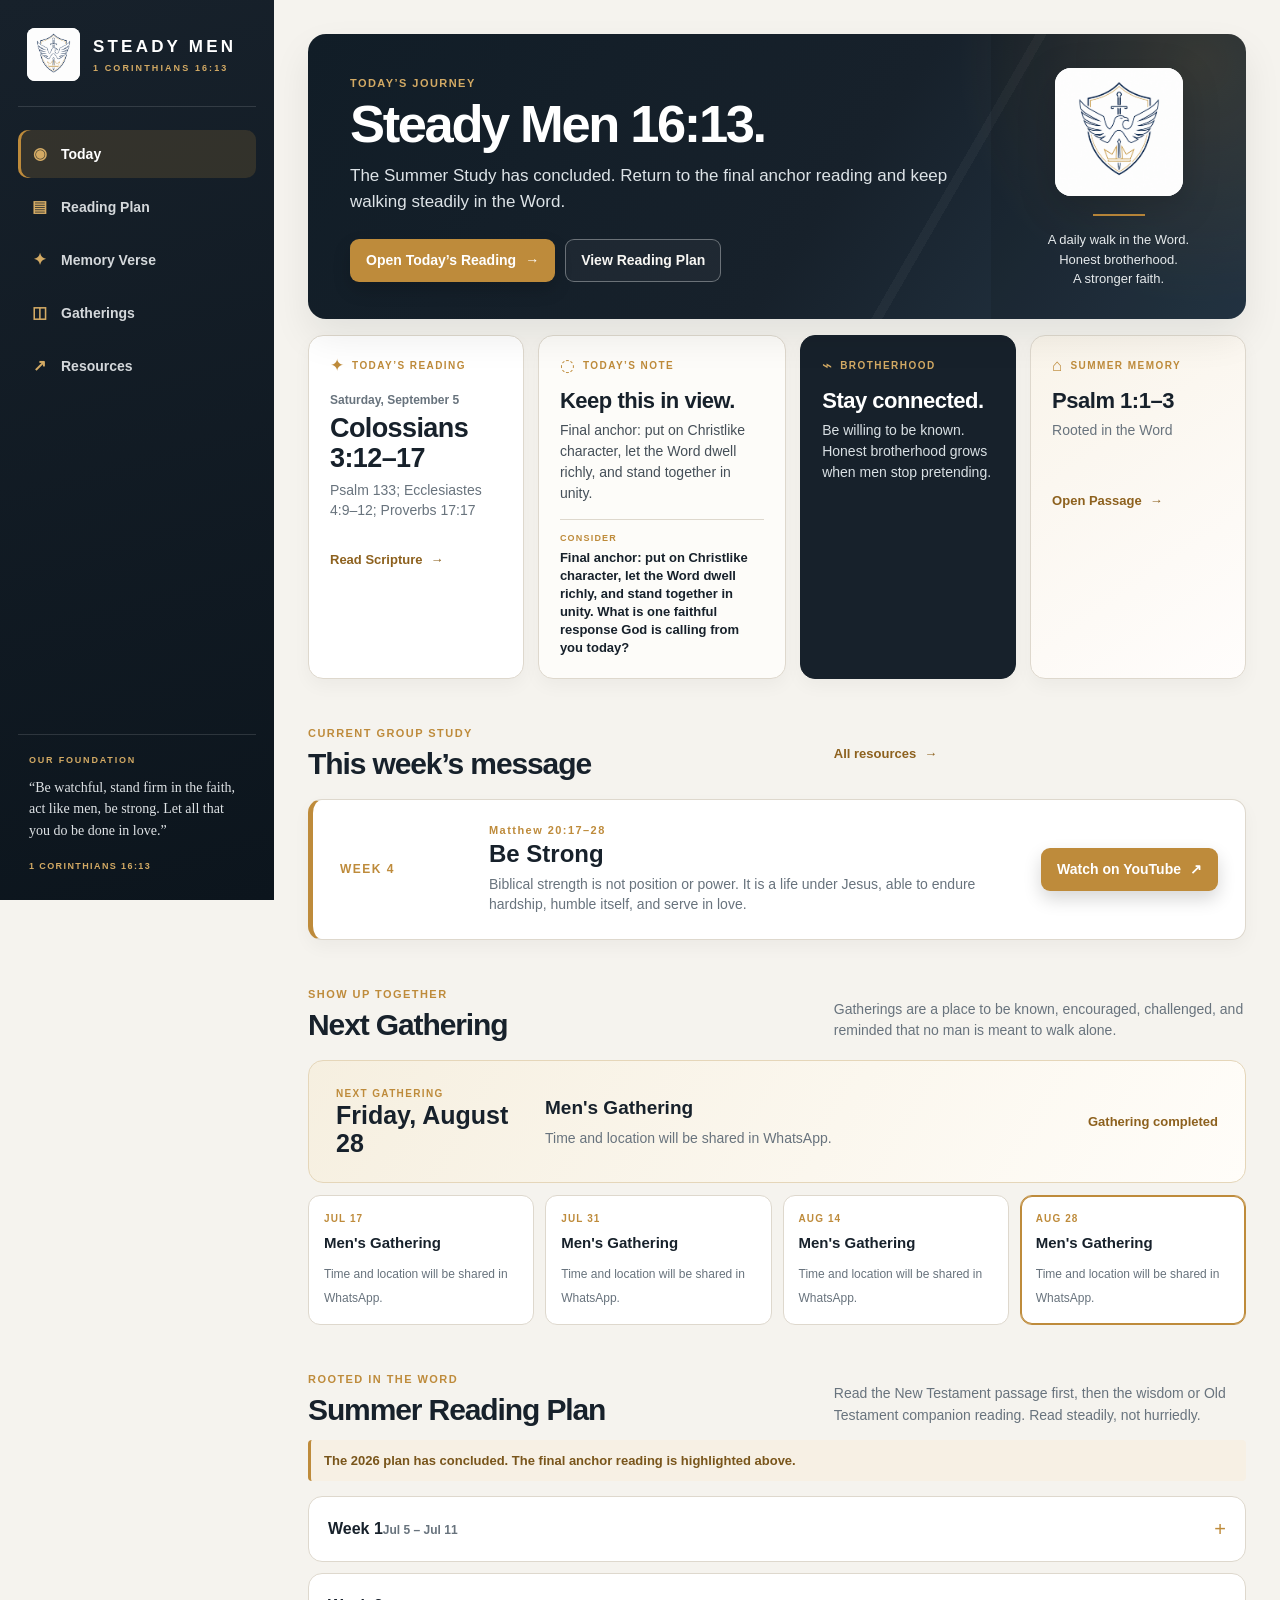
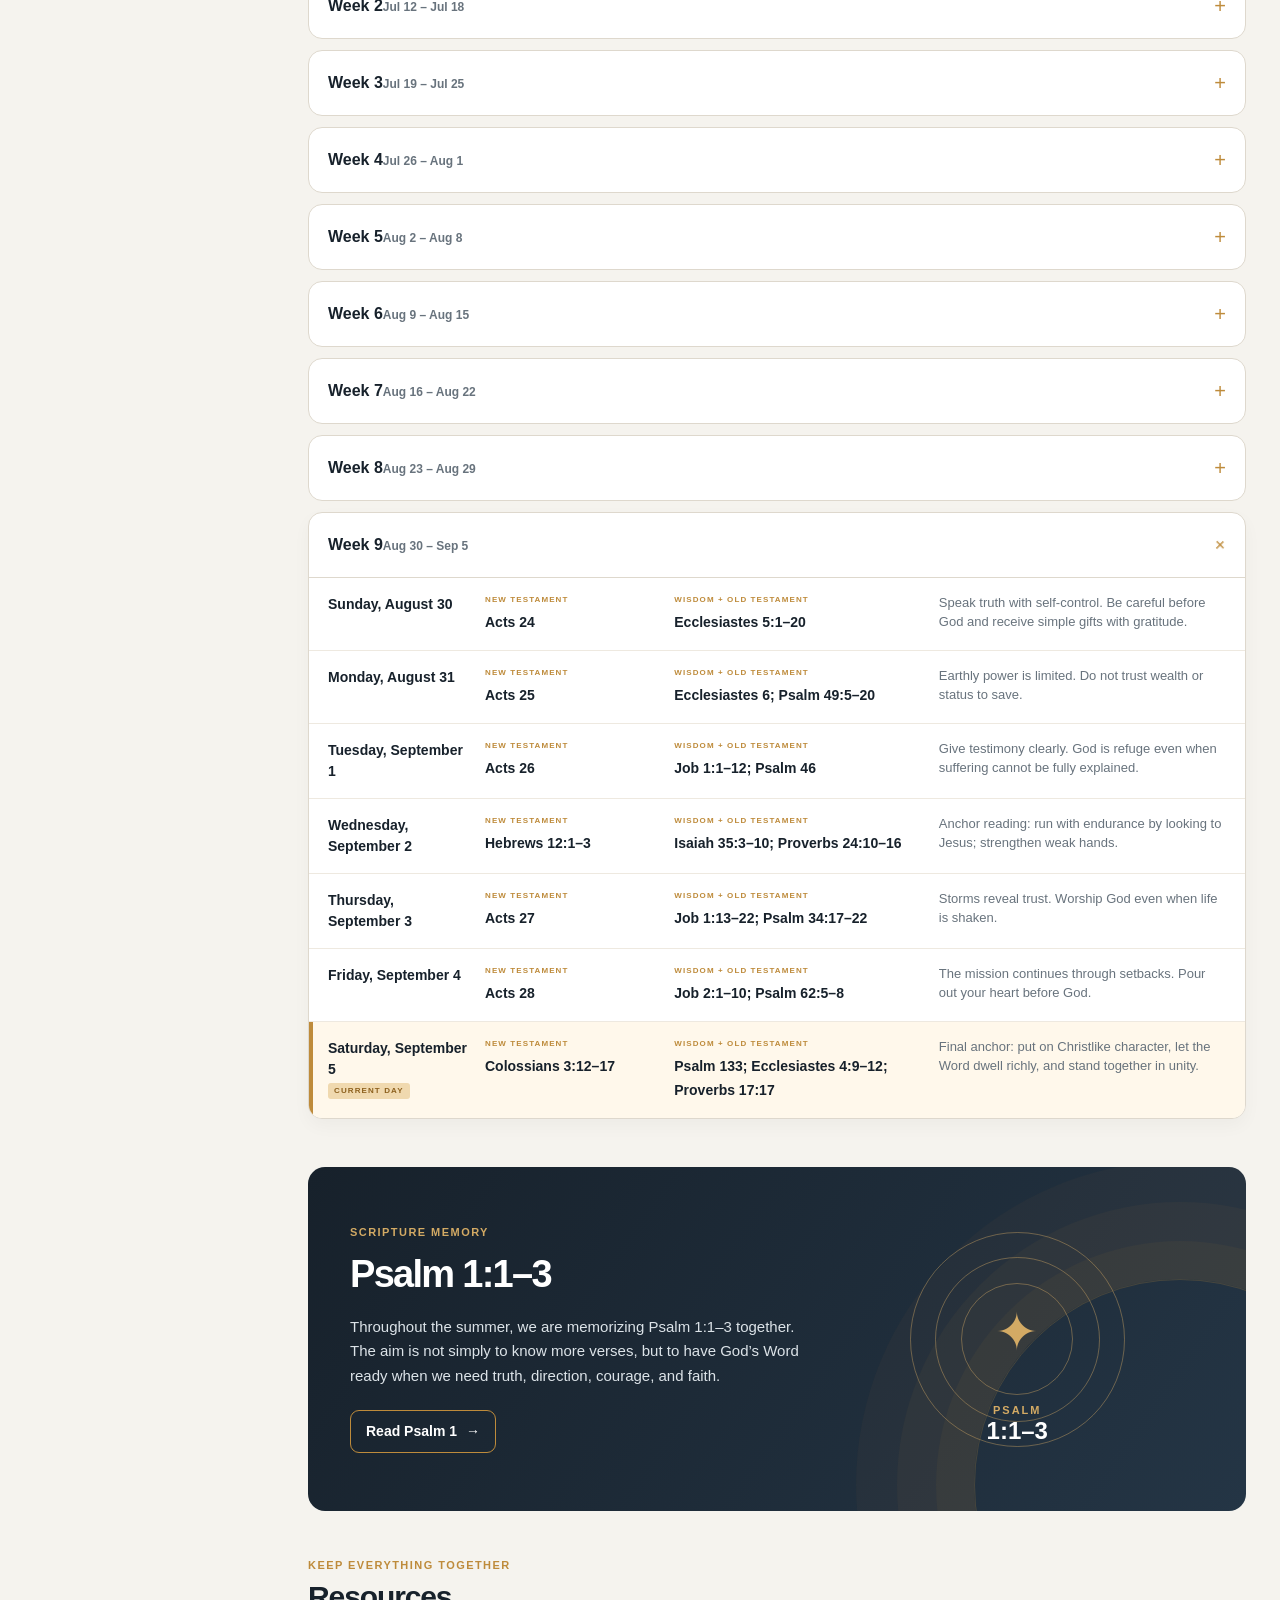
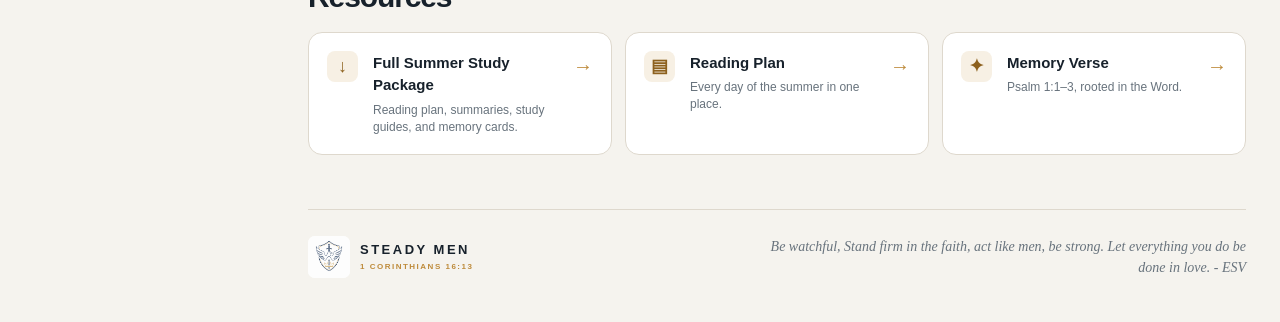
==== steady-men-v1/index.html @ eaff8df4 "Update index.html" ====
<!doctype html>
<html lang="en">
<head>
  <meta charset="utf-8">
  <meta name="viewport" content="width=device-width, initial-scale=1">
  <meta name="description" content="Steady Men 16:13 — a daily walk in the Word, honest brotherhood, and a stronger faith.">
  <meta name="theme-color" content="#17212B">
  <meta name="color-scheme" content="light">
  <title>Steady Men 16:13 | Today’s Journey</title>
  <link rel="icon" href="assets/steady-men-crest.png" type="image/png">
  <link rel="apple-touch-icon" href="assets/steady-men-crest.png">
  <link rel="manifest" href="manifest.webmanifest">
  <link rel="stylesheet" href="css/styles.css">
</head>
<body>
  <a class="skip-link" href="#today">Skip to today’s journey</a>
  <div class="app-shell">
    <aside class="sidebar" aria-label="Primary navigation">
      <a class="brand" href="#today" aria-label="Steady Men home">
        <img src="assets/steady-men-crest.png" alt="Steady Men crest" class="brand-mark">
        <span class="brand-type"><strong>STEADY MEN</strong><small>1 CORINTHIANS 16:13</small></span>
      </a>
      <nav class="nav-list" id="desktop-nav">
        <a href="#today" class="nav-link active" data-nav="today"><span class="nav-icon">◉</span>Today</a>
        <a href="#reading-plan" class="nav-link" data-nav="reading-plan"><span class="nav-icon">▤</span>Reading Plan</a>
        <a href="#memory" class="nav-link" data-nav="memory"><span class="nav-icon">✦</span>Memory Verse</a>
        <a href="#gatherings" class="nav-link" data-nav="gatherings"><span class="nav-icon">◫</span>Gatherings</a>
        <a href="#resources" class="nav-link" data-nav="resources"><span class="nav-icon">↗</span>Resources</a>
      </nav>
      <div class="sidebar-verse">
        <div class="sidebar-label">OUR FOUNDATION</div>
        <p>“Be watchful, stand firm in the faith, act like men, be strong. Let all that you do be done in love.”</p>
        <span>1 CORINTHIANS 16:13</span>
      </div>
    </aside>

    <header class="mobile-header">
      <a class="mobile-brand" href="#today"><img src="assets/steady-men-crest.png" alt=""><span><strong>STEADY MEN</strong><small>16:13</small></span></a>
      <button id="menu-button" class="menu-button" type="button" aria-expanded="false" aria-controls="mobile-nav"><span></span><span></span><span></span><span class="visually-hidden">Open navigation</span></button>
      <nav id="mobile-nav" class="mobile-nav" aria-label="Mobile navigation">
        <a href="#today" data-nav="today">Today</a>
        <a href="#reading-plan" data-nav="reading-plan">Reading Plan</a>
        <a href="#memory" data-nav="memory">Memory Verse</a>
        <a href="#gatherings" data-nav="gatherings">Gatherings</a>
        <a href="#resources" data-nav="resources">Resources</a>
      </nav>
    </header>

    <main class="main-content">
      <section id="today" class="hero-section section-anchor" aria-labelledby="today-heading">
        <div class="hero-content">
          <div class="eyebrow" id="hero-kicker">TODAY’S JOURNEY</div>
          <h1 id="today-heading">Steady Men 16:13.</h1>
          <p id="hero-status" class="hero-status">Loading today’s reading…</p>
          <div class="hero-actions">
            <a id="hero-reading-link" class="button button-primary" href="#">Open Today’s Reading <span aria-hidden="true">→</span></a>
            <a class="button button-quiet" href="#reading-plan">View Reading Plan</a>
          </div>
        </div>
        <div class="hero-side">
          <img src="assets/steady-men-crest.png" alt="" class="hero-mark">
          <div class="hero-side-rule"></div>
          <p>A daily walk in the Word.<br>Honest brotherhood.<br>A stronger faith.</p>
        </div>
      </section>

      <section class="today-grid" aria-label="Today’s journey details">
        <article class="card reading-card">
          <div class="card-topline"><span class="card-icon">✦</span><span class="eyebrow">TODAY’S READING</span></div>
          <div id="today-date" class="card-date"></div>
          <h2 id="today-new-testament" class="reading-primary"></h2>
          <p id="today-companion" class="reading-companion"></p>
          <a id="today-reading-link" class="text-link" href="#" target="_blank" rel="noopener">Read Scripture <span aria-hidden="true">→</span></a>
        </article>

        <article class="card reflection-card">
          <div class="card-topline"><span class="card-icon">◌</span><span class="eyebrow">TODAY’S NOTE</span></div>
          <h2>Keep this in view.</h2>
          <p id="today-note" class="reflection-text"></p>
          <div class="reflection-prompt"><span>Consider</span><p id="reflection-question"></p></div>
        </article>

        <article class="card brotherhood-card">
          <div class="card-topline"><span class="card-icon">⌁</span><span class="eyebrow">BROTHERHOOD</span></div>
          <h2>Stay connected.</h2>
          <p id="brotherhood-reminder" class="brotherhood-text"></p>
          <a id="whatsapp-link" class="text-link hidden" href="#" target="_blank" rel="noopener">Open WhatsApp Group <span aria-hidden="true">→</span></a>
        </article>

        <article class="card memory-card">
          <div class="card-topline"><span class="card-icon">⌂</span><span class="eyebrow">SUMMER MEMORY</span></div>
          <h2>Psalm 1:1–3</h2>
          <p>Rooted in the Word</p>
          <a class="text-link" href="https://www.biblegateway.com/passage/?search=Psalm%201%3A1-3&version=NIV" target="_blank" rel="noopener">Open Passage <span aria-hidden="true">→</span></a>
        </article>
      </section>

      <section id="study" class="study-section hidden" aria-labelledby="study-heading">
        <div class="section-header compact">
          <div><p class="eyebrow">CURRENT GROUP STUDY</p><h2 id="study-heading">This week’s message</h2></div>
          <a href="#resources" class="text-link">All resources <span aria-hidden="true">→</span></a>
        </div>
        <article class="study-feature-card">
          <div class="study-week-number" id="study-week-number">WEEK 1</div>
          <div class="study-copy"><p id="study-scripture" class="eyebrow"></p><h3 id="study-title"></h3><p id="study-summary"></p></div>
          <a id="study-video-link" class="button button-primary" href="#" target="_blank" rel="noopener">Watch on YouTube <span aria-hidden="true">↗</span></a>
        </article>
      </section>

      <section id="gatherings" class="section-block section-anchor" aria-labelledby="gatherings-heading">
        <div class="section-header"><div><p class="eyebrow">SHOW UP TOGETHER</p><h2 id="gatherings-heading">Next Gathering</h2></div><p class="section-intro">Gatherings are a place to be known, encouraged, challenged, and reminded that no man is meant to walk alone.</p></div>
        <div id="next-gathering" class="next-gathering-card"></div>
        <div id="gathering-list" class="gathering-list"></div>
      </section>

      <section id="reading-plan" class="section-block section-anchor" aria-labelledby="reading-plan-heading">
        <div class="section-header"><div><p class="eyebrow">ROOTED IN THE WORD</p><h2 id="reading-plan-heading">Summer Reading Plan</h2></div><p class="section-intro">Read the New Testament passage first, then the wisdom or Old Testament companion reading. Read steadily, not hurriedly.</p></div>
        <div id="plan-notice" class="plan-notice"></div>
        <div id="reading-plan-list" class="reading-plan-list"></div>
      </section>

      <section id="memory" class="section-block section-anchor memory-section" aria-labelledby="memory-heading">
        <div class="memory-layout">
          <div><p class="eyebrow">SCRIPTURE MEMORY</p><h2 id="memory-heading">Psalm 1:1–3</h2><p class="memory-lead">Throughout the summer, we are memorizing Psalm 1:1–3 together. The aim is not simply to know more verses, but to have God’s Word ready when we need truth, direction, courage, and faith.</p><a class="button button-outline" href="https://www.biblegateway.com/passage/?search=Psalm%201%3A1-3&version=NIV" target="_blank" rel="noopener">Read Psalm 1 <span aria-hidden="true">→</span></a></div>
          <div class="memory-visual"><div class="tree-ring ring-1"></div><div class="tree-ring ring-2"></div><div class="tree-ring ring-3"></div><div class="tree-symbol">✦</div><div class="memory-ref">PSALM<br><strong>1:1–3</strong></div></div>
        </div>
      </section>

      <section id="resources" class="section-block section-anchor" aria-labelledby="resources-heading">
        <div class="section-header"><div><p class="eyebrow">KEEP EVERYTHING TOGETHER</p><h2 id="resources-heading">Resources</h2></div></div>
        <div class="resource-grid">
          <a id="study-package-link" class="resource-card" href="#" target="_blank" rel="noopener"><span class="resource-icon">↓</span><span><strong>Full Summer Study Package</strong><small>Reading plan, summaries, study guides, and memory cards.</small></span><span class="resource-arrow">→</span></a>
          <a class="resource-card" href="#reading-plan"><span class="resource-icon">▤</span><span><strong>Reading Plan</strong><small>Every day of the summer in one place.</small></span><span class="resource-arrow">→</span></a>
          <a class="resource-card" href="#memory"><span class="resource-icon">✦</span><span><strong>Memory Verse</strong><small>Psalm 1:1–3, rooted in the Word.</small></span><span class="resource-arrow">→</span></a>
        </div>
      </section>

      <footer class="site-footer">
        <div class="footer-brand"><img src="assets/steady-men-crest.png" alt=""><span><strong>STEADY MEN</strong><small>1 CORINTHIANS 16:13</small></span></div>
        <p>Be watchful, Stand firm in the faith, act like men, be strong. Let everything you do be done in love. - ESV</p>
      </footer>
    </main>
  </div>
  <script src="js/study-data.js"></script>
  <script src="js/app.js"></script>
</body>
</html>
---- steady-men-v1/css/styles.css ----
:root {
  --navy: #17212B;
  --navy-deep: #0D171F;
  --navy-mid: #213142;
  --gold: #BE8B3B;
  --gold-light: #D3AA64;
  --paper: #F5F3EE;
  --white: #FFFFFF;
  --ink: #1C2630;
  --muted: #68737D;
  --line: #DED8CD;
  --soft-gold: #F7F0E4;
  --shadow: 0 18px 38px rgba(16, 24, 31, .08);
  --radius: 18px;
}

* { box-sizing: border-box; }
html { scroll-behavior: smooth; }
body { margin: 0; background: var(--paper); color: var(--ink); font-family: Aptos, "Segoe UI", Arial, sans-serif; font-size: 16px; line-height: 1.5; }
a { color: inherit; text-decoration: none; }
button, a { -webkit-tap-highlight-color: transparent; }
.skip-link { position: fixed; top: -60px; left: 16px; z-index: 1000; background: var(--gold); color: #fff; padding: 10px 14px; border-radius: 8px; font-weight: 800; }
.skip-link:focus { top: 16px; }
.hidden { display: none !important; }
.visually-hidden { position: absolute; width: 1px; height: 1px; padding: 0; margin: -1px; overflow: hidden; clip: rect(0, 0, 0, 0); white-space: nowrap; border: 0; }

.app-shell { min-height: 100vh; display: grid; grid-template-columns: 274px minmax(0, 1fr); }
.sidebar { position: sticky; top: 0; height: 100vh; display: flex; flex-direction: column; background: linear-gradient(165deg, #17212B 0%, #0C151D 100%); padding: 28px 18px 22px; color: #fff; }
.brand { display: flex; align-items: center; gap: 13px; padding: 0 9px 25px; border-bottom: 1px solid rgba(255,255,255,.13); }
.brand-mark { width: 53px; height: 53px; flex: 0 0 auto; object-fit: contain; border-radius: 8px; background: #fff; }
.brand-type { display: grid; gap: 3px; }
.brand-type strong { font-size: 17px; letter-spacing: 3.2px; font-weight: 800; }
.brand-type small { color: var(--gold-light); font-size: 9px; letter-spacing: 2.1px; font-weight: 800; }
.nav-list { display: grid; gap: 5px; padding-top: 23px; }
.nav-link { display: flex; align-items: center; gap: 13px; padding: 12px 13px; border-radius: 10px; color: #D4D8DB; font-weight: 700; font-size: 14px; transition: .18s ease; }
.nav-icon { color: var(--gold-light); width: 17px; text-align: center; font-size: 16px; }
.nav-link:hover, .nav-link.active { background: rgba(190,139,59,.18); color: #fff; }
.nav-link.active { box-shadow: inset 3px 0 0 var(--gold); }
.sidebar-verse { margin-top: auto; padding: 19px 11px 2px; border-top: 1px solid rgba(255,255,255,.13); color: #DEE2E5; }
.sidebar-label { color: var(--gold-light); font-size: 9px; letter-spacing: 1.8px; font-weight: 800; }
.sidebar-verse p { margin: 9px 0 10px; font-family: Georgia, serif; font-size: 14px; line-height: 1.56; }
.sidebar-verse span { color: var(--gold-light); font-size: 9px; font-weight: 800; letter-spacing: 1.4px; }

.mobile-header { display: none; }
.main-content { width: min(1210px, 100%); margin: 0 auto; padding: 34px 34px 42px; }
.section-anchor { scroll-margin-top: 20px; }
.hero-section { position: relative; min-height: 285px; border-radius: var(--radius); overflow: hidden; display: grid; grid-template-columns: minmax(0,1fr) 255px; background: radial-gradient(circle at 95% 10%, rgba(190,139,59,.18), transparent 26%), linear-gradient(125deg, #111D27 0%, #17212B 56%, #263848 100%); color: #fff; box-shadow: var(--shadow); }
.hero-section:after { content: ""; position: absolute; inset: 0; background-image: linear-gradient(120deg, transparent 0 66%, rgba(255,255,255,.035) 66% 67%, transparent 67% 100%); pointer-events: none; }
.hero-content { position: relative; z-index: 1; padding: 43px 42px 37px; align-self: center; }
.eyebrow { margin: 0 0 7px; color: var(--gold); font-size: 11px; font-weight: 800; letter-spacing: 1.45px; line-height: 1.2; }
.hero-section .eyebrow { color: var(--gold-light); }
.hero-section h1 { max-width: 620px; margin: 0 0 12px; font-size: clamp(2.1rem, 4.1vw, 3.6rem); line-height: 1.03; letter-spacing: -.045em; }
.hero-status { max-width: 600px; margin: 0 0 25px; color: #DDE3E7; font-size: 17px; }
.hero-actions { display: flex; gap: 10px; flex-wrap: wrap; }
.button { display: inline-flex; align-items: center; justify-content: center; gap: 9px; min-height: 43px; padding: 10px 15px; border: 1px solid transparent; border-radius: 9px; font-weight: 800; font-size: 14px; transition: transform .18s ease, box-shadow .18s ease, background .18s ease; }
.button:hover { transform: translateY(-1px); }
.button-primary { background: var(--gold); color: #fff; box-shadow: 0 8px 18px rgba(0,0,0,.16); }
.button-primary:hover { background: #A9782E; }
.button-quiet { color: #F8F7F4; border-color: rgba(255,255,255,.34); background: rgba(255,255,255,.04); }
.button-quiet:hover { background: rgba(255,255,255,.12); }
.button-outline { color: var(--navy); border-color: var(--gold); background: transparent; }
.button-outline:hover { background: var(--soft-gold); }
.hero-side { position: relative; z-index: 1; display: flex; flex-direction: column; justify-content: center; align-items: center; padding: 32px 32px 28px; background: rgba(0,0,0,.10); }
.hero-mark { width: 128px; height: 128px; object-fit: contain; border-radius: 16px; background: #fff; filter: drop-shadow(0 10px 18px rgba(0,0,0,.16)); }
.hero-side-rule { width: 52px; height: 2px; margin: 18px 0 14px; background: var(--gold); }
.hero-side p { margin: 0; color: #E6EAEC; text-align: center; font-size: 13px; line-height: 1.52; }

.today-grid { display: grid; grid-template-columns: 1fr 1.15fr 1fr 1fr; gap: 14px; margin-top: 16px; }
.card { min-height: 247px; padding: 21px; background: var(--white); border: 1px solid var(--line); border-radius: 15px; box-shadow: 0 7px 18px rgba(16,24,31,.04); }
.card-topline { display: flex; align-items: center; gap: 8px; }
.card-icon { color: var(--gold); font-size: 17px; line-height: 1; }
.card .eyebrow { margin: 0; font-size: 10px; }
.card h2 { margin: 15px 0 6px; color: var(--navy); font-size: 22px; line-height: 1.11; letter-spacing: -.022em; }
.card-date { margin-top: 17px; color: var(--muted); font-size: 12px; font-weight: 700; }
.reading-primary { margin-top: 5px !important; font-size: 27px !important; }
.reading-companion { min-height: 48px; margin: 0 0 19px; color: var(--muted); font-size: 14px; line-height: 1.45; }
.text-link { display: inline-flex; align-items: center; gap: 8px; color: #8D611E; font-size: 13px; font-weight: 800; }
.text-link:hover { color: var(--navy); }
.reflection-card { background: #FDFCF9; }
.reflection-text { min-height: 71px; margin: 0; color: #454F58; font-size: 14px; line-height: 1.5; }
.reflection-prompt { margin-top: 15px; padding-top: 12px; border-top: 1px solid var(--line); }
.reflection-prompt span { display: block; color: var(--gold); text-transform: uppercase; font-size: 9px; font-weight: 800; letter-spacing: 1.2px; }
.reflection-prompt p { margin: 4px 0 0; color: var(--navy); font-size: 13px; font-weight: 750; line-height: 1.38; }
.brotherhood-card { background: var(--navy); border-color: var(--navy); color: #fff; }
.brotherhood-card .eyebrow, .brotherhood-card .card-icon { color: var(--gold-light); }
.brotherhood-card h2 { color: #fff; }
.brotherhood-text { min-height: 72px; margin: 0 0 15px; color: #D9E0E4; font-size: 14px; line-height: 1.52; }
.brotherhood-card .text-link { color: var(--gold-light); }
.memory-card { background: linear-gradient(145deg, #F9F4EA, #FFFDFC); }
.memory-card p { min-height: 48px; margin: 0 0 20px; color: var(--muted); font-size: 14px; }

.section-block, .study-section { margin-top: 48px; }
.section-header { display: grid; grid-template-columns: 1.1fr .9fr; align-items: end; gap: 22px; margin-bottom: 19px; }
.section-header.compact { align-items: center; }
.section-header h2 { margin: 0; color: var(--navy); font-size: 30px; letter-spacing: -.037em; line-height: 1.1; }
.section-intro { max-width: 450px; margin: 0; color: var(--muted); font-size: 14px; line-height: 1.52; }
.study-feature-card { display: grid; grid-template-columns: 125px minmax(0,1fr) auto; align-items: center; gap: 24px; padding: 24px 27px; background: var(--white); border: 1px solid var(--line); border-left: 5px solid var(--gold); border-radius: 14px; box-shadow: 0 7px 18px rgba(16,24,31,.04); }
.study-week-number { color: var(--gold); font-size: 12px; font-weight: 850; letter-spacing: 1.5px; }
.study-copy .eyebrow { margin: 0 0 4px; }
.study-copy h3 { margin: 0 0 6px; color: var(--navy); font-size: 24px; line-height: 1.1; }
.study-copy p:not(.eyebrow) { margin: 0; color: var(--muted); font-size: 14px; line-height: 1.48; }

.next-gathering-card { display: grid; grid-template-columns: 185px minmax(0,1fr) auto; align-items: center; gap: 24px; padding: 25px 27px; background: linear-gradient(120deg, #F6EFDFF0, #FFFDF9); border: 1px solid #E5D6B9; border-radius: 15px; }
.gathering-date-block { display: grid; gap: 1px; color: var(--navy); }
.gathering-date-block span { color: var(--gold); font-size: 10px; font-weight: 850; letter-spacing: 1.35px; }
.gathering-date-block strong { font-size: 25px; line-height: 1.1; }
.gathering-copy h3 { margin: 0 0 5px; color: var(--navy); font-size: 19px; }
.gathering-copy p { margin: 0; color: var(--muted); font-size: 14px; }
.gathering-countdown { color: #8D611E; font-size: 13px; font-weight: 850; white-space: nowrap; }
.gathering-list { display: grid; grid-template-columns: repeat(4, 1fr); gap: 11px; margin-top: 12px; }
.gathering-mini { padding: 15px; background: var(--white); border: 1px solid var(--line); border-radius: 12px; }
.gathering-mini.is-next { border-color: var(--gold); box-shadow: inset 0 0 0 1px var(--gold); }
.gathering-mini .mini-date { display: block; color: var(--gold); font-size: 10px; font-weight: 850; letter-spacing: 1.1px; }
.gathering-mini strong { display: block; margin: 6px 0; color: var(--navy); font-size: 15px; }
.gathering-mini span:last-child { color: var(--muted); font-size: 12px; line-height: 1.35; }

.plan-notice { display: none; margin: -5px 0 15px; padding: 11px 13px; color: #79551B; background: var(--soft-gold); border-left: 3px solid var(--gold); border-radius: 4px; font-size: 13px; font-weight: 700; }
.reading-plan-list { display: grid; gap: 11px; }
.week-details { overflow: hidden; border: 1px solid var(--line); border-radius: 14px; background: var(--white); }
.week-details[open] { box-shadow: 0 7px 18px rgba(16,24,31,.035); }
.week-summary { display: flex; align-items: center; justify-content: space-between; gap: 12px; padding: 17px 19px; cursor: pointer; list-style: none; }
.week-summary::-webkit-details-marker { display: none; }
.week-summary:hover { background: #FCFBF8; }
.week-summary-title { color: var(--navy); font-size: 16px; font-weight: 850; }
.week-summary-subtitle { color: var(--muted); font-size: 12px; font-weight: 700; }
.week-summary-icon { color: var(--gold); font-size: 20px; transition: transform .2s ease; }
.week-details[open] .week-summary-icon { transform: rotate(45deg); }
.reading-rows { border-top: 1px solid var(--line); }
.reading-row { display: grid; grid-template-columns: 142px minmax(150px, .88fr) minmax(220px, 1.26fr) minmax(260px, 1.45fr); gap: 15px; align-items: start; padding: 16px 19px; border-bottom: 1px solid #EEE9E0; }
.reading-row:last-child { border-bottom: 0; }
.reading-row.is-today { background: #FFF8EB; box-shadow: inset 4px 0 0 var(--gold); }
.reading-row .date-cell { display: grid; gap: 3px; }
.date-main { color: var(--navy); font-size: 14px; font-weight: 850; }
.today-chip { width: fit-content; padding: 2px 6px; color: #8D611E; background: #F0D9AF; border-radius: 3px; font-size: 8px; font-weight: 850; letter-spacing: 1.1px; }
.reading-cell-label { display: block; margin-bottom: 4px; color: var(--gold); text-transform: uppercase; font-size: 8px; font-weight: 850; letter-spacing: 1.1px; }
.reading-ref { color: var(--navy); font-size: 14px; font-weight: 800; line-height: 1.4; }
.reading-note { color: var(--muted); font-size: 13px; line-height: 1.46; }

.memory-section { padding: 42px; border-radius: 17px; background: linear-gradient(125deg, #17212B, #243545); color: #fff; overflow: hidden; position: relative; }
.memory-section:after { content:""; position:absolute; width: 410px; height: 410px; right: -140px; bottom: -180px; border: 1px solid rgba(190,139,59,.23); border-radius: 50%; box-shadow: 0 0 0 38px rgba(190,139,59,.06), 0 0 0 77px rgba(190,139,59,.05), 0 0 0 118px rgba(190,139,59,.04); }
.memory-layout { position: relative; z-index: 1; display: grid; grid-template-columns: 1.1fr .9fr; align-items: center; gap: 24px; }
.memory-section .eyebrow { color: var(--gold-light); }
.memory-section h2 { margin: 0 0 12px; color: #fff; font-size: 38px; letter-spacing: -.045em; }
.memory-lead { max-width: 640px; margin: 0 0 22px; color: #DCE3E8; font-size: 15px; line-height: 1.62; }
.memory-section .button-outline { color: #fff; border-color: var(--gold); }
.memory-section .button-outline:hover { background: rgba(190,139,59,.14); }
.memory-visual { min-height: 260px; position: relative; display: grid; place-items: center; }
.tree-ring { position: absolute; border: 1px solid rgba(211,170,100,.42); border-radius: 50%; }
.ring-1 { width: 215px; height: 215px; }
.ring-2 { width: 165px; height: 165px; }
.ring-3 { width: 112px; height: 112px; }
.tree-symbol { position: relative; z-index: 1; color: var(--gold-light); font-size: 52px; transform: translateY(-7px); }
.memory-ref { position: absolute; bottom: 25px; color: var(--gold-light); text-align: center; font-size: 11px; font-weight: 800; letter-spacing: 2px; line-height: 1.15; }
.memory-ref strong { color: #fff; font-size: 24px; letter-spacing: 0; }

.resource-grid { display: grid; grid-template-columns: repeat(3, 1fr); gap: 13px; }
.resource-card { display: grid; grid-template-columns: 34px minmax(0, 1fr) 20px; align-items: start; gap: 12px; min-height: 120px; padding: 18px; background: var(--white); border: 1px solid var(--line); border-radius: 14px; transition: transform .18s ease, border-color .18s ease, box-shadow .18s ease; }
.resource-card:hover { transform: translateY(-2px); border-color: #D0B27D; box-shadow: 0 10px 22px rgba(16,24,31,.06); }
.resource-icon { display: grid; place-items: center; width: 31px; height: 31px; color: #8D611E; background: var(--soft-gold); border-radius: 8px; font-size: 18px; font-weight: 850; }
.resource-card strong { display: block; margin: 1px 0 5px; color: var(--navy); font-size: 15px; }
.resource-card small { display: block; color: var(--muted); font-size: 12px; line-height: 1.42; }
.resource-arrow { color: var(--gold); font-size: 20px; font-weight: 800; }
.site-footer { display: grid; grid-template-columns: 1fr 1.25fr; align-items: center; gap: 28px; margin-top: 54px; padding: 26px 0 2px; border-top: 1px solid var(--line); }
.footer-brand { display: flex; align-items: center; gap: 10px; }
.footer-brand img { width: 42px; height: 42px; object-fit: contain; border-radius: 7px; background: #fff; }
.footer-brand span { display: grid; gap: 2px; }
.footer-brand strong { color: var(--navy); font-size: 13px; letter-spacing: 2.5px; }
.footer-brand small { color: var(--gold); font-size: 8px; font-weight: 850; letter-spacing: 1.5px; }
.site-footer p { margin: 0; color: var(--muted); text-align: right; font-family: Georgia, serif; font-size: 14px; font-style: italic; line-height: 1.5; }

@media (max-width: 1120px) {
  .today-grid { grid-template-columns: 1fr 1.15fr; }
  .reading-row { grid-template-columns: 125px .9fr 1.1fr; }
  .reading-note { grid-column: 2 / -1; }
  .resource-grid { grid-template-columns: 1fr; }
}
@media (max-width: 860px) {
  .app-shell { display: block; }
  .sidebar { display: none; }
  .mobile-header { position: sticky; top: 0; z-index: 50; display: flex; align-items: center; justify-content: space-between; min-height: 65px; padding: 9px 16px; background: var(--navy-deep); color: #fff; box-shadow: 0 3px 11px rgba(0,0,0,.24); }
  .mobile-brand { display: flex; align-items: center; gap: 8px; }
  .mobile-brand img { width: 38px; height: 38px; object-fit: contain; border-radius: 6px; background: #fff; }
  .mobile-brand span { display: grid; gap: 1px; }
  .mobile-brand strong { font-size: 14px; letter-spacing: 2.5px; }
  .mobile-brand small { color: var(--gold-light); font-size: 8px; letter-spacing: 1.8px; font-weight: 800; }
  .menu-button { display: grid; gap: 4px; width: 38px; height: 38px; place-content: center; padding: 0; border: 1px solid rgba(255,255,255,.22); border-radius: 8px; background: transparent; color: #fff; }
  .menu-button span:not(.visually-hidden) { display: block; width: 16px; height: 2px; background: #fff; }
  .mobile-nav { display: none; position: absolute; top: 65px; left: 0; right: 0; padding: 8px 16px 15px; background: var(--navy-deep); border-top: 1px solid rgba(255,255,255,.12); }
  .mobile-nav.open { display: grid; }
  .mobile-nav a { padding: 11px 2px; color: #E2E6E8; border-bottom: 1px solid rgba(255,255,255,.11); font-size: 14px; font-weight: 800; }
  .main-content { padding: 17px 16px 35px; }
  .hero-section { grid-template-columns: 1fr; min-height: 300px; }
  .hero-content { padding: 32px 27px 27px; }
  .hero-side { display: none; }
  .today-grid { grid-template-columns: 1fr 1fr; }
  .study-feature-card { grid-template-columns: 96px minmax(0,1fr); }
  .study-feature-card .button { grid-column: 2; width: fit-content; }
  .gathering-list { grid-template-columns: 1fr 1fr; }
  .memory-section { padding: 31px 27px; }
  .memory-layout { grid-template-columns: 1fr; }
  .memory-visual { min-height: 200px; }
  .site-footer { grid-template-columns: 1fr; gap: 14px; }
  .site-footer p { text-align: left; }
}
@media (max-width: 600px) {
  .hero-section h1 { font-size: 2.3rem; }
  .today-grid { grid-template-columns: 1fr; }
  .card { min-height: 0; }
  .reading-companion, .reflection-text, .brotherhood-text, .memory-card p { min-height: 0; }
  .section-block, .study-section { margin-top: 37px; }
  .section-header { grid-template-columns: 1fr; gap: 11px; }
  .section-header h2 { font-size: 27px; }
  .section-header.compact { align-items: start; }
  .study-feature-card { grid-template-columns: 1fr; gap: 12px; padding: 21px; }
  .study-feature-card .button { grid-column: auto; width: 100%; }
  .next-gathering-card { grid-template-columns: 1fr; gap: 12px; padding: 21px; }
  .gathering-countdown { white-space: normal; }
  .gathering-list { grid-template-columns: 1fr; }
  .reading-row { grid-template-columns: 1fr; gap: 9px; padding: 16px; }
  .reading-note { grid-column: auto; }
  .week-summary { align-items: start; }
  .week-summary-title { display: block; }
  .week-summary-subtitle { display: block; margin-top: 3px; }
  .memory-section h2 { font-size: 34px; }
  .memory-visual { min-height: 180px; }
  .ring-1 { width: 170px; height: 170px; }
  .ring-2 { width: 130px; height: 130px; }
  .ring-3 { width: 88px; height: 88px; }
}
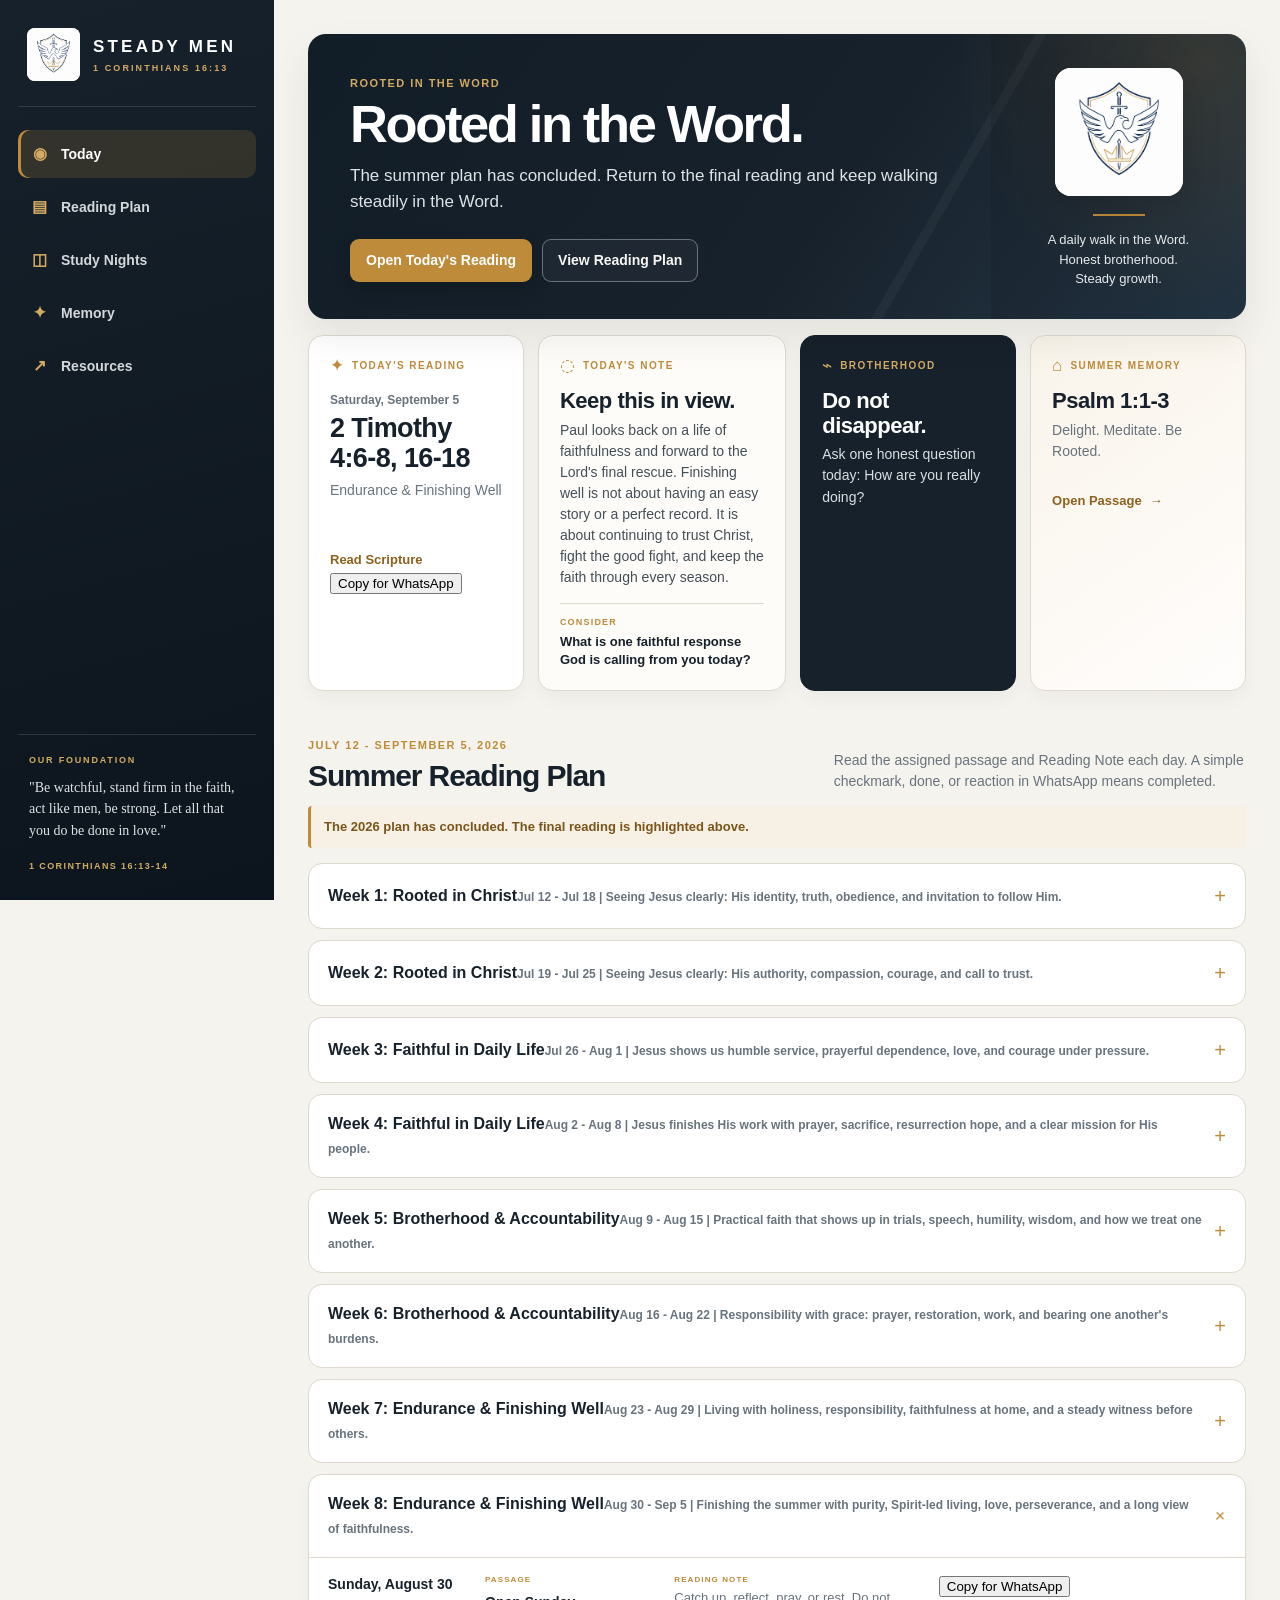
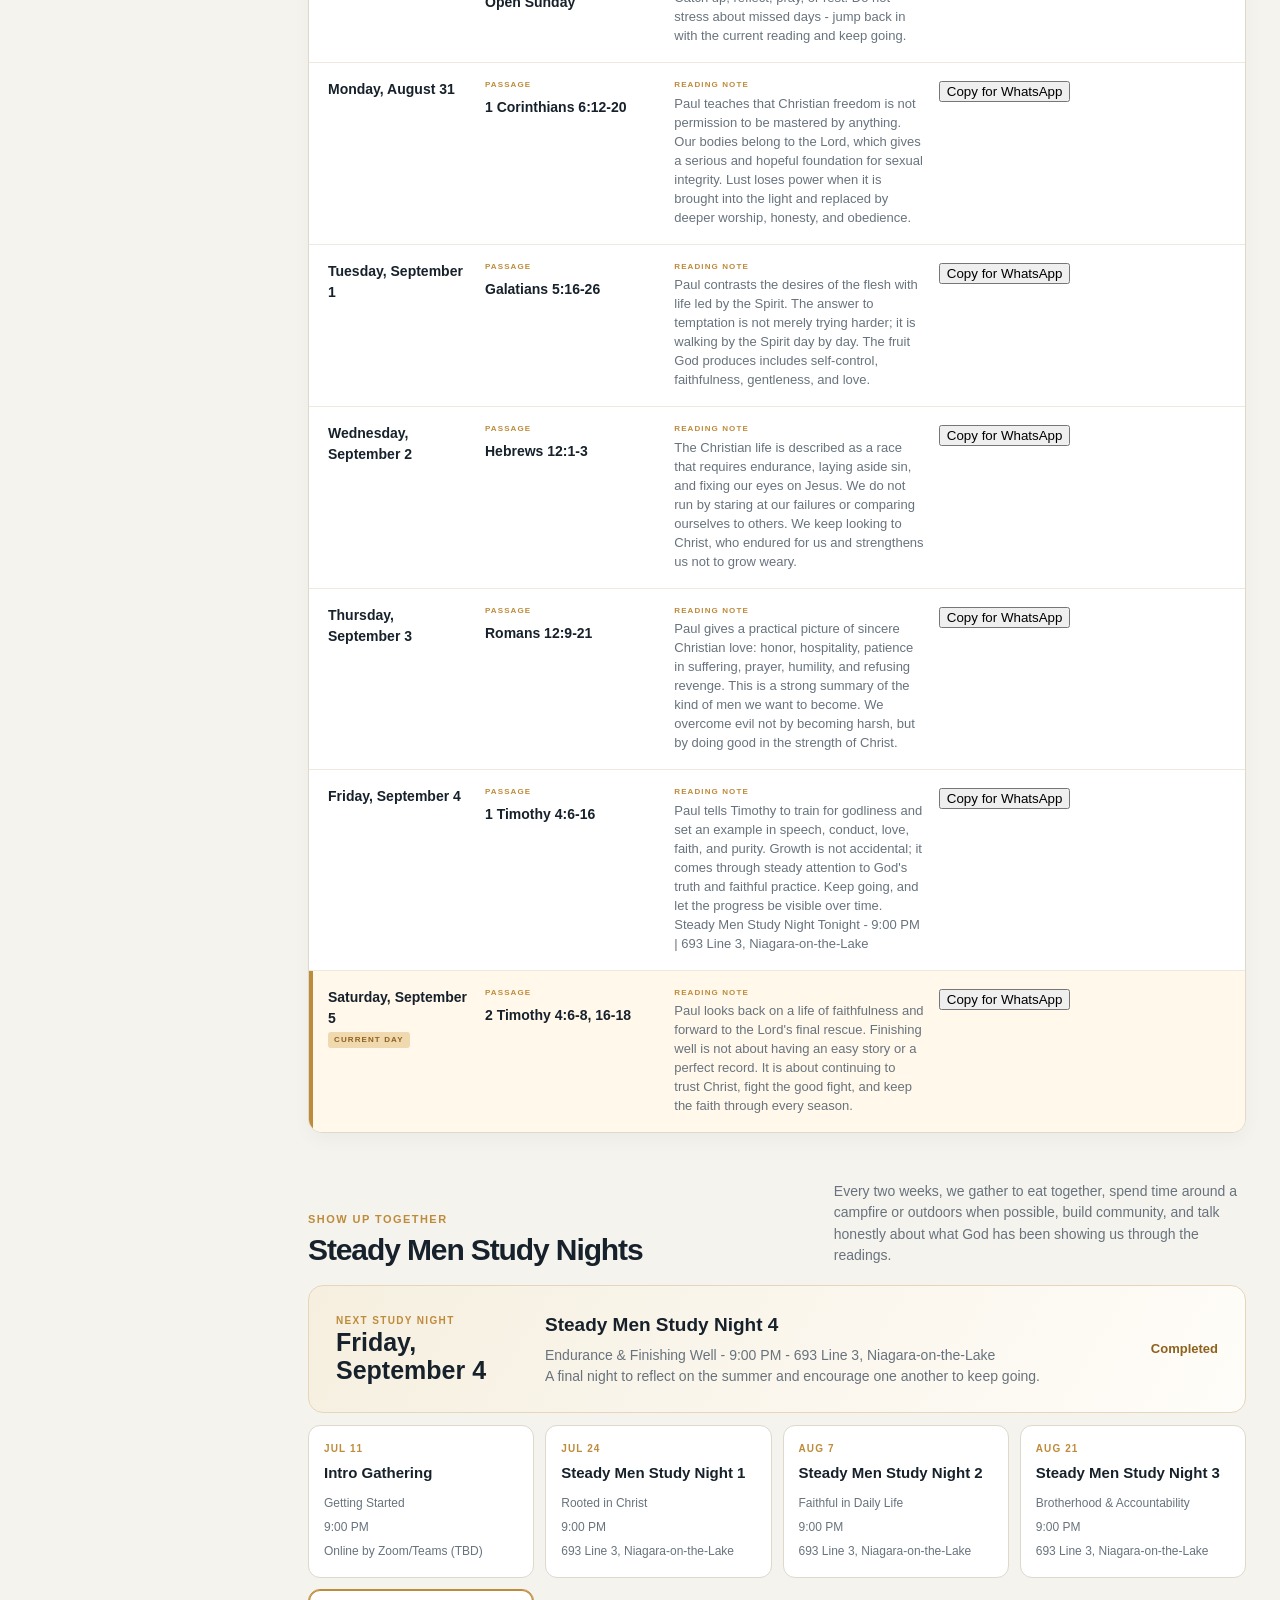
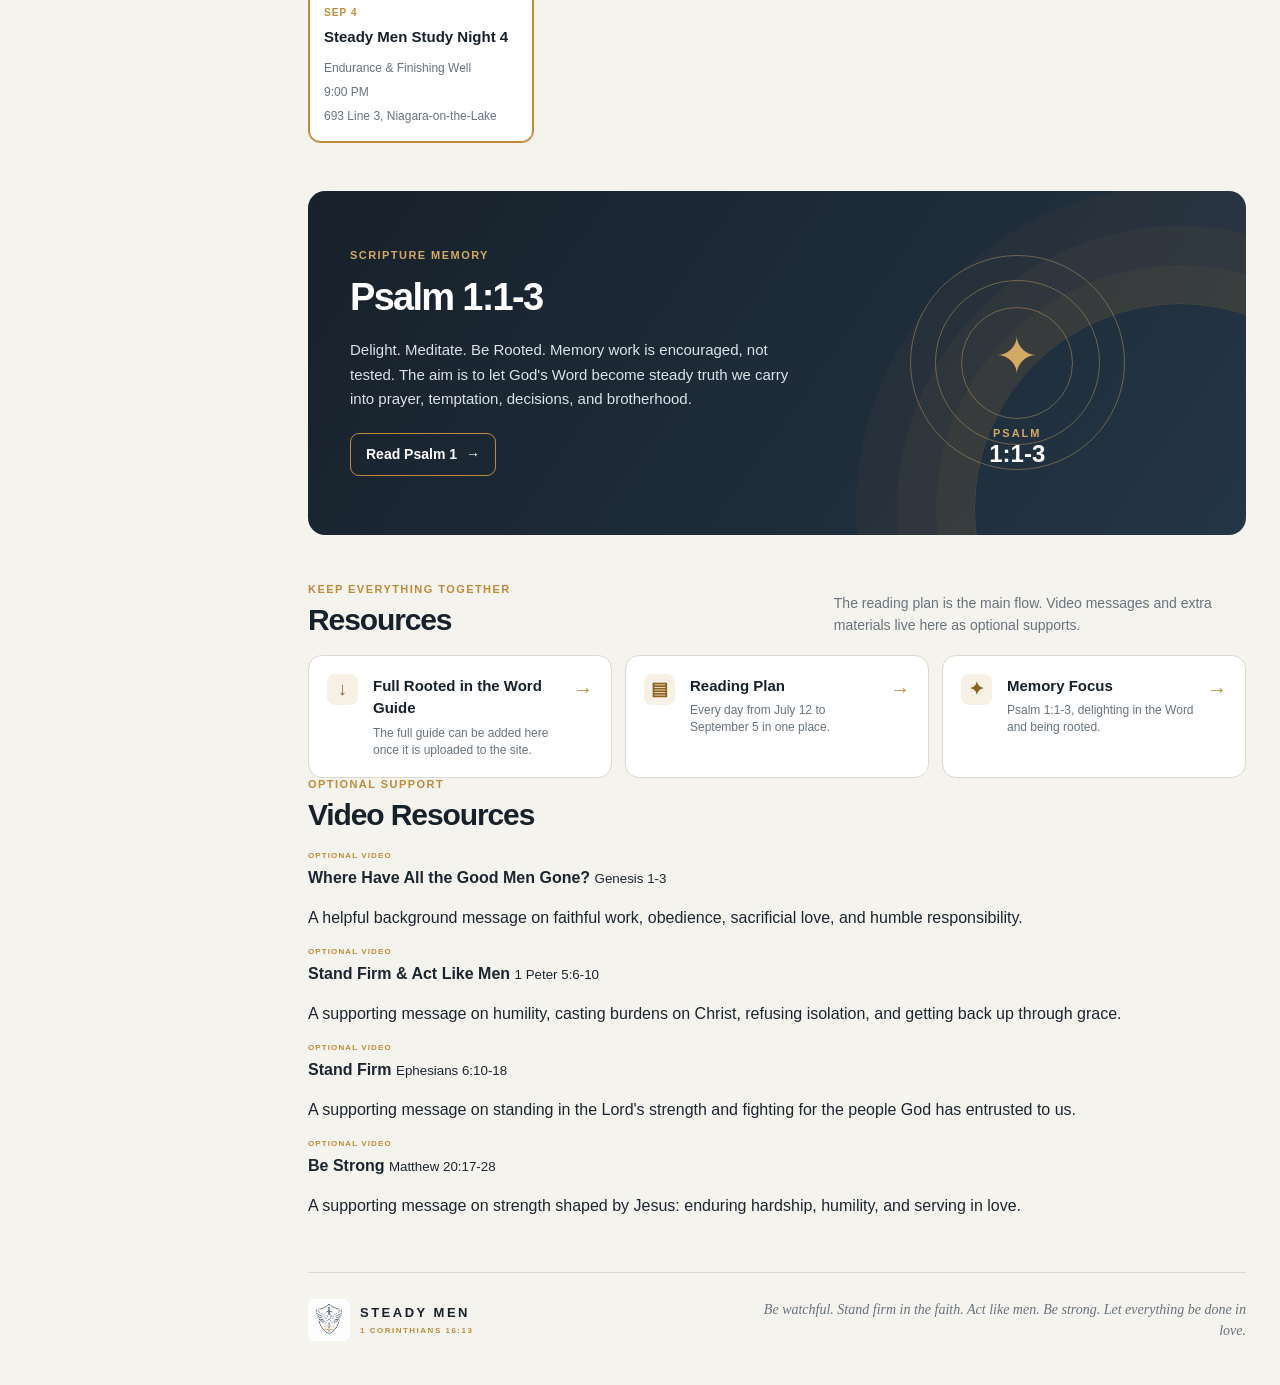
==== commit 2b693aec: "Update homepage copy for Rooted in the Word direction" ====
--- a/steady-men-v1/index.html
+++ b/steady-men-v1/index.html
@@ -3,17 +3,17 @@
 <head>
   <meta charset="utf-8">
   <meta name="viewport" content="width=device-width, initial-scale=1">
-  <meta name="description" content="Steady Men 16:13 — a daily walk in the Word, honest brotherhood, and a stronger faith.">
+  <meta name="description" content="Steady Men 16:13 - Rooted in the Word: a daily walk in the Word, honest brotherhood, and steady growth.">
   <meta name="theme-color" content="#17212B">
   <meta name="color-scheme" content="light">
-  <title>Steady Men 16:13 | Today’s Journey</title>
+  <title>Steady Men 16:13 | Rooted in the Word</title>
   <link rel="icon" href="assets/steady-men-crest.png" type="image/png">
   <link rel="apple-touch-icon" href="assets/steady-men-crest.png">
   <link rel="manifest" href="manifest.webmanifest">
   <link rel="stylesheet" href="css/styles.css">
 </head>
 <body>
-  <a class="skip-link" href="#today">Skip to today’s journey</a>
+  <a class="skip-link" href="#today">Skip to today's journey</a>
   <div class="app-shell">
     <aside class="sidebar" aria-label="Primary navigation">
       <a class="brand" href="#today" aria-label="Steady Men home">
@@ -23,14 +23,14 @@
       <nav class="nav-list" id="desktop-nav">
         <a href="#today" class="nav-link active" data-nav="today"><span class="nav-icon">◉</span>Today</a>
         <a href="#reading-plan" class="nav-link" data-nav="reading-plan"><span class="nav-icon">▤</span>Reading Plan</a>
-        <a href="#memory" class="nav-link" data-nav="memory"><span class="nav-icon">✦</span>Memory Verse</a>
-        <a href="#gatherings" class="nav-link" data-nav="gatherings"><span class="nav-icon">◫</span>Gatherings</a>
+        <a href="#study-nights" class="nav-link" data-nav="study-nights"><span class="nav-icon">◫</span>Study Nights</a>
+        <a href="#memory" class="nav-link" data-nav="memory"><span class="nav-icon">✦</span>Memory</a>
         <a href="#resources" class="nav-link" data-nav="resources"><span class="nav-icon">↗</span>Resources</a>
       </nav>
       <div class="sidebar-verse">
         <div class="sidebar-label">OUR FOUNDATION</div>
-        <p>“Be watchful, stand firm in the faith, act like men, be strong. Let all that you do be done in love.”</p>
-        <span>1 CORINTHIANS 16:13</span>
+        <p>"Be watchful, stand firm in the faith, act like men, be strong. Let all that you do be done in love."</p>
+        <span>1 CORINTHIANS 16:13-14</span>
       </div>
     </aside>
 
@@ -40,8 +40,8 @@
       <nav id="mobile-nav" class="mobile-nav" aria-label="Mobile navigation">
         <a href="#today" data-nav="today">Today</a>
         <a href="#reading-plan" data-nav="reading-plan">Reading Plan</a>
-        <a href="#memory" data-nav="memory">Memory Verse</a>
-        <a href="#gatherings" data-nav="gatherings">Gatherings</a>
+        <a href="#study-nights" data-nav="study-nights">Study Nights</a>
+        <a href="#memory" data-nav="memory">Memory</a>
         <a href="#resources" data-nav="resources">Resources</a>
       </nav>
     </header>
@@ -49,32 +49,35 @@
     <main class="main-content">
       <section id="today" class="hero-section section-anchor" aria-labelledby="today-heading">
         <div class="hero-content">
-          <div class="eyebrow" id="hero-kicker">TODAY’S JOURNEY</div>
-          <h1 id="today-heading">Steady Men 16:13.</h1>
-          <p id="hero-status" class="hero-status">Loading today’s reading…</p>
+          <div class="eyebrow" id="hero-kicker">ROOTED IN THE WORD</div>
+          <h1 id="today-heading">Rooted in the Word.</h1>
+          <p id="hero-status" class="hero-status">Loading today's reading...</p>
           <div class="hero-actions">
-            <a id="hero-reading-link" class="button button-primary" href="#">Open Today’s Reading <span aria-hidden="true">→</span></a>
+            <a id="hero-reading-link" class="button button-primary" href="#">Open Today's Reading <span aria-hidden="true">→</span></a>
             <a class="button button-quiet" href="#reading-plan">View Reading Plan</a>
           </div>
         </div>
         <div class="hero-side">
           <img src="assets/steady-men-crest.png" alt="" class="hero-mark">
           <div class="hero-side-rule"></div>
-          <p>A daily walk in the Word.<br>Honest brotherhood.<br>A stronger faith.</p>
+          <p>A daily walk in the Word.<br>Honest brotherhood.<br>Steady growth.</p>
         </div>
       </section>
 
-      <section class="today-grid" aria-label="Today’s journey details">
+      <section class="today-grid" aria-label="Today's journey details">
         <article class="card reading-card">
-          <div class="card-topline"><span class="card-icon">✦</span><span class="eyebrow">TODAY’S READING</span></div>
+          <div class="card-topline"><span class="card-icon">✦</span><span class="eyebrow">TODAY'S READING</span></div>
           <div id="today-date" class="card-date"></div>
           <h2 id="today-new-testament" class="reading-primary"></h2>
           <p id="today-companion" class="reading-companion"></p>
-          <a id="today-reading-link" class="text-link" href="#" target="_blank" rel="noopener">Read Scripture <span aria-hidden="true">→</span></a>
+          <div class="card-actions">
+            <a id="today-reading-link" class="text-link" href="#" target="_blank" rel="noopener">Read Scripture</a>
+            <button id="today-copy-button" class="copy-reading-button compact" type="button" data-default-label="Copy for WhatsApp">Copy for WhatsApp</button>
+          </div>
         </article>
 
         <article class="card reflection-card">
-          <div class="card-topline"><span class="card-icon">◌</span><span class="eyebrow">TODAY’S NOTE</span></div>
+          <div class="card-topline"><span class="card-icon">◌</span><span class="eyebrow">TODAY'S NOTE</span></div>
           <h2>Keep this in view.</h2>
           <p id="today-note" class="reflection-text"></p>
           <div class="reflection-prompt"><span>Consider</span><p id="reflection-question"></p></div>
@@ -82,62 +85,54 @@
 
         <article class="card brotherhood-card">
           <div class="card-topline"><span class="card-icon">⌁</span><span class="eyebrow">BROTHERHOOD</span></div>
-          <h2>Stay connected.</h2>
+          <h2>Do not disappear.</h2>
           <p id="brotherhood-reminder" class="brotherhood-text"></p>
           <a id="whatsapp-link" class="text-link hidden" href="#" target="_blank" rel="noopener">Open WhatsApp Group <span aria-hidden="true">→</span></a>
         </article>
 
         <article class="card memory-card">
           <div class="card-topline"><span class="card-icon">⌂</span><span class="eyebrow">SUMMER MEMORY</span></div>
-          <h2>Psalm 1:1–3</h2>
-          <p>Rooted in the Word</p>
-          <a class="text-link" href="https://www.biblegateway.com/passage/?search=Psalm%201%3A1-3&version=NIV" target="_blank" rel="noopener">Open Passage <span aria-hidden="true">→</span></a>
+          <h2>Psalm 1:1-3</h2>
+          <p>Delight. Meditate. Be Rooted.</p>
+          <a class="text-link" href="https://www.biblegateway.com/passage/?search=Psalm%201%3A1-3&version=CSB" target="_blank" rel="noopener">Open Passage <span aria-hidden="true">→</span></a>
         </article>
       </section>
 
-      <section id="study" class="study-section hidden" aria-labelledby="study-heading">
-        <div class="section-header compact">
-          <div><p class="eyebrow">CURRENT GROUP STUDY</p><h2 id="study-heading">This week’s message</h2></div>
-          <a href="#resources" class="text-link">All resources <span aria-hidden="true">→</span></a>
-        </div>
-        <article class="study-feature-card">
-          <div class="study-week-number" id="study-week-number">WEEK 1</div>
-          <div class="study-copy"><p id="study-scripture" class="eyebrow"></p><h3 id="study-title"></h3><p id="study-summary"></p></div>
-          <a id="study-video-link" class="button button-primary" href="#" target="_blank" rel="noopener">Watch on YouTube <span aria-hidden="true">↗</span></a>
-        </article>
-      </section>
-
-      <section id="gatherings" class="section-block section-anchor" aria-labelledby="gatherings-heading">
-        <div class="section-header"><div><p class="eyebrow">SHOW UP TOGETHER</p><h2 id="gatherings-heading">Next Gathering</h2></div><p class="section-intro">Gatherings are a place to be known, encouraged, challenged, and reminded that no man is meant to walk alone.</p></div>
-        <div id="next-gathering" class="next-gathering-card"></div>
-        <div id="gathering-list" class="gathering-list"></div>
-      </section>
-
       <section id="reading-plan" class="section-block section-anchor" aria-labelledby="reading-plan-heading">
-        <div class="section-header"><div><p class="eyebrow">ROOTED IN THE WORD</p><h2 id="reading-plan-heading">Summer Reading Plan</h2></div><p class="section-intro">Read the New Testament passage first, then the wisdom or Old Testament companion reading. Read steadily, not hurriedly.</p></div>
+        <div class="section-header"><div><p class="eyebrow">JULY 12 - SEPTEMBER 5, 2026</p><h2 id="reading-plan-heading">Summer Reading Plan</h2></div><p class="section-intro">Read the assigned passage and Reading Note each day. A simple checkmark, done, or reaction in WhatsApp means completed.</p></div>
         <div id="plan-notice" class="plan-notice"></div>
         <div id="reading-plan-list" class="reading-plan-list"></div>
       </section>
 
+      <section id="study-nights" class="section-block section-anchor" aria-labelledby="study-nights-heading">
+        <div class="section-header"><div><p class="eyebrow">SHOW UP TOGETHER</p><h2 id="study-nights-heading">Steady Men Study Nights</h2></div><p class="section-intro">Every two weeks, we gather to eat together, spend time around a campfire or outdoors when possible, build community, and talk honestly about what God has been showing us through the readings.</p></div>
+        <div id="next-study-night" class="next-gathering-card"></div>
+        <div id="study-night-list" class="gathering-list"></div>
+      </section>
+
       <section id="memory" class="section-block section-anchor memory-section" aria-labelledby="memory-heading">
         <div class="memory-layout">
-          <div><p class="eyebrow">SCRIPTURE MEMORY</p><h2 id="memory-heading">Psalm 1:1–3</h2><p class="memory-lead">Throughout the summer, we are memorizing Psalm 1:1–3 together. The aim is not simply to know more verses, but to have God’s Word ready when we need truth, direction, courage, and faith.</p><a class="button button-outline" href="https://www.biblegateway.com/passage/?search=Psalm%201%3A1-3&version=NIV" target="_blank" rel="noopener">Read Psalm 1 <span aria-hidden="true">→</span></a></div>
-          <div class="memory-visual"><div class="tree-ring ring-1"></div><div class="tree-ring ring-2"></div><div class="tree-ring ring-3"></div><div class="tree-symbol">✦</div><div class="memory-ref">PSALM<br><strong>1:1–3</strong></div></div>
+          <div><p class="eyebrow">SCRIPTURE MEMORY</p><h2 id="memory-heading">Psalm 1:1-3</h2><p class="memory-lead">Delight. Meditate. Be Rooted. Memory work is encouraged, not tested. The aim is to let God's Word become steady truth we carry into prayer, temptation, decisions, and brotherhood.</p><a class="button button-outline" href="https://www.biblegateway.com/passage/?search=Psalm%201%3A1-3&version=CSB" target="_blank" rel="noopener">Read Psalm 1 <span aria-hidden="true">→</span></a></div>
+          <div class="memory-visual"><div class="tree-ring ring-1"></div><div class="tree-ring ring-2"></div><div class="tree-ring ring-3"></div><div class="tree-symbol">✦</div><div class="memory-ref">PSALM<br><strong>1:1-3</strong></div></div>
         </div>
       </section>
 
       <section id="resources" class="section-block section-anchor" aria-labelledby="resources-heading">
-        <div class="section-header"><div><p class="eyebrow">KEEP EVERYTHING TOGETHER</p><h2 id="resources-heading">Resources</h2></div></div>
+        <div class="section-header"><div><p class="eyebrow">KEEP EVERYTHING TOGETHER</p><h2 id="resources-heading">Resources</h2></div><p class="section-intro">The reading plan is the main flow. Video messages and extra materials live here as optional supports.</p></div>
         <div class="resource-grid">
-          <a id="study-package-link" class="resource-card" href="#" target="_blank" rel="noopener"><span class="resource-icon">↓</span><span><strong>Full Summer Study Package</strong><small>Reading plan, summaries, study guides, and memory cards.</small></span><span class="resource-arrow">→</span></a>
-          <a class="resource-card" href="#reading-plan"><span class="resource-icon">▤</span><span><strong>Reading Plan</strong><small>Every day of the summer in one place.</small></span><span class="resource-arrow">→</span></a>
-          <a class="resource-card" href="#memory"><span class="resource-icon">✦</span><span><strong>Memory Verse</strong><small>Psalm 1:1–3, rooted in the Word.</small></span><span class="resource-arrow">→</span></a>
+          <a id="study-package-link" class="resource-card" href="#" target="_blank" rel="noopener"><span class="resource-icon">↓</span><span><strong>Full Rooted in the Word Guide</strong><small>Reading plan, notes, study nights, and memory focus.</small></span><span class="resource-arrow">→</span></a>
+          <a class="resource-card" href="#reading-plan"><span class="resource-icon">▤</span><span><strong>Reading Plan</strong><small>Every day from July 12 to September 5 in one place.</small></span><span class="resource-arrow">→</span></a>
+          <a class="resource-card" href="#memory"><span class="resource-icon">✦</span><span><strong>Memory Focus</strong><small>Psalm 1:1-3, delighting in the Word and being rooted.</small></span><span class="resource-arrow">→</span></a>
+        </div>
+        <div class="optional-resources">
+          <div class="section-header compact"><div><p class="eyebrow">OPTIONAL SUPPORT</p><h2>Video Resources</h2></div></div>
+          <div id="optional-resource-list" class="optional-resource-list"></div>
         </div>
       </section>
 
       <footer class="site-footer">
         <div class="footer-brand"><img src="assets/steady-men-crest.png" alt=""><span><strong>STEADY MEN</strong><small>1 CORINTHIANS 16:13</small></span></div>
-        <p>Be watchful, Stand firm in the faith, act like men, be strong. Let everything you do be done in love. - ESV</p>
+        <p>Be watchful. Stand firm in the faith. Act like men. Be strong. Let everything be done in love.</p>
       </footer>
     </main>
   </div>
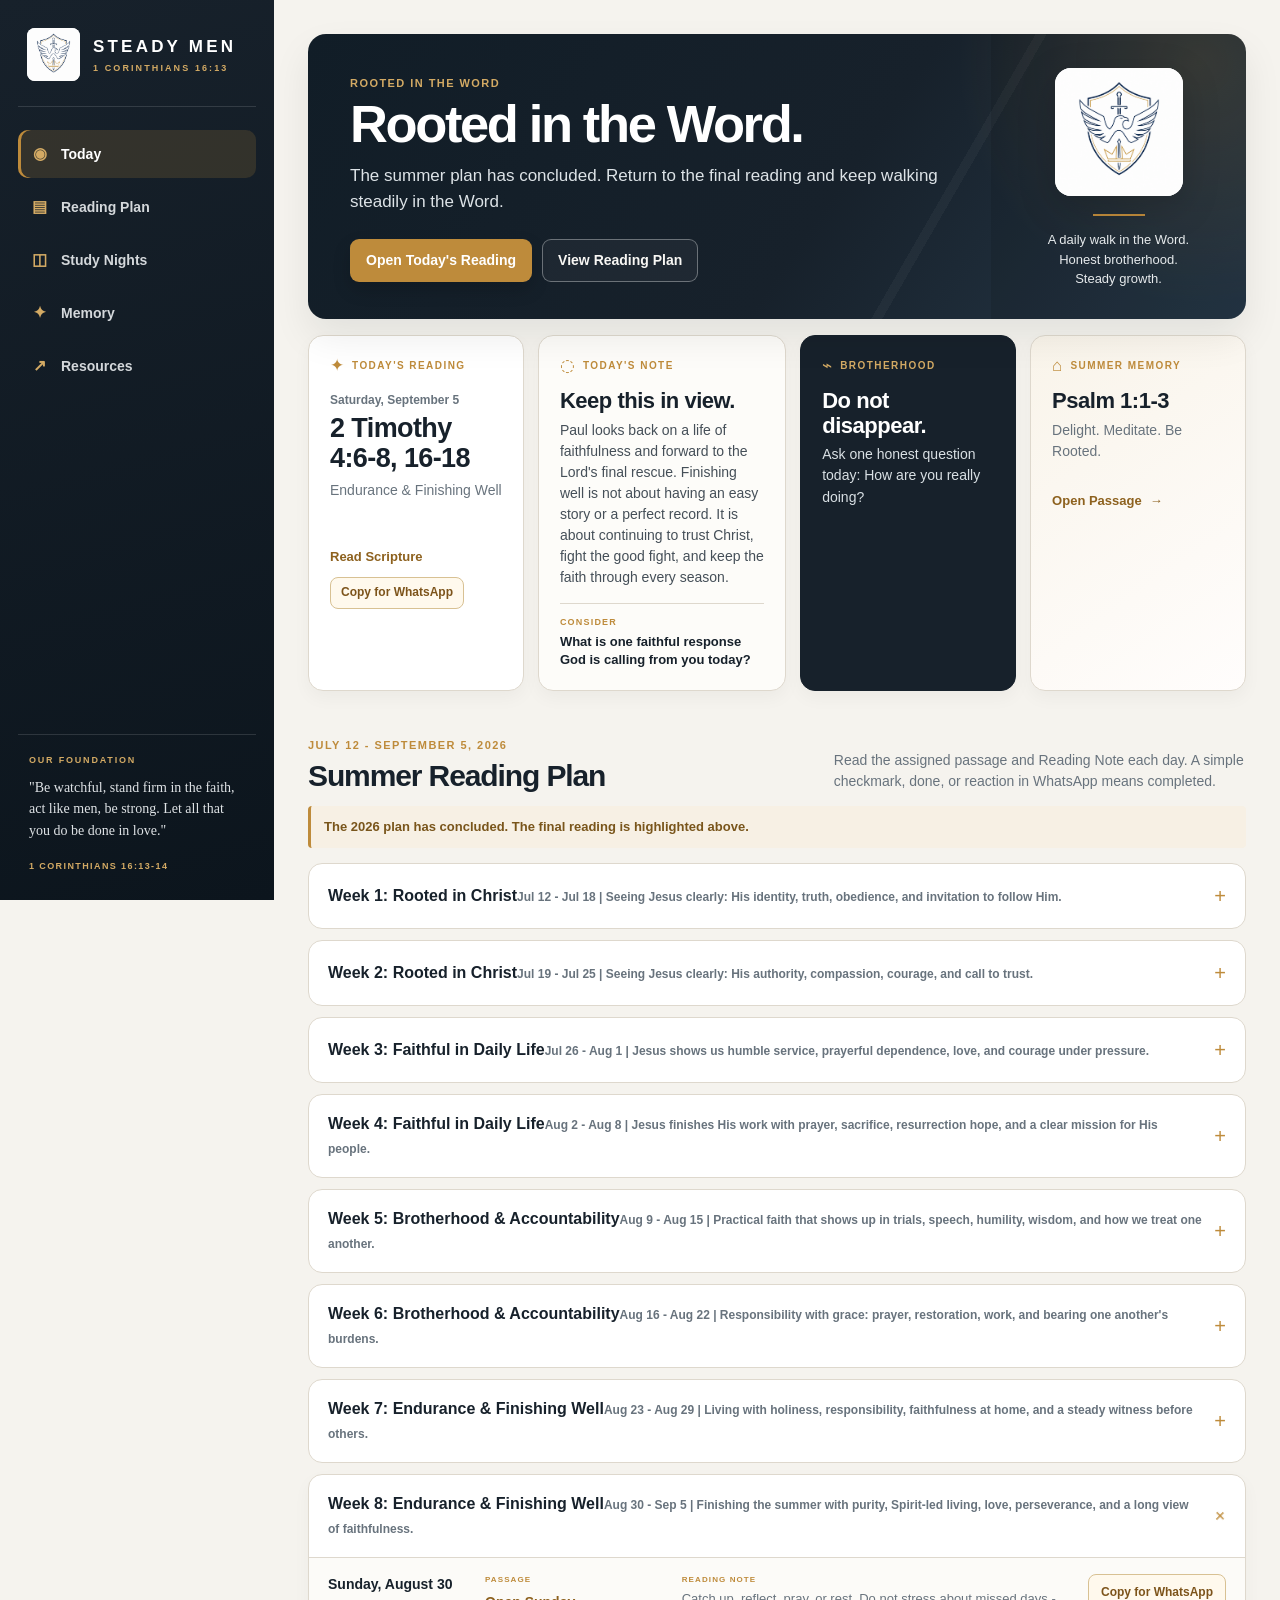
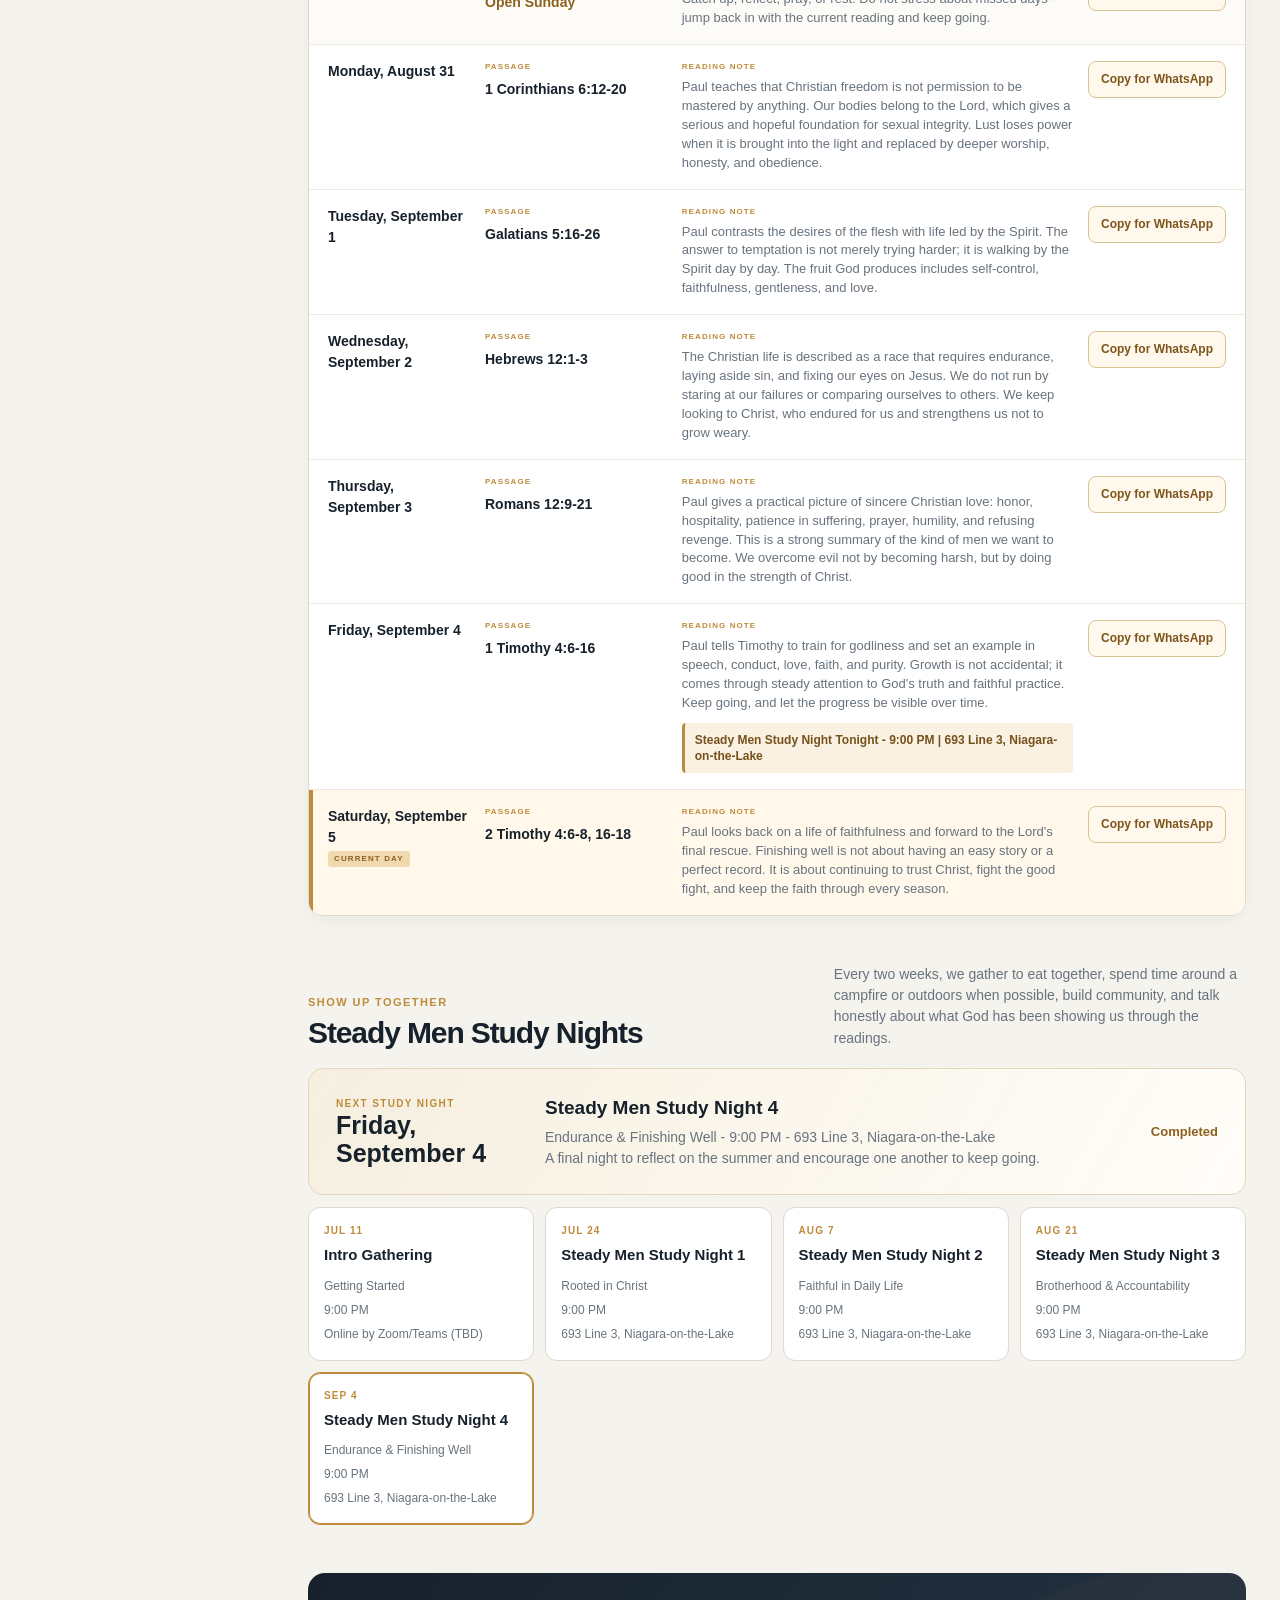
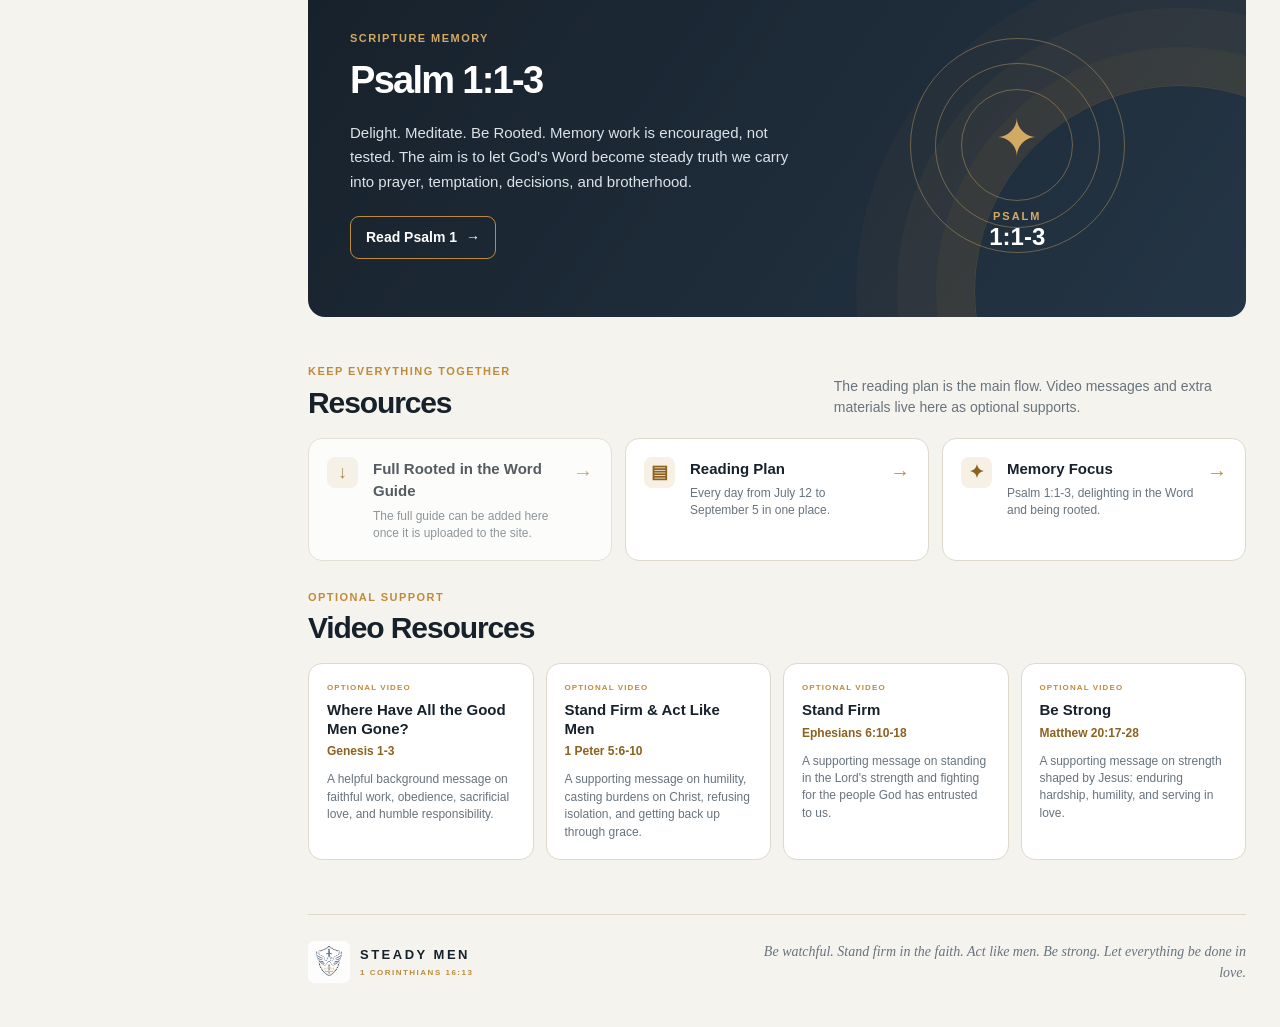
==== commit 8c3dc38b: "Load Rooted in the Word stylesheet" ====
--- a/steady-men-v1/index.html
+++ b/steady-men-v1/index.html
@@ -11,6 +11,7 @@
   <link rel="apple-touch-icon" href="assets/steady-men-crest.png">
   <link rel="manifest" href="manifest.webmanifest">
   <link rel="stylesheet" href="css/styles.css">
+  <link rel="stylesheet" href="css/rooted-word.css">
 </head>
 <body>
   <a class="skip-link" href="#today">Skip to today's journey</a>
--- a/steady-men-v1/css/rooted-word.css
+++ b/steady-men-v1/css/rooted-word.css
@@ -0,0 +1,179 @@
+.card-actions {
+  display: flex;
+  align-items: center;
+  gap: 10px;
+  flex-wrap: wrap;
+}
+
+.copy-reading-button {
+  display: inline-flex;
+  align-items: center;
+  justify-content: center;
+  min-height: 37px;
+  padding: 9px 12px;
+  border: 1px solid #D8C193;
+  border-radius: 8px;
+  background: #FFF9ED;
+  color: #7D541B;
+  font: inherit;
+  font-size: 12px;
+  font-weight: 850;
+  line-height: 1.1;
+  cursor: pointer;
+  transition: background .18s ease, border-color .18s ease, color .18s ease, transform .18s ease;
+}
+
+.copy-reading-button:hover {
+  background: var(--soft-gold);
+  border-color: var(--gold);
+  transform: translateY(-1px);
+}
+
+.copy-reading-button.compact {
+  min-height: 32px;
+  padding: 7px 10px;
+}
+
+.copy-reading-button.is-copied {
+  background: var(--navy);
+  border-color: var(--navy);
+  color: #fff;
+}
+
+.reading-row {
+  grid-template-columns: 142px minmax(150px, .72fr) minmax(260px, 1.55fr) 138px;
+}
+
+.reading-row.is-open-day {
+  background: #FCFBF8;
+}
+
+.reading-row.is-open-day.is-today {
+  background: #FFF8EB;
+}
+
+.open-ref {
+  color: #8D611E;
+}
+
+.reading-note .reading-cell-label {
+  margin-bottom: 5px;
+}
+
+.reading-actions {
+  display: flex;
+  justify-content: flex-end;
+  align-items: flex-start;
+}
+
+.study-night-note {
+  margin-top: 10px;
+  padding: 9px 10px;
+  border-left: 3px solid var(--gold);
+  background: #F9F1E2;
+  color: #76511B;
+  border-radius: 4px;
+  font-size: 12px;
+  font-weight: 850;
+  line-height: 1.35;
+}
+
+.resource-card.is-disabled {
+  cursor: default;
+  opacity: .72;
+}
+
+.resource-card.is-disabled:hover {
+  transform: none;
+  border-color: var(--line);
+  box-shadow: none;
+}
+
+.optional-resources {
+  margin-top: 30px;
+}
+
+.optional-resource-list {
+  display: grid;
+  grid-template-columns: repeat(4, 1fr);
+  gap: 12px;
+}
+
+.optional-resource-card {
+  min-height: 185px;
+  padding: 18px;
+  background: #fff;
+  border: 1px solid var(--line);
+  border-radius: 14px;
+  transition: transform .18s ease, border-color .18s ease, box-shadow .18s ease;
+}
+
+.optional-resource-card:hover {
+  transform: translateY(-2px);
+  border-color: #D0B27D;
+  box-shadow: 0 10px 22px rgba(16,24,31,.06);
+}
+
+.optional-resource-card strong {
+  display: block;
+  margin: 7px 0 4px;
+  color: var(--navy);
+  font-size: 15px;
+  line-height: 1.25;
+}
+
+.optional-resource-card small {
+  display: block;
+  color: #8D611E;
+  font-size: 12px;
+  font-weight: 850;
+}
+
+.optional-resource-card p {
+  margin: 11px 0 0;
+  color: var(--muted);
+  font-size: 12px;
+  line-height: 1.45;
+}
+
+@media (max-width: 1120px) {
+  .reading-row {
+    grid-template-columns: 125px minmax(150px, .8fr) minmax(220px, 1.2fr);
+  }
+
+  .reading-actions {
+    grid-column: 2 / -1;
+    justify-content: flex-start;
+  }
+
+  .optional-resource-list {
+    grid-template-columns: repeat(2, 1fr);
+  }
+}
+
+@media (max-width: 600px) {
+  .card-actions {
+    align-items: flex-start;
+    flex-direction: column;
+  }
+
+  .copy-reading-button.compact {
+    width: 100%;
+  }
+
+  .reading-actions {
+    grid-column: auto;
+  }
+
+  .copy-reading-button {
+    width: 100%;
+  }
+
+  .optional-resource-list {
+    grid-template-columns: 1fr;
+  }
+
+  .optional-resource-card {
+    min-height: 0;
+  }
+}
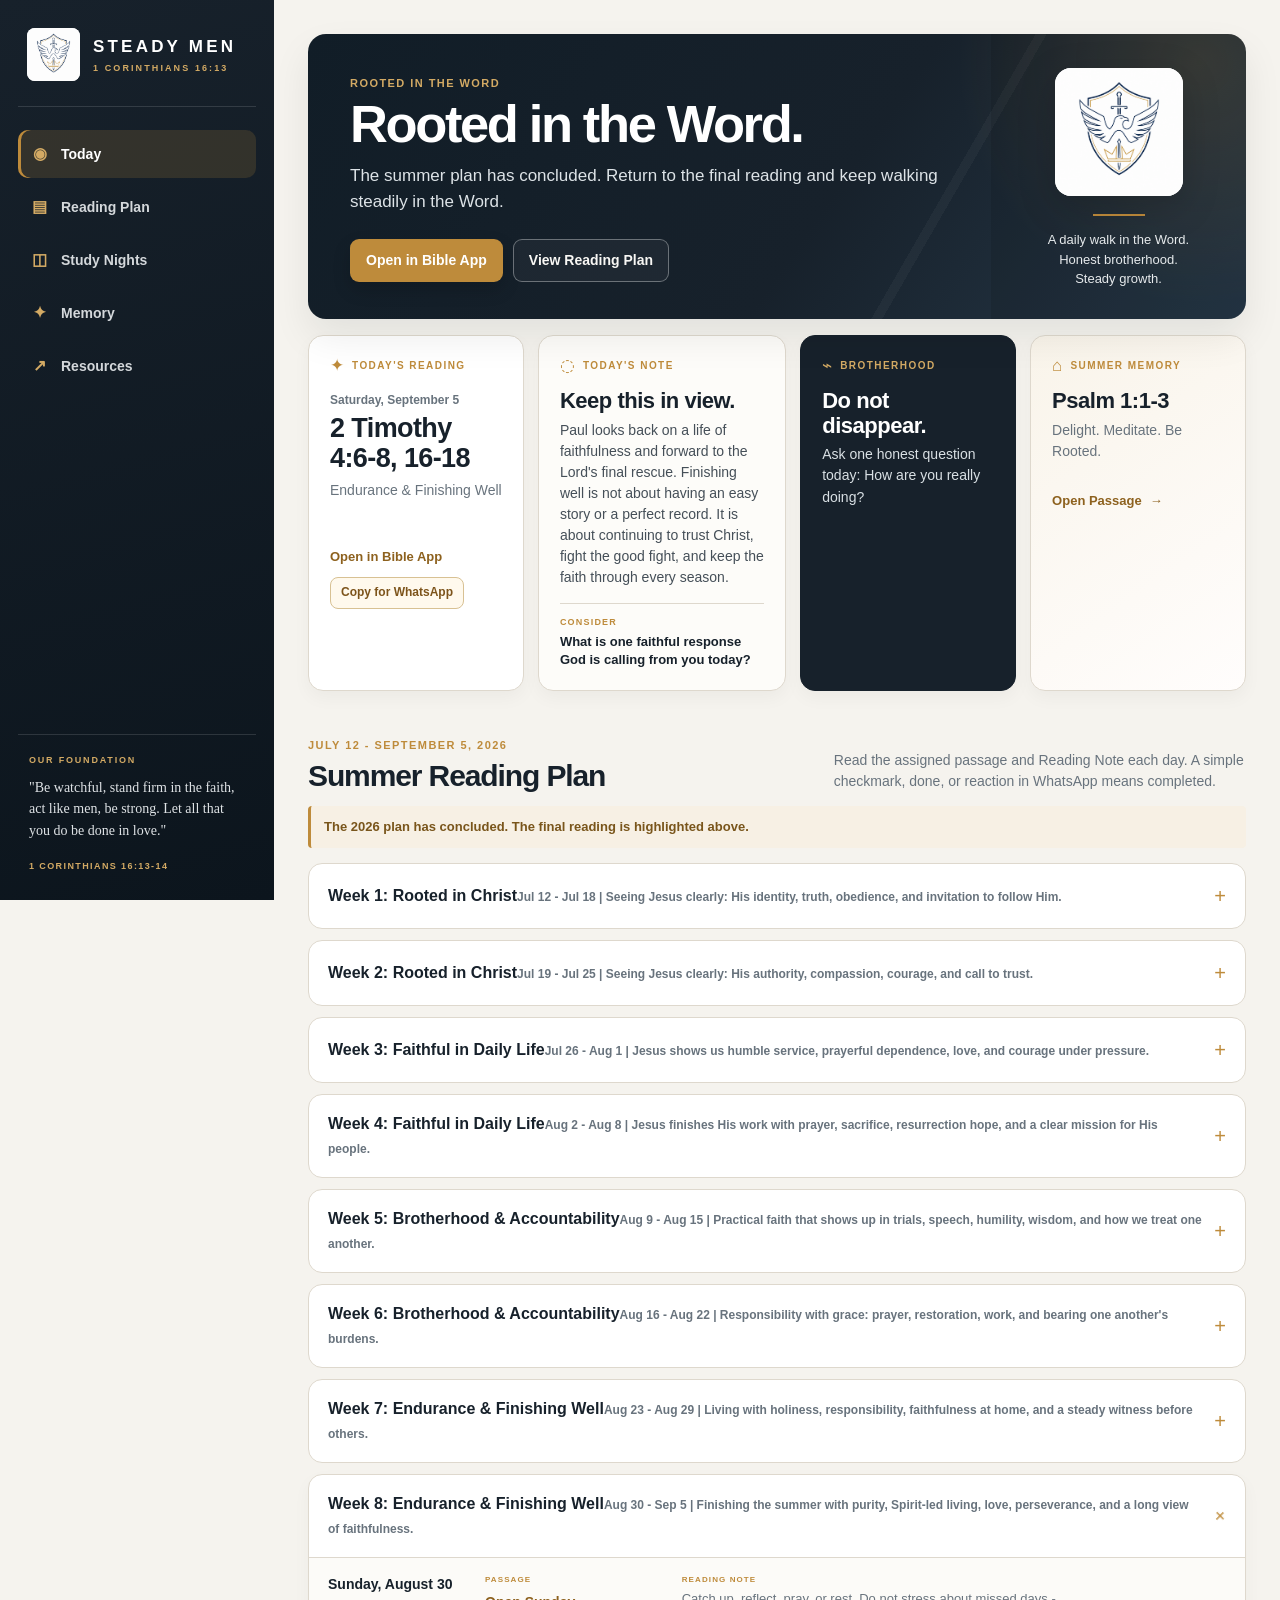
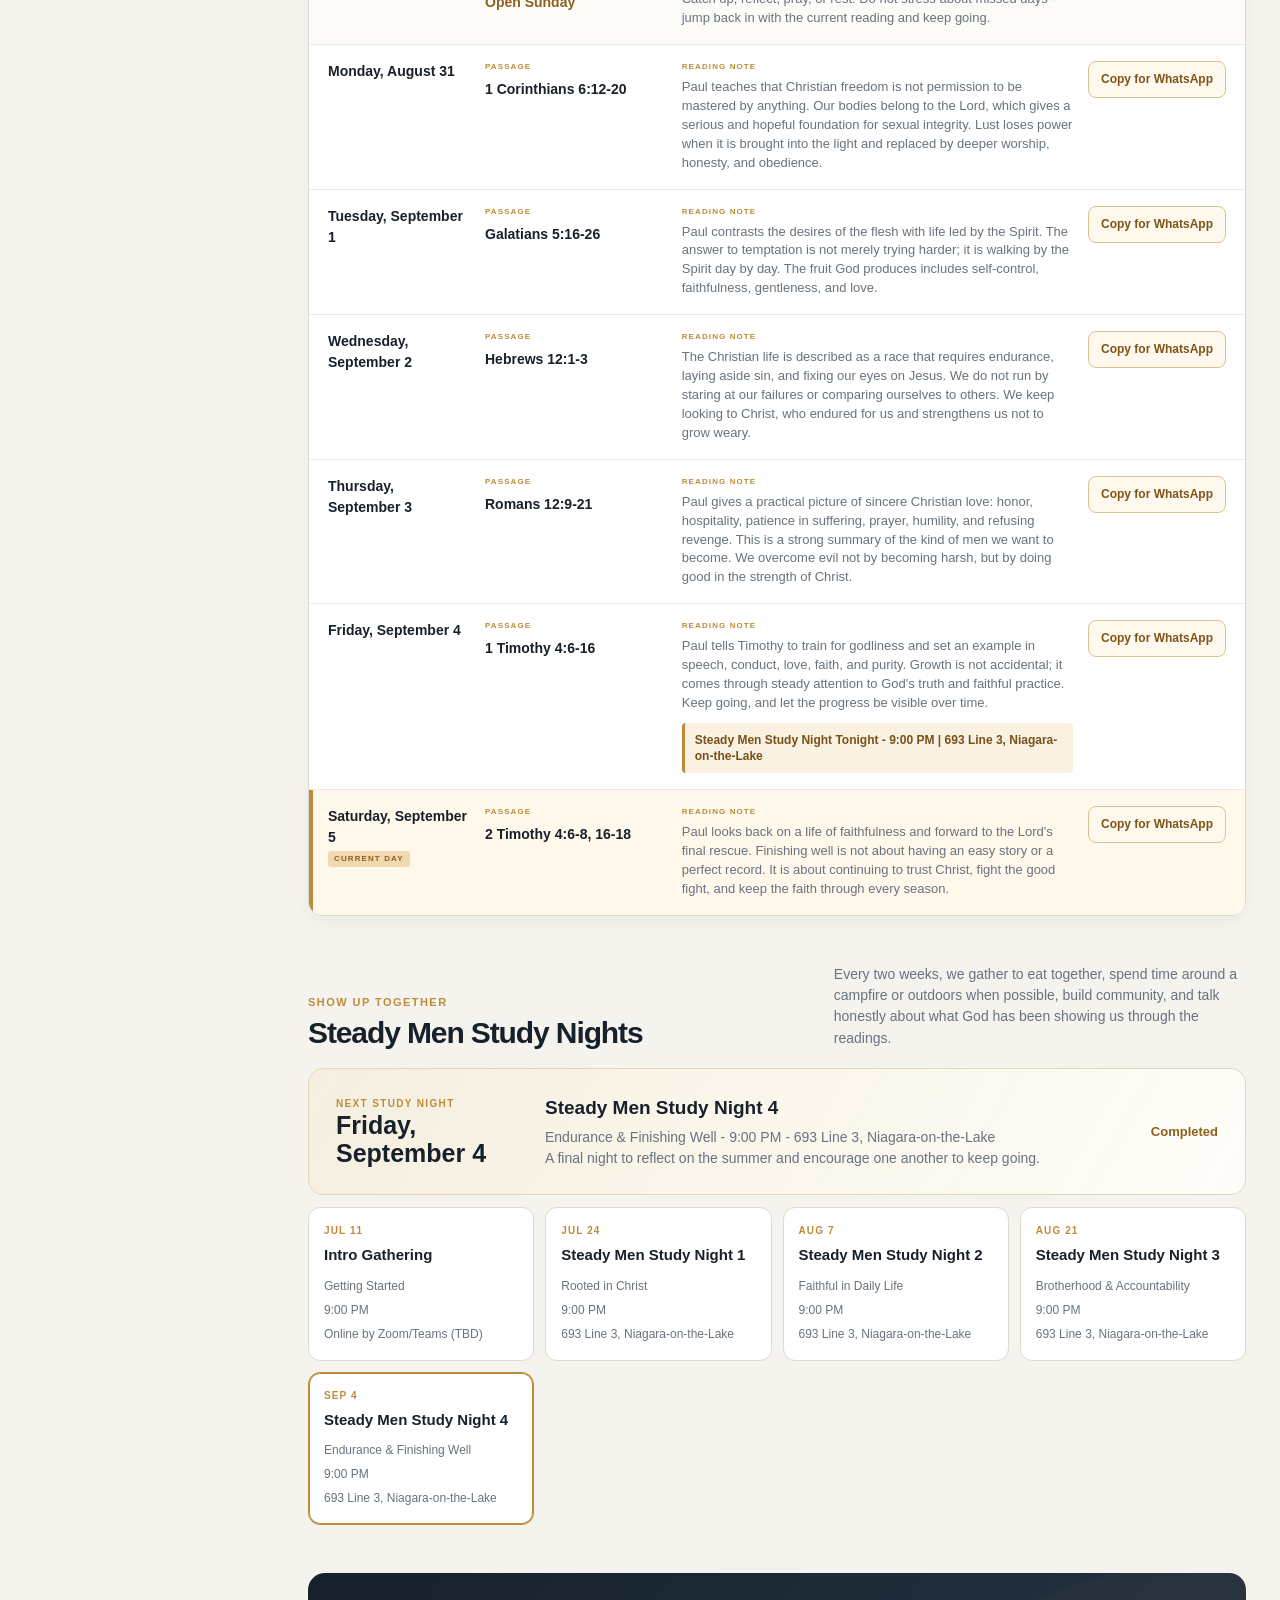
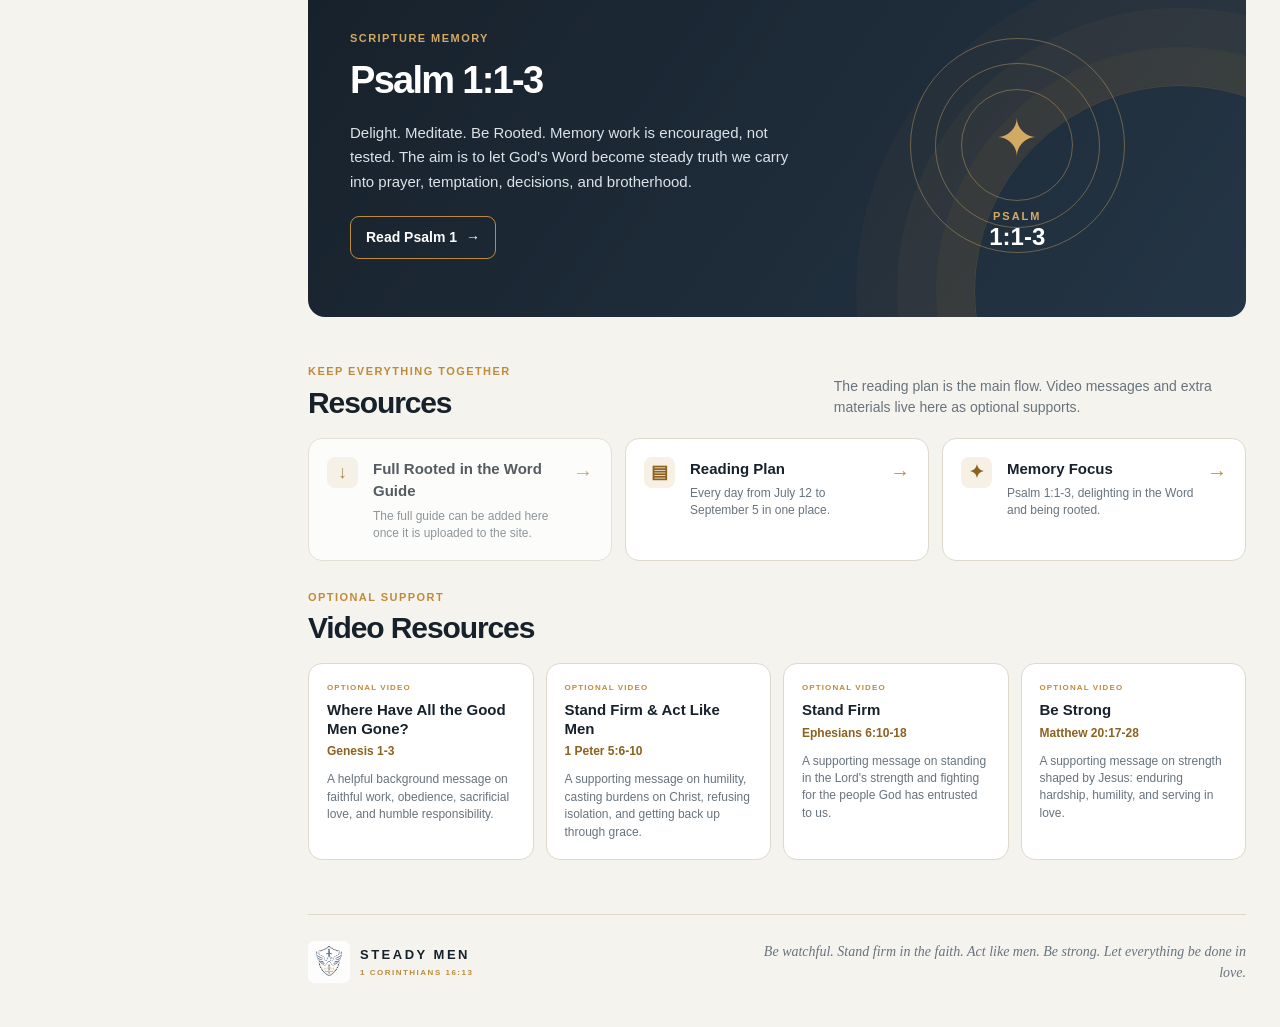
==== commit fe02e7f0: "Use Bible App link for Psalm memory passage" ====
--- a/steady-men-v1/index.html
+++ b/steady-men-v1/index.html
@@ -95,7 +95,7 @@
           <div class="card-topline"><span class="card-icon">⌂</span><span class="eyebrow">SUMMER MEMORY</span></div>
           <h2>Psalm 1:1-3</h2>
           <p>Delight. Meditate. Be Rooted.</p>
-          <a class="text-link" href="https://www.biblegateway.com/passage/?search=Psalm%201%3A1-3&version=CSB" target="_blank" rel="noopener">Open Passage <span aria-hidden="true">→</span></a>
+          <a class="text-link" href="https://www.bible.com/bible/1713/PSA.1.1-3.CSB" target="_blank" rel="noopener">Open Passage <span aria-hidden="true">→</span></a>
         </article>
       </section>
 
@@ -113,7 +113,7 @@
 
       <section id="memory" class="section-block section-anchor memory-section" aria-labelledby="memory-heading">
         <div class="memory-layout">
-          <div><p class="eyebrow">SCRIPTURE MEMORY</p><h2 id="memory-heading">Psalm 1:1-3</h2><p class="memory-lead">Delight. Meditate. Be Rooted. Memory work is encouraged, not tested. The aim is to let God's Word become steady truth we carry into prayer, temptation, decisions, and brotherhood.</p><a class="button button-outline" href="https://www.biblegateway.com/passage/?search=Psalm%201%3A1-3&version=CSB" target="_blank" rel="noopener">Read Psalm 1 <span aria-hidden="true">→</span></a></div>
+          <div><p class="eyebrow">SCRIPTURE MEMORY</p><h2 id="memory-heading">Psalm 1:1-3</h2><p class="memory-lead">Delight. Meditate. Be Rooted. Memory work is encouraged, not tested. The aim is to let God's Word become steady truth we carry into prayer, temptation, decisions, and brotherhood.</p><a class="button button-outline" href="https://www.bible.com/bible/1713/PSA.1.1-3.CSB" target="_blank" rel="noopener">Read Psalm 1 <span aria-hidden="true">→</span></a></div>
           <div class="memory-visual"><div class="tree-ring ring-1"></div><div class="tree-ring ring-2"></div><div class="tree-ring ring-3"></div><div class="tree-symbol">✦</div><div class="memory-ref">PSALM<br><strong>1:1-3</strong></div></div>
         </div>
       </section>
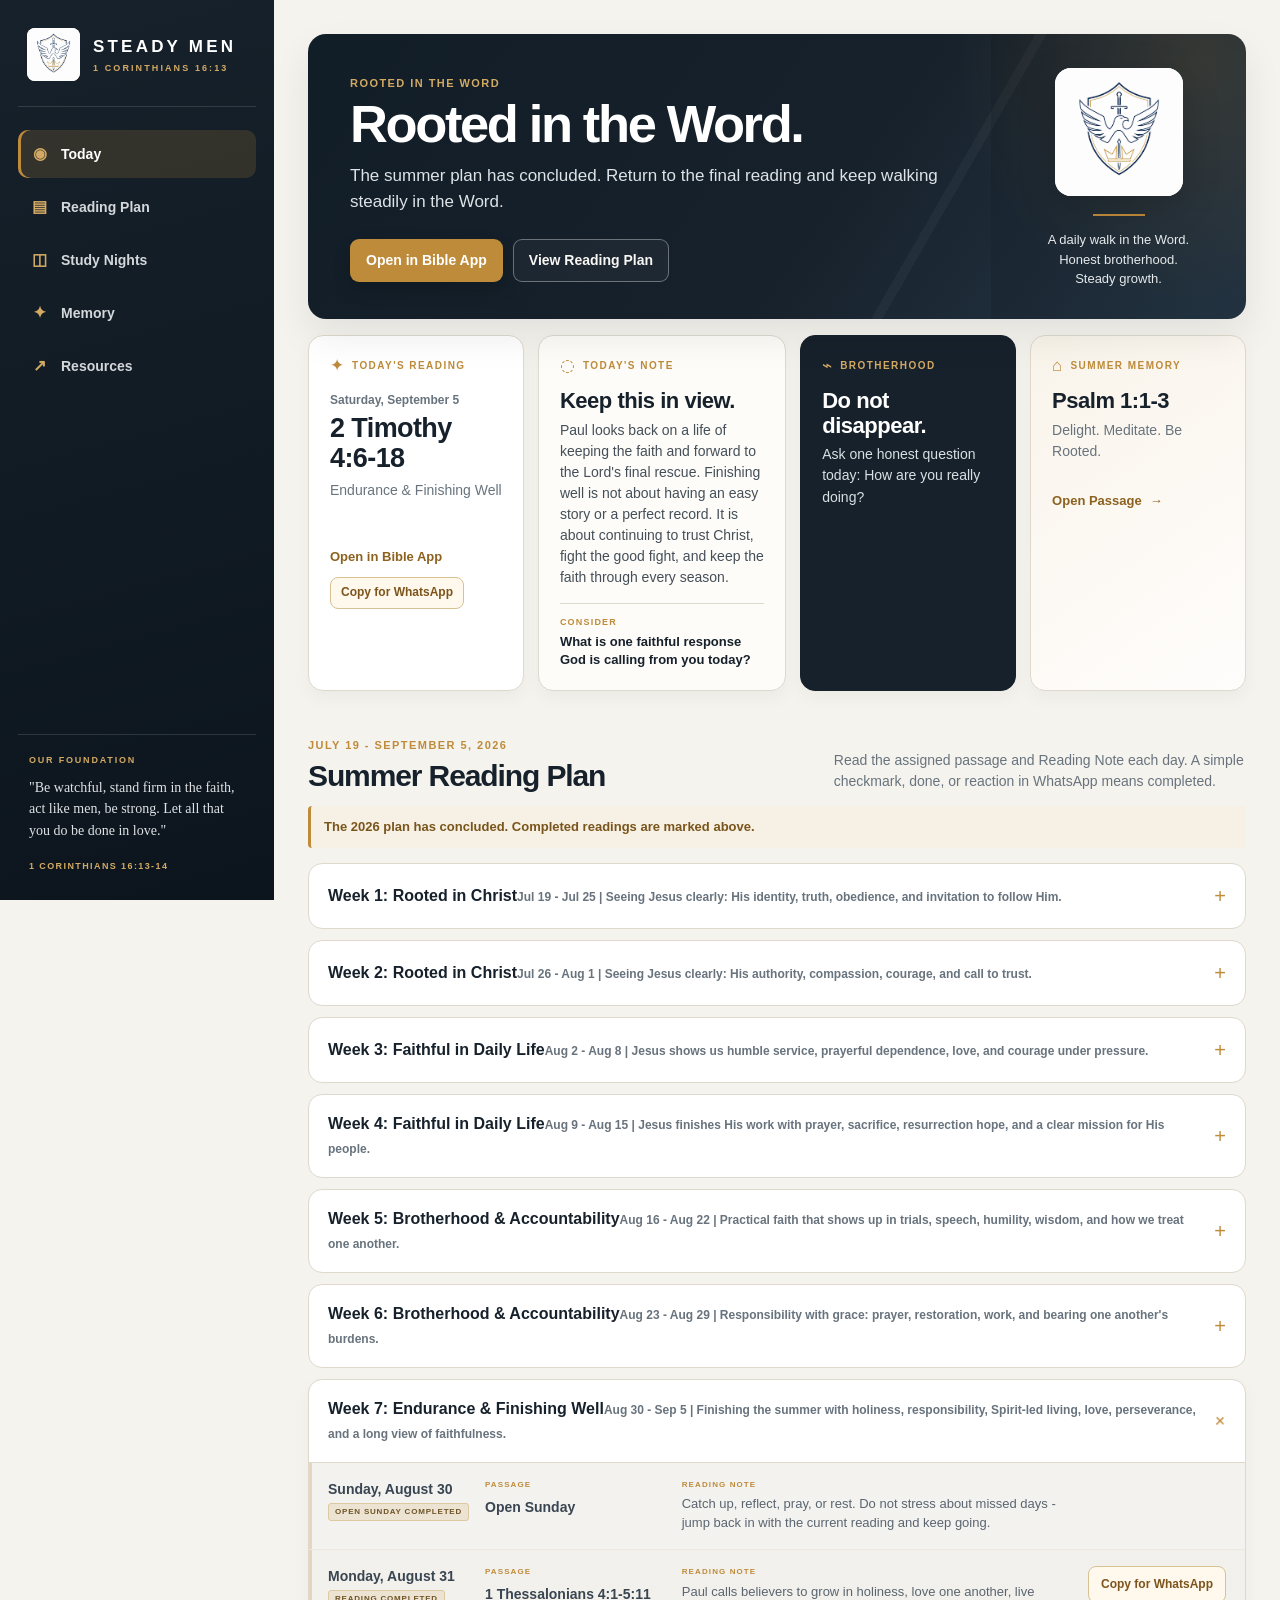
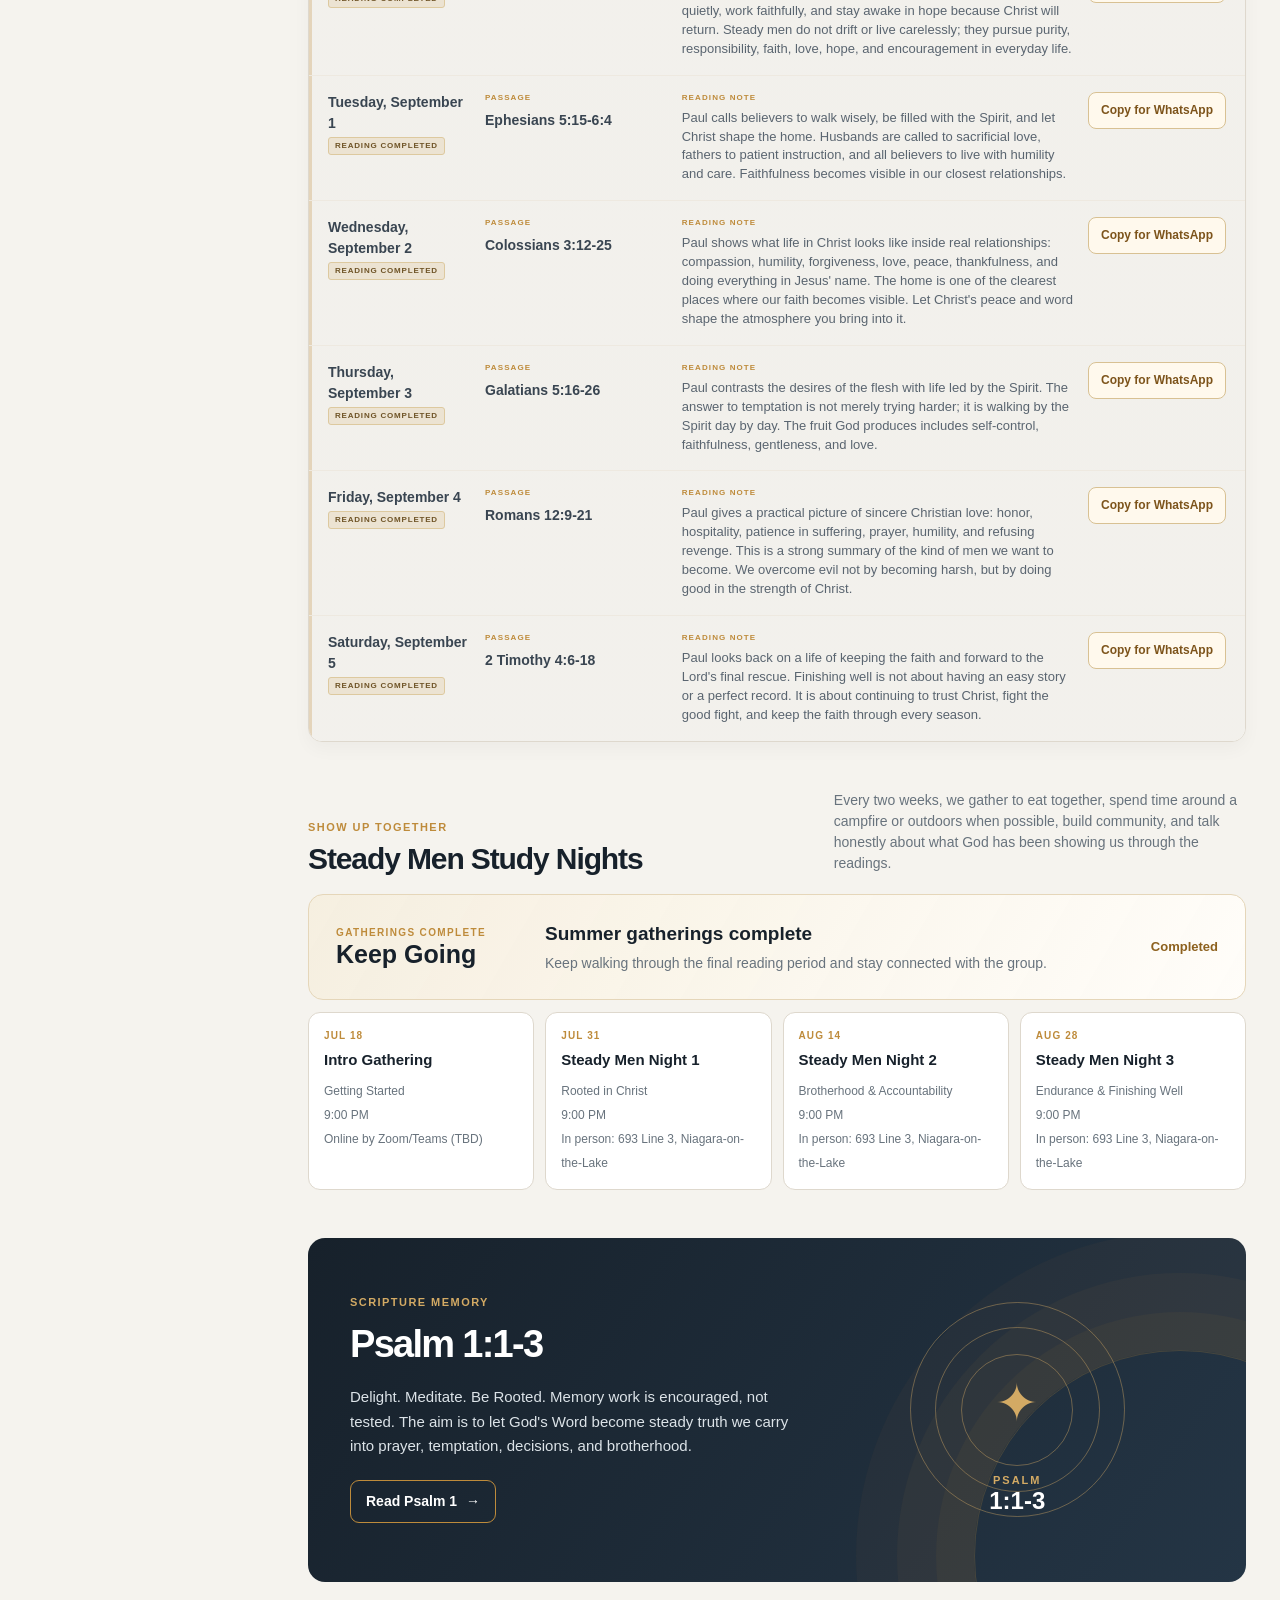
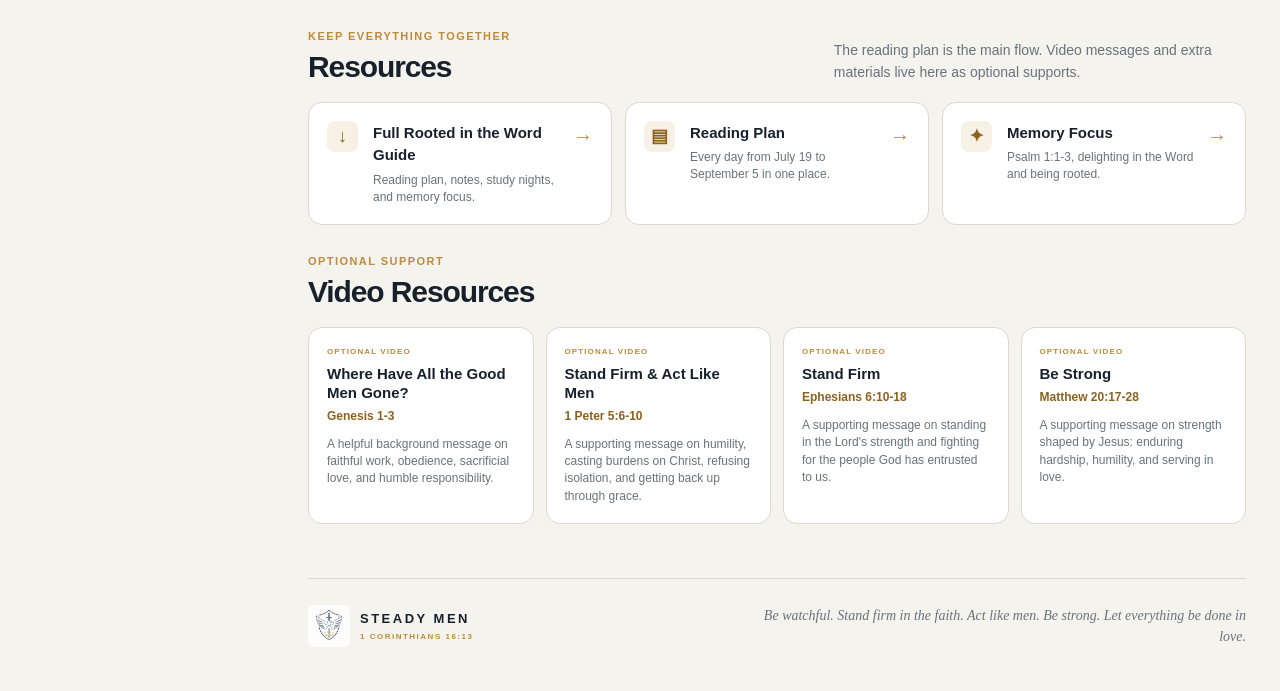
==== commit f94b39c0: "Update summer guide content for July 19 start" ====
--- a/steady-men-v1/index.html
+++ b/steady-men-v1/index.html
@@ -100,7 +100,7 @@
       </section>
 
       <section id="reading-plan" class="section-block section-anchor" aria-labelledby="reading-plan-heading">
-        <div class="section-header"><div><p class="eyebrow">JULY 12 - SEPTEMBER 5, 2026</p><h2 id="reading-plan-heading">Summer Reading Plan</h2></div><p class="section-intro">Read the assigned passage and Reading Note each day. A simple checkmark, done, or reaction in WhatsApp means completed.</p></div>
+        <div class="section-header"><div><p class="eyebrow">JULY 19 - SEPTEMBER 5, 2026</p><h2 id="reading-plan-heading">Summer Reading Plan</h2></div><p class="section-intro">Read the assigned passage and Reading Note each day. A simple checkmark, done, or reaction in WhatsApp means completed.</p></div>
         <div id="plan-notice" class="plan-notice"></div>
         <div id="reading-plan-list" class="reading-plan-list"></div>
       </section>
@@ -122,7 +122,7 @@
         <div class="section-header"><div><p class="eyebrow">KEEP EVERYTHING TOGETHER</p><h2 id="resources-heading">Resources</h2></div><p class="section-intro">The reading plan is the main flow. Video messages and extra materials live here as optional supports.</p></div>
         <div class="resource-grid">
           <a id="study-package-link" class="resource-card" href="#" target="_blank" rel="noopener"><span class="resource-icon">↓</span><span><strong>Full Rooted in the Word Guide</strong><small>Reading plan, notes, study nights, and memory focus.</small></span><span class="resource-arrow">→</span></a>
-          <a class="resource-card" href="#reading-plan"><span class="resource-icon">▤</span><span><strong>Reading Plan</strong><small>Every day from July 12 to September 5 in one place.</small></span><span class="resource-arrow">→</span></a>
+          <a class="resource-card" href="#reading-plan"><span class="resource-icon">▤</span><span><strong>Reading Plan</strong><small>Every day from July 19 to September 5 in one place.</small></span><span class="resource-arrow">→</span></a>
           <a class="resource-card" href="#memory"><span class="resource-icon">✦</span><span><strong>Memory Focus</strong><small>Psalm 1:1-3, delighting in the Word and being rooted.</small></span><span class="resource-arrow">→</span></a>
         </div>
         <div class="optional-resources">
--- a/steady-men-v1/css/rooted-word.css
+++ b/steady-men-v1/css/rooted-word.css
@@ -52,6 +52,36 @@
   background: #FFF8EB;
 }
 
+.reading-row.is-completed {
+  background: linear-gradient(0deg, rgba(23, 33, 43, .035), rgba(23, 33, 43, .035)), #FAF8F3;
+  box-shadow: inset 3px 0 0 rgba(190, 139, 59, .28);
+}
+
+.reading-row.is-completed.is-open-day {
+  background: linear-gradient(0deg, rgba(23, 33, 43, .04), rgba(23, 33, 43, .04)), #FCFBF8;
+}
+
+.reading-row.is-completed .date-main,
+.reading-row.is-completed .reading-ref {
+  color: #394551;
+}
+
+.reading-row.is-completed .reading-note {
+  color: #5A6570;
+}
+
+.completed-chip {
+  width: fit-content;
+  padding: 2px 6px;
+  color: #6F5427;
+  background: #ECE3D2;
+  border: 1px solid #DDC99F;
+  border-radius: 3px;
+  font-size: 8px;
+  font-weight: 850;
+  letter-spacing: .8px;
+}
+
 .open-ref {
   color: #8D611E;
 }
@@ -161,8 +191,33 @@
     width: 100%;
   }
 
+  .reading-plan-list,
+  .week-details,
+  .reading-rows,
+  .reading-row,
+  .reading-row > *,
+  .week-summary > span {
+    min-width: 0;
+    max-width: 100%;
+  }
+
+  .reading-row {
+    grid-template-columns: minmax(0, 1fr);
+    gap: 10px;
+  }
+
+  .reading-note,
+  .reading-ref,
+  .study-night-note,
+  .week-summary-title,
+  .week-summary-subtitle {
+    overflow-wrap: anywhere;
+  }
+
   .reading-actions {
     grid-column: auto;
+    width: 100%;
+    justify-content: flex-start;
   }
 
   .copy-reading-button {
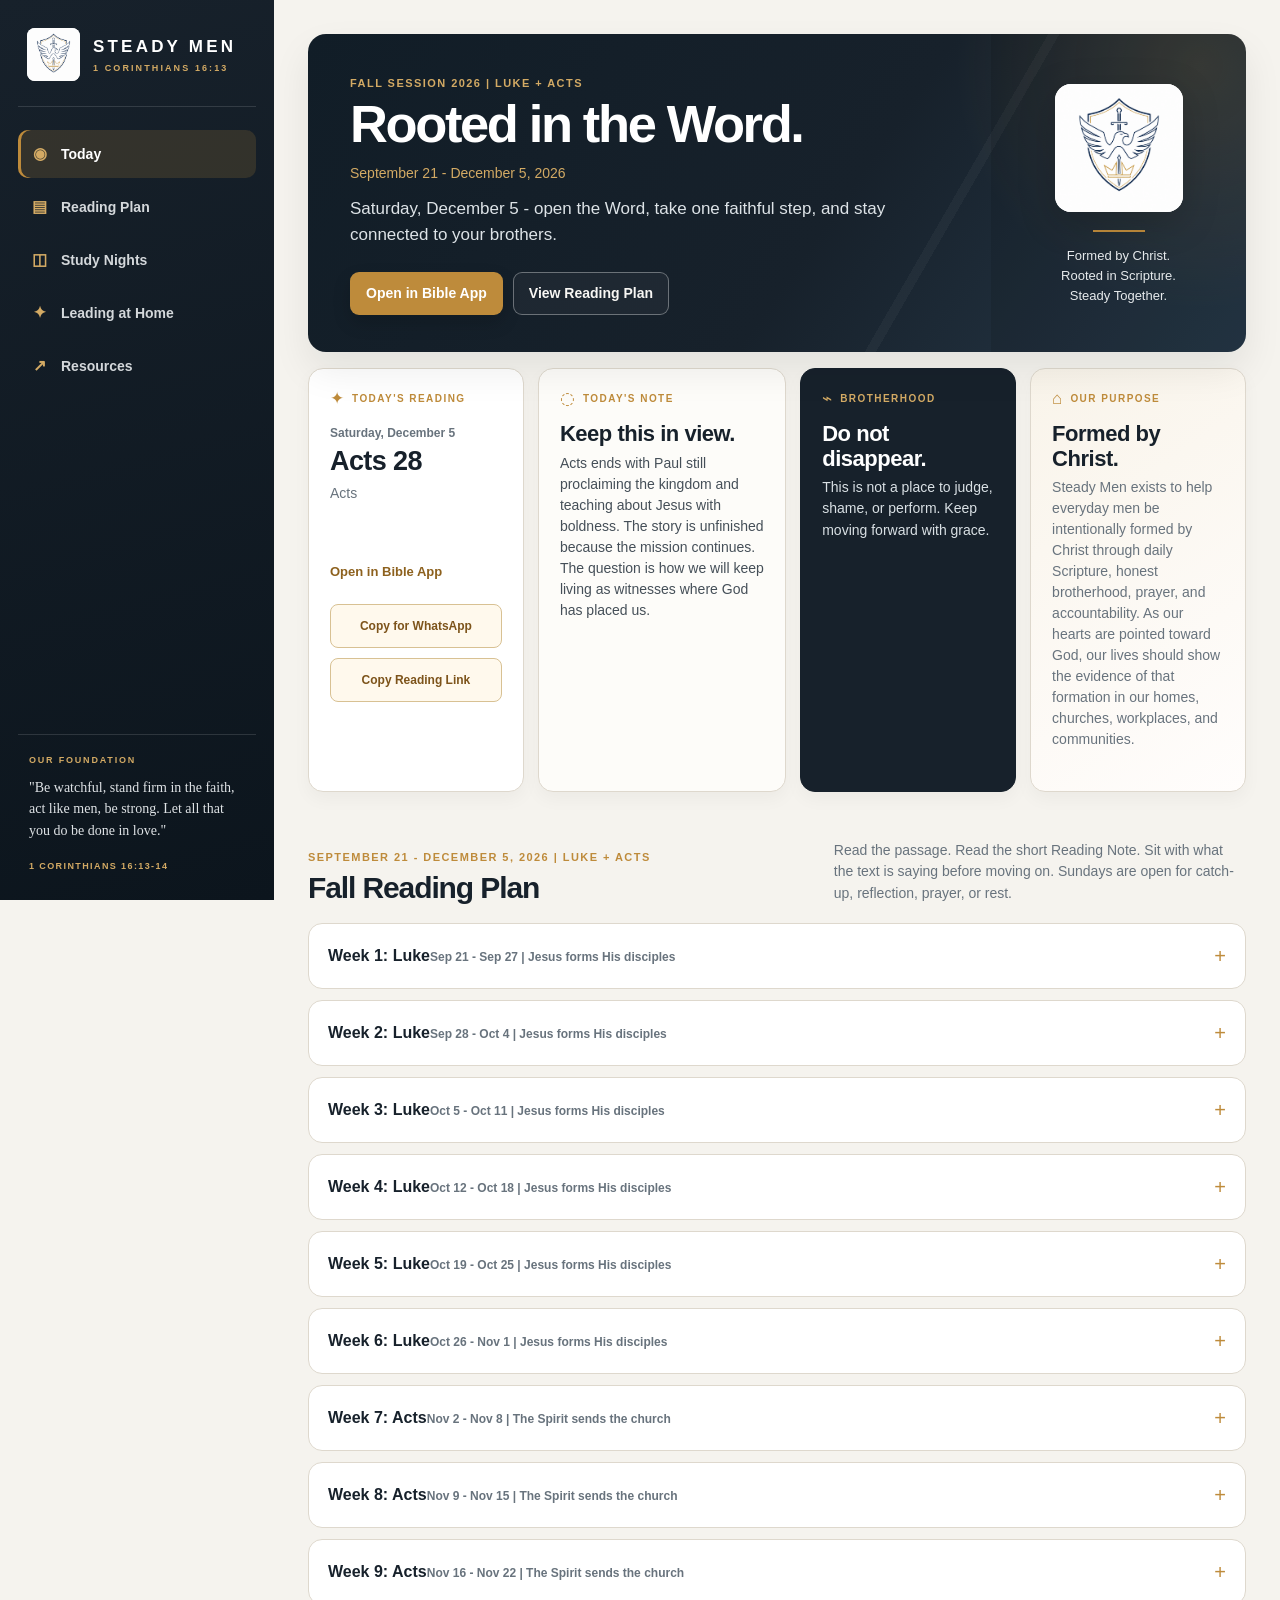
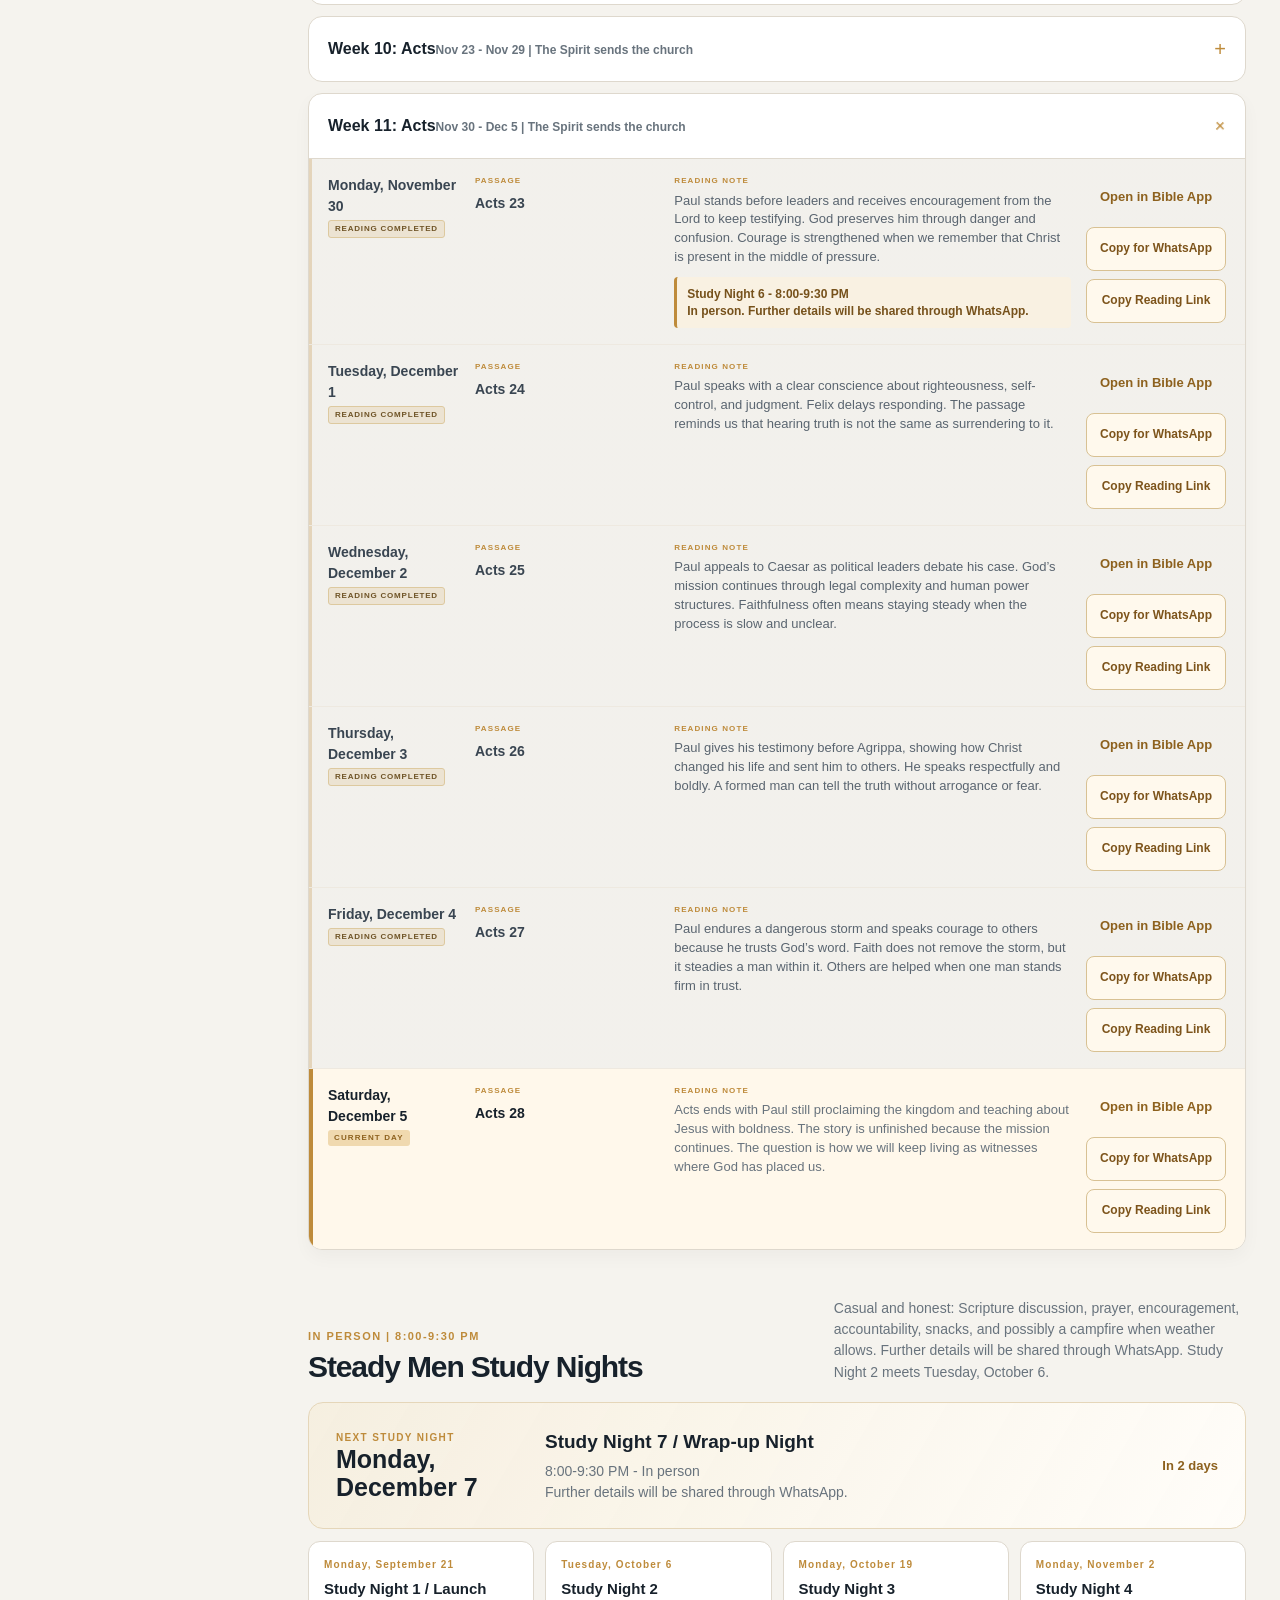
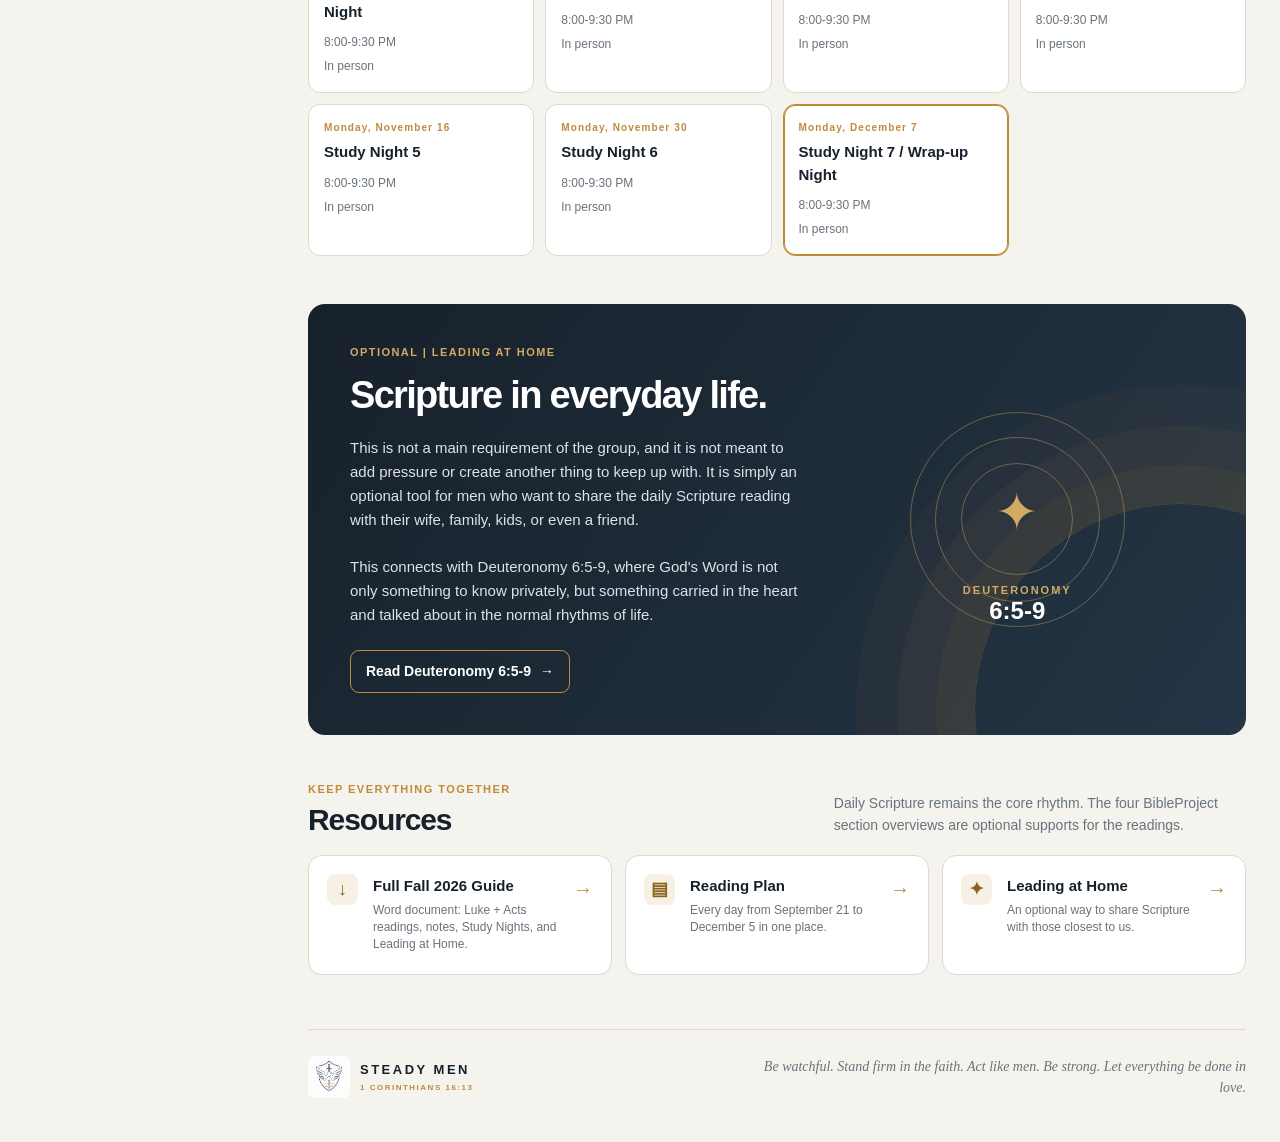
==== commit 7846ecb5: "Update Steady Men for Fall 2026 Luke and Acts session" ====
--- a/steady-men-v1/index.html
+++ b/steady-men-v1/index.html
@@ -3,10 +3,10 @@
 <head>
   <meta charset="utf-8">
   <meta name="viewport" content="width=device-width, initial-scale=1">
-  <meta name="description" content="Steady Men 16:13 - Rooted in the Word: a daily walk in the Word, honest brotherhood, and steady growth.">
+  <meta name="description" content="Steady Men 16:13 - Rooted in the Word. Fall Session 2026: Luke + Acts, September 21 - December 5. Daily Scripture, honest brotherhood, prayer, and accountability.">
   <meta name="theme-color" content="#17212B">
   <meta name="color-scheme" content="light">
-  <title>Steady Men 16:13 | Rooted in the Word</title>
+  <title>Steady Men 16:13 | Rooted in the Word | Fall 2026</title>
   <link rel="icon" href="assets/steady-men-crest.png" type="image/png">
   <link rel="apple-touch-icon" href="assets/steady-men-crest.png">
   <link rel="manifest" href="manifest.webmanifest">
@@ -25,7 +25,7 @@
         <a href="#today" class="nav-link active" data-nav="today"><span class="nav-icon">◉</span>Today</a>
         <a href="#reading-plan" class="nav-link" data-nav="reading-plan"><span class="nav-icon">▤</span>Reading Plan</a>
         <a href="#study-nights" class="nav-link" data-nav="study-nights"><span class="nav-icon">◫</span>Study Nights</a>
-        <a href="#memory" class="nav-link" data-nav="memory"><span class="nav-icon">✦</span>Memory</a>
+        <a href="#leading-at-home" class="nav-link" data-nav="leading-at-home"><span class="nav-icon">✦</span>Leading at Home</a>
         <a href="#resources" class="nav-link" data-nav="resources"><span class="nav-icon">↗</span>Resources</a>
       </nav>
       <div class="sidebar-verse">
@@ -42,7 +42,7 @@
         <a href="#today" data-nav="today">Today</a>
         <a href="#reading-plan" data-nav="reading-plan">Reading Plan</a>
         <a href="#study-nights" data-nav="study-nights">Study Nights</a>
-        <a href="#memory" data-nav="memory">Memory</a>
+        <a href="#leading-at-home" data-nav="leading-at-home">Leading at Home</a>
         <a href="#resources" data-nav="resources">Resources</a>
       </nav>
     </header>
@@ -50,8 +50,9 @@
     <main class="main-content">
       <section id="today" class="hero-section section-anchor" aria-labelledby="today-heading">
         <div class="hero-content">
-          <div class="eyebrow" id="hero-kicker">ROOTED IN THE WORD</div>
+          <div class="eyebrow" id="hero-kicker">FALL SESSION 2026 | LUKE + ACTS</div>
           <h1 id="today-heading">Rooted in the Word.</h1>
+          <p class="session-dates">September 21 - December 5, 2026</p>
           <p id="hero-status" class="hero-status">Loading today's reading...</p>
           <div class="hero-actions">
             <a id="hero-reading-link" class="button button-primary" href="#">Open Today's Reading <span aria-hidden="true">→</span></a>
@@ -61,27 +62,29 @@
         <div class="hero-side">
           <img src="assets/steady-men-crest.png" alt="" class="hero-mark">
           <div class="hero-side-rule"></div>
-          <p>A daily walk in the Word.<br>Honest brotherhood.<br>Steady growth.</p>
+          <p>Formed by Christ.<br>Rooted in Scripture.<br>Steady Together.</p>
         </div>
       </section>
 
       <section class="today-grid" aria-label="Today's journey details">
         <article class="card reading-card">
-          <div class="card-topline"><span class="card-icon">✦</span><span class="eyebrow">TODAY'S READING</span></div>
+          <div class="card-topline"><span class="card-icon">✦</span><span class="eyebrow" id="today-reading-label">TODAY'S READING</span></div>
           <div id="today-date" class="card-date"></div>
           <h2 id="today-new-testament" class="reading-primary"></h2>
           <p id="today-companion" class="reading-companion"></p>
           <div class="card-actions">
-            <a id="today-reading-link" class="text-link" href="#" target="_blank" rel="noopener">Read Scripture</a>
-            <button id="today-copy-button" class="copy-reading-button compact" type="button" data-default-label="Copy for WhatsApp">Copy for WhatsApp</button>
+            <a id="today-reading-link" class="text-link" href="#" target="_blank" rel="noopener">Open in Bible App</a>
+            <button id="today-copy-button" class="copy-reading-button compact" type="button" data-copy-kind="whatsapp" data-default-label="Copy for WhatsApp">Copy for WhatsApp</button>
+            <button id="today-share-button" class="copy-reading-button compact" type="button" data-copy-kind="reading-link" data-default-label="Copy Reading Link">Copy Reading Link</button>
           </div>
+          <div id="today-overview"></div>
+          <div id="today-study-night"></div>
         </article>
 
         <article class="card reflection-card">
           <div class="card-topline"><span class="card-icon">◌</span><span class="eyebrow">TODAY'S NOTE</span></div>
           <h2>Keep this in view.</h2>
           <p id="today-note" class="reflection-text"></p>
-          <div class="reflection-prompt"><span>Consider</span><p id="reflection-question"></p></div>
         </article>
 
         <article class="card brotherhood-card">
@@ -92,40 +95,39 @@
         </article>
 
         <article class="card memory-card">
-          <div class="card-topline"><span class="card-icon">⌂</span><span class="eyebrow">SUMMER MEMORY</span></div>
-          <h2>Psalm 1:1-3</h2>
-          <p>Delight. Meditate. Be Rooted.</p>
-          <a class="text-link" href="https://www.bible.com/bible/1713/PSA.1.1-3.CSB" target="_blank" rel="noopener">Open Passage <span aria-hidden="true">→</span></a>
+          <div class="card-topline"><span class="card-icon">⌂</span><span class="eyebrow">OUR PURPOSE</span></div>
+          <h2>Formed by Christ.</h2>
+          <p>Steady Men exists to help everyday men be intentionally formed by Christ through daily Scripture, honest brotherhood, prayer, and accountability. As our hearts are pointed toward God, our lives should show the evidence of that formation in our homes, churches, workplaces, and communities.</p>
         </article>
       </section>
 
       <section id="reading-plan" class="section-block section-anchor" aria-labelledby="reading-plan-heading">
-        <div class="section-header"><div><p class="eyebrow">JULY 19 - SEPTEMBER 5, 2026</p><h2 id="reading-plan-heading">Summer Reading Plan</h2></div><p class="section-intro">Read the assigned passage and Reading Note each day. A simple checkmark, done, or reaction in WhatsApp means completed.</p></div>
+        <div class="section-header"><div><p class="eyebrow">SEPTEMBER 21 - DECEMBER 5, 2026 | LUKE + ACTS</p><h2 id="reading-plan-heading">Fall Reading Plan</h2></div><p class="section-intro">Read the passage. Read the short Reading Note. Sit with what the text is saying before moving on. Sundays are open for catch-up, reflection, prayer, or rest.</p></div>
         <div id="plan-notice" class="plan-notice"></div>
         <div id="reading-plan-list" class="reading-plan-list"></div>
       </section>
 
       <section id="study-nights" class="section-block section-anchor" aria-labelledby="study-nights-heading">
-        <div class="section-header"><div><p class="eyebrow">SHOW UP TOGETHER</p><h2 id="study-nights-heading">Steady Men Study Nights</h2></div><p class="section-intro">Every two weeks, we gather to eat together, spend time around a campfire or outdoors when possible, build community, and talk honestly about what God has been showing us through the readings.</p></div>
+        <div class="section-header"><div><p class="eyebrow">IN PERSON | 8:00-9:30 PM</p><h2 id="study-nights-heading">Steady Men Study Nights</h2></div><p class="section-intro">Casual and honest: Scripture discussion, prayer, encouragement, accountability, snacks, and possibly a campfire when weather allows. Further details will be shared through WhatsApp. Study Night 2 meets Tuesday, October 6.</p></div>
         <div id="next-study-night" class="next-gathering-card"></div>
         <div id="study-night-list" class="gathering-list"></div>
       </section>
 
-      <section id="memory" class="section-block section-anchor memory-section" aria-labelledby="memory-heading">
+      <section id="leading-at-home" class="section-block section-anchor memory-section" aria-labelledby="leading-at-home-heading">
         <div class="memory-layout">
-          <div><p class="eyebrow">SCRIPTURE MEMORY</p><h2 id="memory-heading">Psalm 1:1-3</h2><p class="memory-lead">Delight. Meditate. Be Rooted. Memory work is encouraged, not tested. The aim is to let God's Word become steady truth we carry into prayer, temptation, decisions, and brotherhood.</p><a class="button button-outline" href="https://www.bible.com/bible/1713/PSA.1.1-3.CSB" target="_blank" rel="noopener">Read Psalm 1 <span aria-hidden="true">→</span></a></div>
-          <div class="memory-visual"><div class="tree-ring ring-1"></div><div class="tree-ring ring-2"></div><div class="tree-ring ring-3"></div><div class="tree-symbol">✦</div><div class="memory-ref">PSALM<br><strong>1:1-3</strong></div></div>
+          <div><p class="eyebrow">OPTIONAL | LEADING AT HOME</p><h2 id="leading-at-home-heading">Scripture in everyday life.</h2><p class="memory-lead">This is not a main requirement of the group, and it is not meant to add pressure or create another thing to keep up with. It is simply an optional tool for men who want to share the daily Scripture reading with their wife, family, kids, or even a friend.</p><p class="memory-lead">This connects with Deuteronomy 6:5-9, where God's Word is not only something to know privately, but something carried in the heart and talked about in the normal rhythms of life.</p><a class="button button-outline" href="https://www.bible.com/bible/1713/DEU.6.5-9.CSB" target="_blank" rel="noopener">Read Deuteronomy 6:5-9 <span aria-hidden="true">→</span></a></div>
+          <div class="memory-visual"><div class="tree-ring ring-1"></div><div class="tree-ring ring-2"></div><div class="tree-ring ring-3"></div><div class="tree-symbol">✦</div><div class="memory-ref">DEUTERONOMY<br><strong>6:5-9</strong></div></div>
         </div>
       </section>
 
       <section id="resources" class="section-block section-anchor" aria-labelledby="resources-heading">
-        <div class="section-header"><div><p class="eyebrow">KEEP EVERYTHING TOGETHER</p><h2 id="resources-heading">Resources</h2></div><p class="section-intro">The reading plan is the main flow. Video messages and extra materials live here as optional supports.</p></div>
+        <div class="section-header"><div><p class="eyebrow">KEEP EVERYTHING TOGETHER</p><h2 id="resources-heading">Resources</h2></div><p class="section-intro">Daily Scripture remains the core rhythm. The four BibleProject section overviews are optional supports for the readings.</p></div>
         <div class="resource-grid">
-          <a id="study-package-link" class="resource-card" href="#" target="_blank" rel="noopener"><span class="resource-icon">↓</span><span><strong>Full Rooted in the Word Guide</strong><small>Reading plan, notes, study nights, and memory focus.</small></span><span class="resource-arrow">→</span></a>
-          <a class="resource-card" href="#reading-plan"><span class="resource-icon">▤</span><span><strong>Reading Plan</strong><small>Every day from July 19 to September 5 in one place.</small></span><span class="resource-arrow">→</span></a>
-          <a class="resource-card" href="#memory"><span class="resource-icon">✦</span><span><strong>Memory Focus</strong><small>Psalm 1:1-3, delighting in the Word and being rooted.</small></span><span class="resource-arrow">→</span></a>
+          <a id="study-package-link" class="resource-card" href="assets/steady-men-fall-2026-final.docx" download><span class="resource-icon">↓</span><span><strong>Full Fall 2026 Guide</strong><small>Word document: Luke + Acts readings, notes, Study Nights, and Leading at Home.</small></span><span class="resource-arrow">→</span></a>
+          <a class="resource-card" href="#reading-plan"><span class="resource-icon">▤</span><span><strong>Reading Plan</strong><small>Every day from September 21 to December 5 in one place.</small></span><span class="resource-arrow">→</span></a>
+          <a class="resource-card" href="#leading-at-home"><span class="resource-icon">✦</span><span><strong>Leading at Home</strong><small>An optional way to share Scripture with those closest to us.</small></span><span class="resource-arrow">→</span></a>
         </div>
-        <div class="optional-resources">
+        <div class="optional-resources" hidden>
           <div class="section-header compact"><div><p class="eyebrow">OPTIONAL SUPPORT</p><h2>Video Resources</h2></div></div>
           <div id="optional-resource-list" class="optional-resource-list"></div>
         </div>
@@ -137,6 +139,7 @@
       </footer>
     </main>
   </div>
+  <p id="copy-status" class="visually-hidden" role="status" aria-live="polite"></p>
   <script src="js/study-data.js"></script>
   <script src="js/app.js"></script>
 </body>
--- a/steady-men-v1/css/rooted-word.css
+++ b/steady-men-v1/css/rooted-word.css
@@ -1,6 +1,14 @@
+.session-dates {
+  margin: 0 0 12px;
+  color: #D3AA64;
+  font-size: 14px;
+  letter-spacing: 0;
+}
+
 .card-actions {
   display: flex;
-  align-items: center;
+  flex-direction: column;
+  align-items: stretch;
   gap: 10px;
   flex-wrap: wrap;
 }
@@ -9,7 +17,7 @@
   display: inline-flex;
   align-items: center;
   justify-content: center;
-  min-height: 37px;
+  min-height: 44px;
   padding: 9px 12px;
   border: 1px solid #D8C193;
   border-radius: 8px;
@@ -30,7 +38,7 @@
 }
 
 .copy-reading-button.compact {
-  min-height: 32px;
+  min-height: 44px;
   padding: 7px 10px;
 }
 
@@ -41,7 +49,35 @@
 }
 
 .reading-row {
-  grid-template-columns: 142px minmax(150px, .72fr) minmax(260px, 1.55fr) 138px;
+  grid-template-columns: 132px minmax(110px, .72fr) minmax(0, 1.55fr) 140px;
+}
+
+.reading-row > *,
+.today-grid > *,
+.gathering-list > * {
+  min-width: 0;
+  overflow-wrap: anywhere;
+}
+
+.optional-overview {
+  display: block;
+  min-height: 44px;
+  margin-top: 12px;
+  padding-top: 10px;
+  border-top: 1px solid var(--line);
+  line-height: 1.5;
+  overflow-wrap: anywhere;
+}
+
+.reading-app-link,
+.card-actions .text-link {
+  min-height: 44px;
+}
+
+.reading-actions > * {
+  width: 100%;
+  text-align: center;
+  justify-content: center;
 }
 
 .reading-row.is-open-day {
@@ -92,8 +128,9 @@
 
 .reading-actions {
   display: flex;
-  justify-content: flex-end;
-  align-items: flex-start;
+  flex-direction: column;
+  align-items: stretch;
+  gap: 8px;
 }
 
 .study-night-note {
@@ -168,7 +205,7 @@
 
 @media (max-width: 1120px) {
   .reading-row {
-    grid-template-columns: 125px minmax(150px, .8fr) minmax(220px, 1.2fr);
+    grid-template-columns: 125px minmax(0, .8fr) minmax(0, 1.2fr);
   }
 
   .reading-actions {
@@ -183,7 +220,7 @@
 
 @media (max-width: 600px) {
   .card-actions {
-    align-items: flex-start;
+    align-items: stretch;
     flex-direction: column;
   }
 
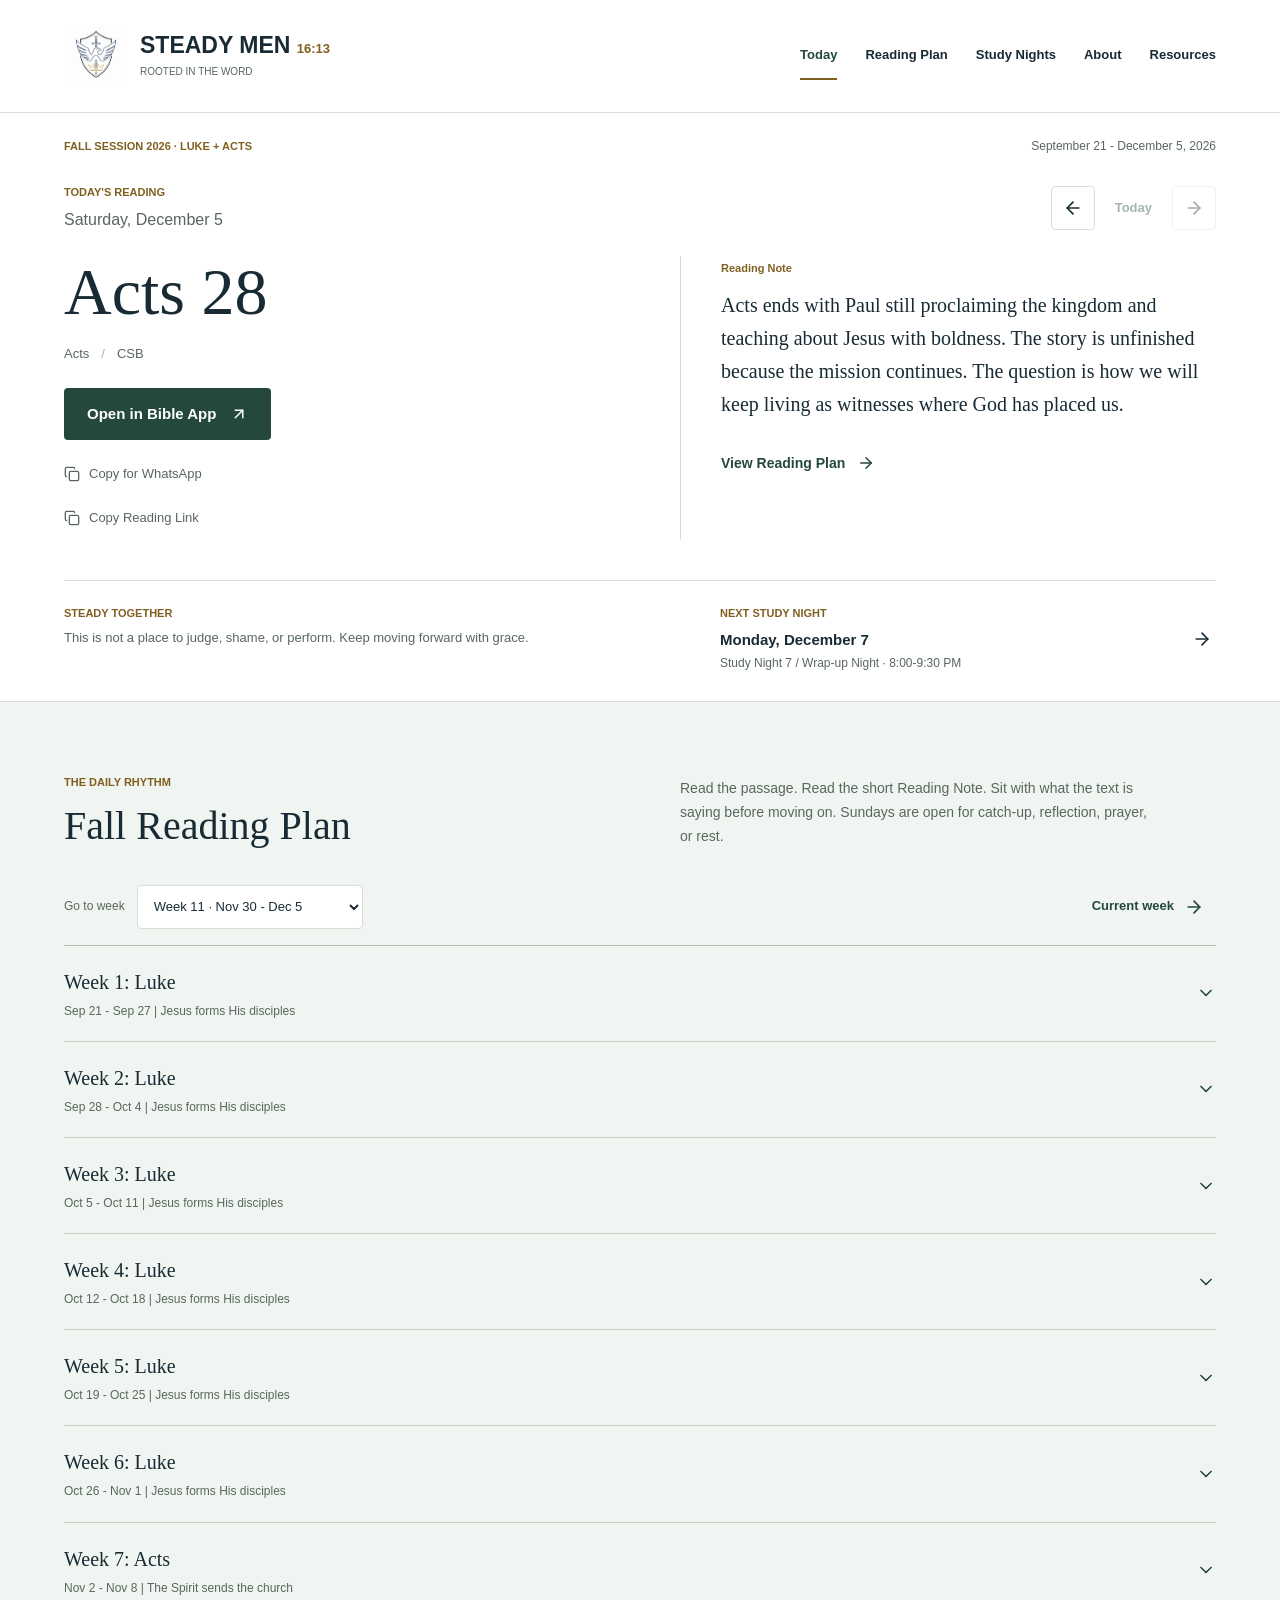
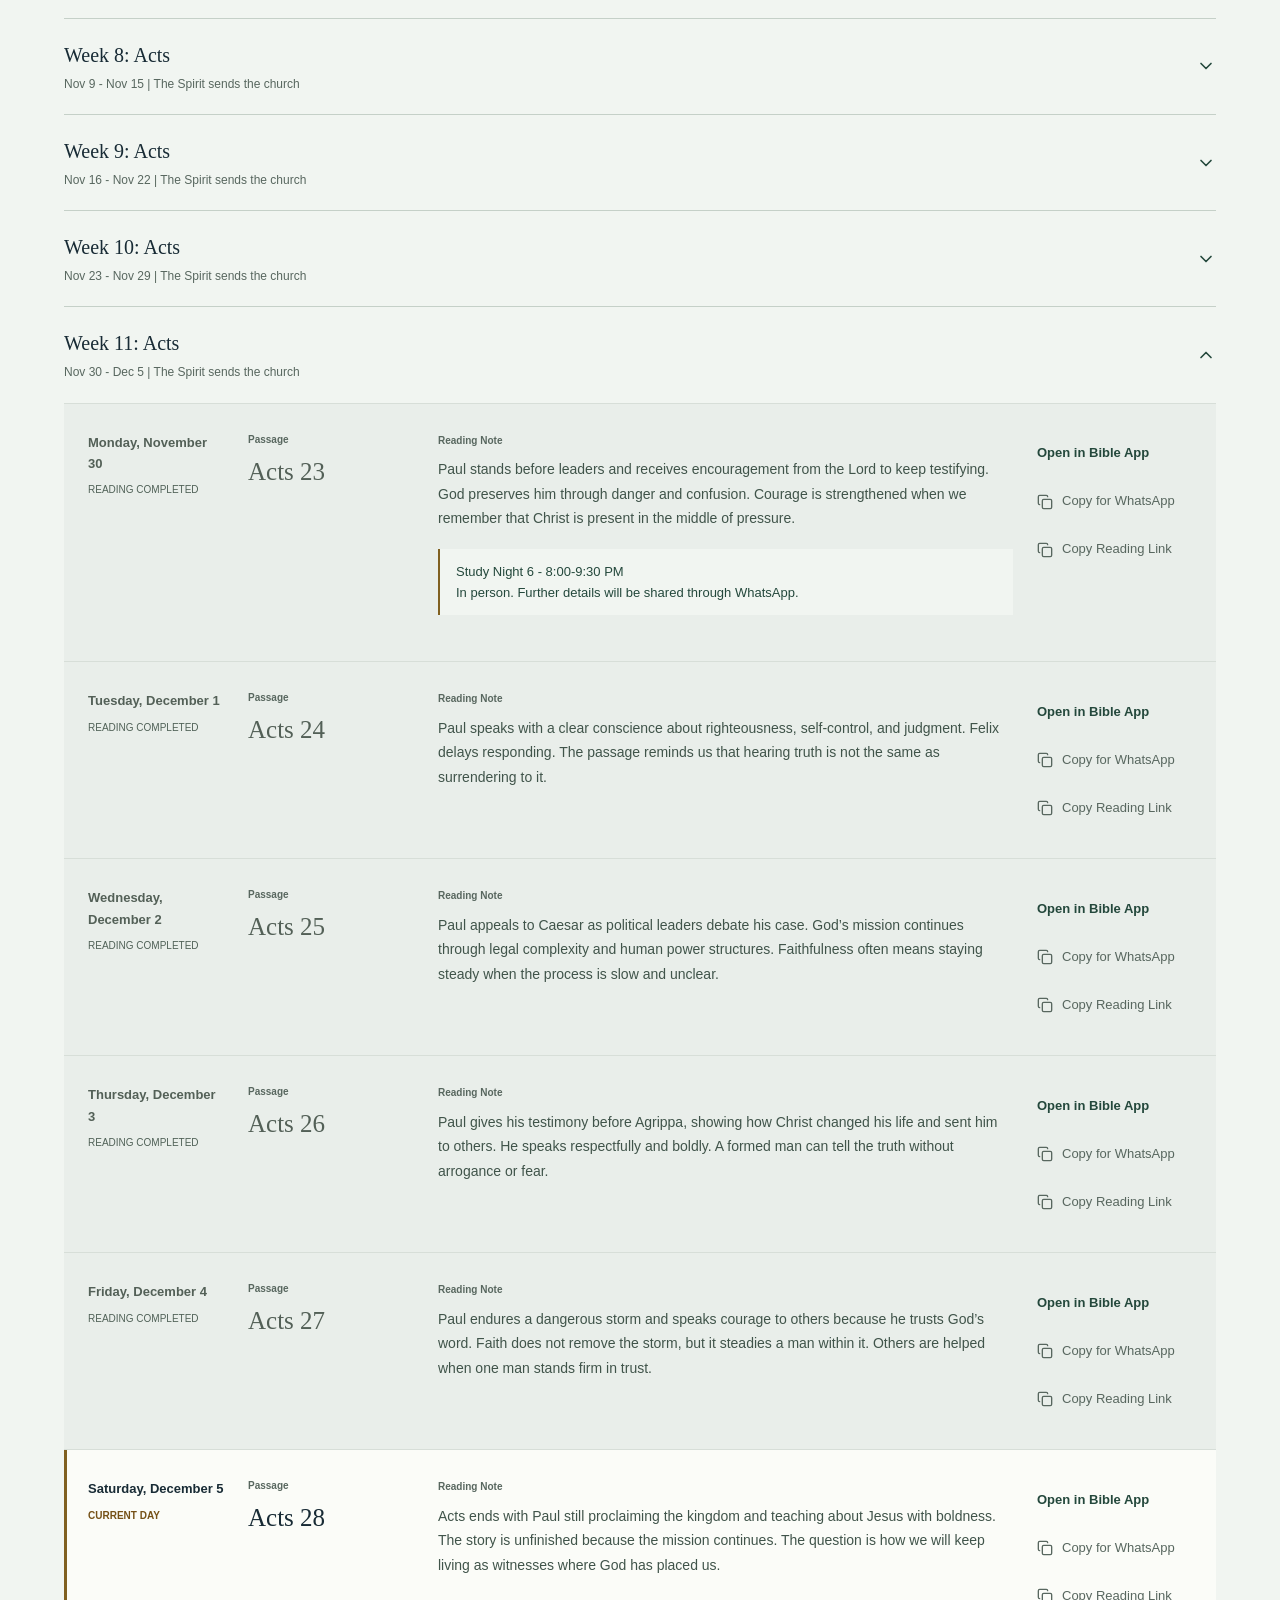
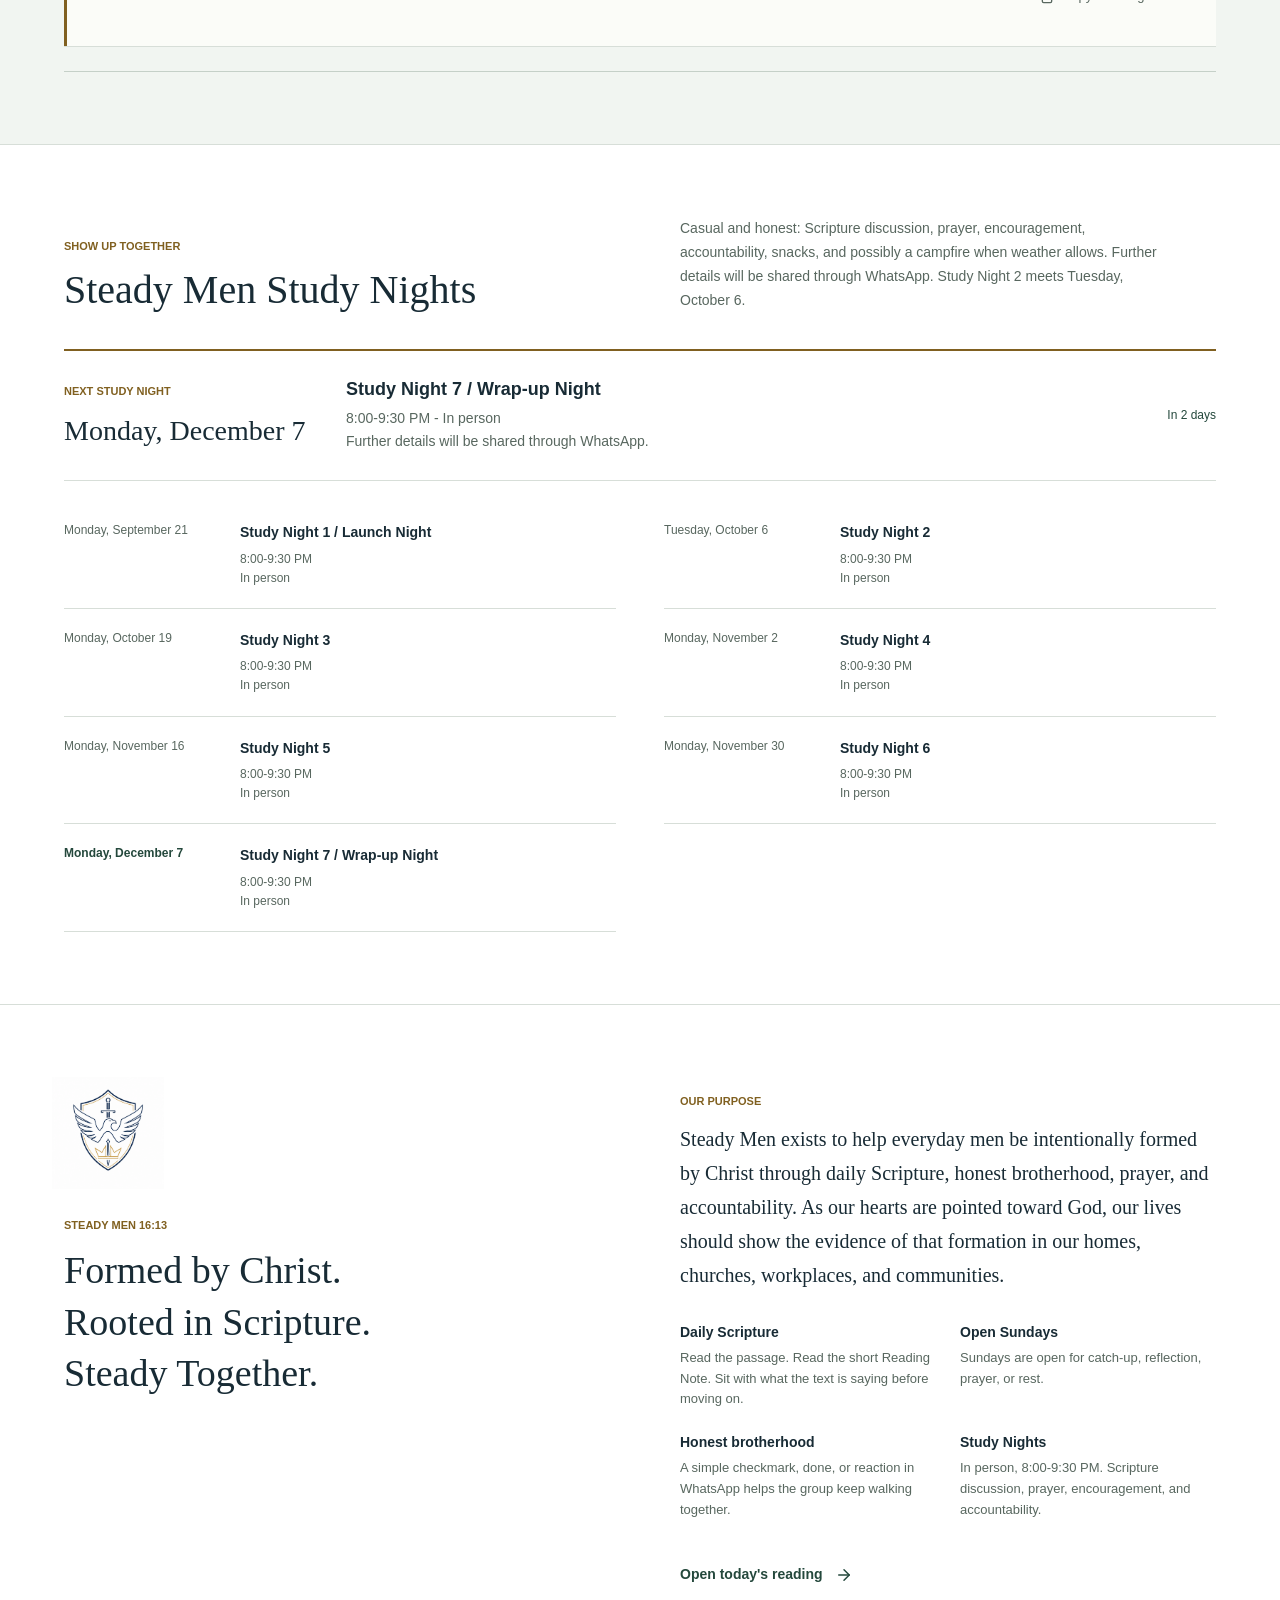
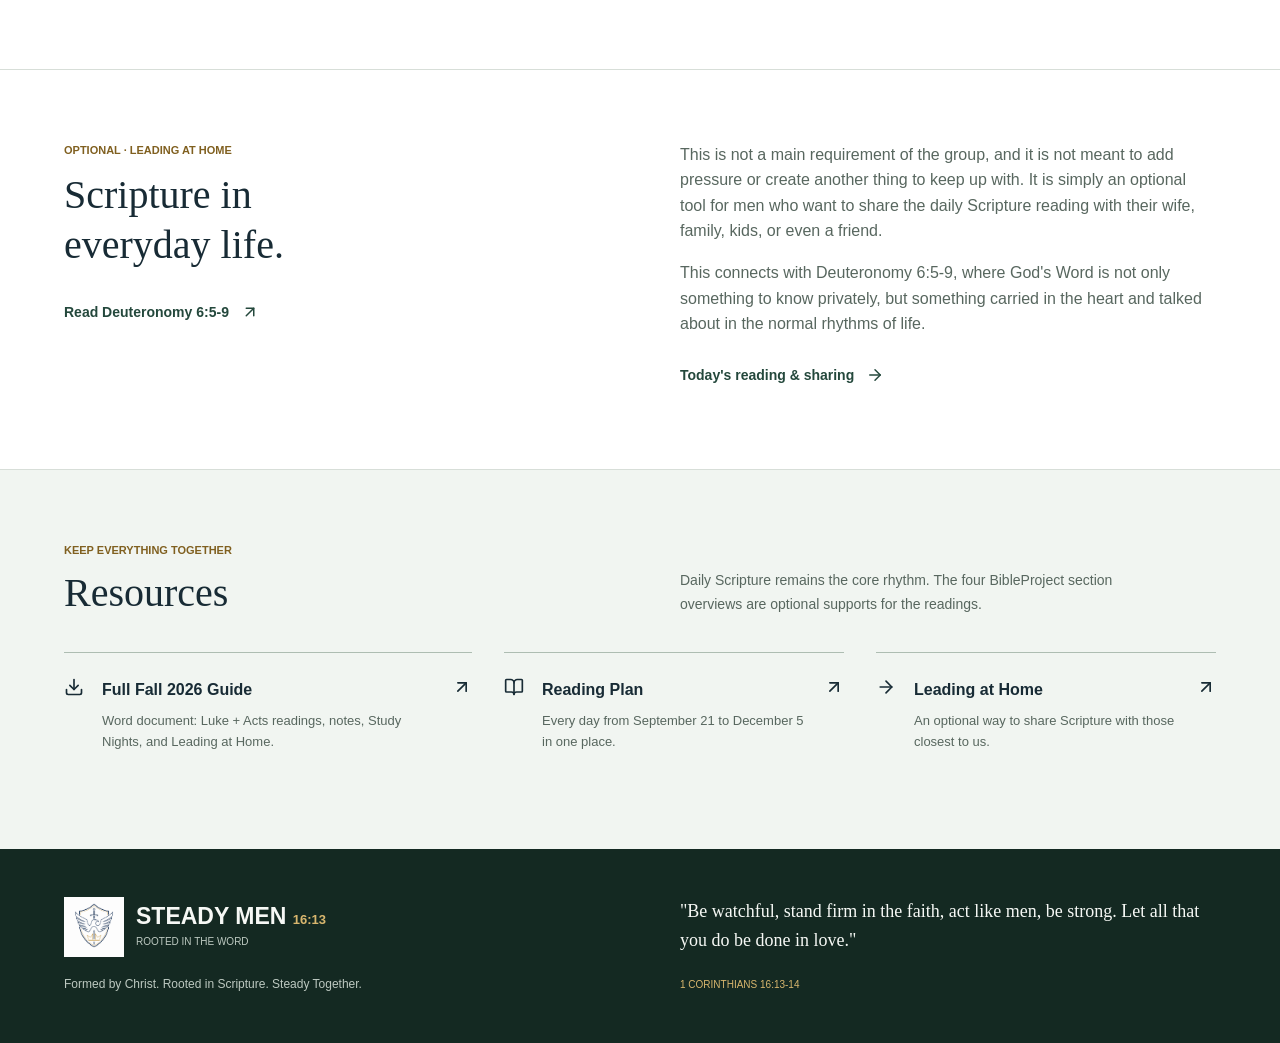
==== commit 8bd7d394: "Redesign Steady Men around the daily reading experience" ====
--- a/steady-men-v1/index.html
+++ b/steady-men-v1/index.html
@@ -2,144 +2,156 @@
 <html lang="en">
 <head>
   <meta charset="utf-8">
-  <meta name="viewport" content="width=device-width, initial-scale=1">
+  <meta name="viewport" content="width=device-width, initial-scale=1, viewport-fit=cover">
   <meta name="description" content="Steady Men 16:13 - Rooted in the Word. Fall Session 2026: Luke + Acts, September 21 - December 5. Daily Scripture, honest brotherhood, prayer, and accountability.">
-  <meta name="theme-color" content="#17212B">
+  <meta name="theme-color" content="#142922">
   <meta name="color-scheme" content="light">
+  <meta property="og:title" content="Steady Men 16:13 | Rooted in the Word">
+  <meta property="og:description" content="Formed by Christ. Rooted in Scripture. Steady Together. Fall 2026: Luke + Acts.">
+  <meta property="og:type" content="website">
   <title>Steady Men 16:13 | Rooted in the Word | Fall 2026</title>
   <link rel="icon" href="assets/steady-men-crest.png" type="image/png">
   <link rel="apple-touch-icon" href="assets/steady-men-crest.png">
   <link rel="manifest" href="manifest.webmanifest">
   <link rel="stylesheet" href="css/styles.css">
-  <link rel="stylesheet" href="css/rooted-word.css">
 </head>
 <body>
-  <a class="skip-link" href="#today">Skip to today's journey</a>
-  <div class="app-shell">
-    <aside class="sidebar" aria-label="Primary navigation">
+  <a class="skip-link" href="#today">Skip to today's reading</a>
+  <header class="site-header">
+    <div class="container masthead">
       <a class="brand" href="#today" aria-label="Steady Men home">
-        <img src="assets/steady-men-crest.png" alt="Steady Men crest" class="brand-mark">
-        <span class="brand-type"><strong>STEADY MEN</strong><small>1 CORINTHIANS 16:13</small></span>
+        <img src="assets/steady-men-crest.png" alt="Steady Men crest" width="64" height="64" class="brand-mark">
+        <span class="brand-type"><strong>STEADY MEN <span>16:13</span></strong><small>ROOTED IN THE WORD</small></span>
       </a>
-      <nav class="nav-list" id="desktop-nav">
-        <a href="#today" class="nav-link active" data-nav="today"><span class="nav-icon">◉</span>Today</a>
-        <a href="#reading-plan" class="nav-link" data-nav="reading-plan"><span class="nav-icon">▤</span>Reading Plan</a>
-        <a href="#study-nights" class="nav-link" data-nav="study-nights"><span class="nav-icon">◫</span>Study Nights</a>
-        <a href="#leading-at-home" class="nav-link" data-nav="leading-at-home"><span class="nav-icon">✦</span>Leading at Home</a>
-        <a href="#resources" class="nav-link" data-nav="resources"><span class="nav-icon">↗</span>Resources</a>
-      </nav>
-      <div class="sidebar-verse">
-        <div class="sidebar-label">OUR FOUNDATION</div>
-        <p>"Be watchful, stand firm in the faith, act like men, be strong. Let all that you do be done in love."</p>
-        <span>1 CORINTHIANS 16:13-14</span>
-      </div>
-    </aside>
-
-    <header class="mobile-header">
-      <a class="mobile-brand" href="#today"><img src="assets/steady-men-crest.png" alt=""><span><strong>STEADY MEN</strong><small>16:13</small></span></a>
-      <button id="menu-button" class="menu-button" type="button" aria-expanded="false" aria-controls="mobile-nav"><span></span><span></span><span></span><span class="visually-hidden">Open navigation</span></button>
-      <nav id="mobile-nav" class="mobile-nav" aria-label="Mobile navigation">
-        <a href="#today" data-nav="today">Today</a>
+      <nav class="desktop-nav" aria-label="Primary navigation">
+        <a href="#today" data-nav="today" class="active" aria-current="location">Today</a>
         <a href="#reading-plan" data-nav="reading-plan">Reading Plan</a>
         <a href="#study-nights" data-nav="study-nights">Study Nights</a>
-        <a href="#leading-at-home" data-nav="leading-at-home">Leading at Home</a>
+        <a href="#about" data-nav="about">About</a>
         <a href="#resources" data-nav="resources">Resources</a>
       </nav>
-    </header>
+      <button id="menu-button" class="icon-button menu-button" type="button" aria-label="Open navigation" aria-expanded="false" aria-controls="mobile-nav" title="Open navigation"><span class="icon icon-menu" aria-hidden="true"></span></button>
+    </div>
+    <nav id="mobile-nav" class="mobile-nav" aria-label="More navigation" hidden>
+      <a href="#about" data-nav="about">About Steady Men</a>
+      <a href="#leading-at-home" data-nav="leading-at-home">Leading at Home</a>
+      <a href="#resources" data-nav="resources">Resources &amp; full guide</a>
+    </nav>
+  </header>
 
-    <main class="main-content">
-      <section id="today" class="hero-section section-anchor" aria-labelledby="today-heading">
-        <div class="hero-content">
-          <div class="eyebrow" id="hero-kicker">FALL SESSION 2026 | LUKE + ACTS</div>
-          <h1 id="today-heading">Rooted in the Word.</h1>
-          <p class="session-dates">September 21 - December 5, 2026</p>
-          <p id="hero-status" class="hero-status">Loading today's reading...</p>
-          <div class="hero-actions">
-            <a id="hero-reading-link" class="button button-primary" href="#">Open Today's Reading <span aria-hidden="true">→</span></a>
-            <a class="button button-quiet" href="#reading-plan">View Reading Plan</a>
+  <main>
+    <section id="today" class="daily-section section-anchor" aria-labelledby="today-new-testament" tabindex="-1">
+      <div class="container">
+        <div class="session-line"><span class="eyebrow" id="hero-kicker">FALL SESSION 2026 · LUKE + ACTS</span><span class="session-dates">September 21 - December 5, 2026</span></div>
+        <p id="hero-status" class="session-notice">Loading today's reading...</p>
+        <div class="daily-topline">
+          <div><span id="today-reading-label" class="eyebrow">TODAY'S READING</span><p id="today-date" class="reading-date"></p></div>
+          <nav class="day-navigation" aria-label="Reading navigation">
+            <button id="previous-reading" class="icon-button" type="button" aria-label="Previous reading day" title="Previous reading day"><span class="icon icon-arrow-left" aria-hidden="true"></span></button>
+            <button id="return-today" class="quiet-button" type="button">Today</button>
+            <button id="next-reading" class="icon-button" type="button" aria-label="Next reading day" title="Next reading day"><span class="icon icon-arrow-right" aria-hidden="true"></span></button>
+          </nav>
+        </div>
+        <div class="daily-layout">
+          <div class="daily-passage">
+            <h1 id="today-new-testament">Rooted in the Word.</h1>
+            <p class="reading-context"><span id="today-companion"></span><span id="today-translation">CSB</span></p>
+            <a id="today-reading-link" class="button button-primary external-link" href="#reading-plan">Open in Bible App</a>
+            <div class="share-actions">
+              <button id="today-copy-button" class="copy-reading-button" type="button" data-copy-kind="whatsapp" data-default-label="Copy for WhatsApp">Copy for WhatsApp</button>
+              <button id="today-share-button" class="copy-reading-button" type="button" data-copy-kind="reading-link" data-default-label="Copy Reading Link">Copy Reading Link</button>
+            </div>
+            <div id="today-overview"></div>
+          </div>
+          <div class="daily-note">
+            <h2 class="eyebrow">Reading Note</h2>
+            <p id="today-note" class="reading-note-text"></p>
+            <div id="today-study-night"></div>
+            <a class="text-link forward-link" href="#reading-plan">View Reading Plan</a>
           </div>
         </div>
-        <div class="hero-side">
-          <img src="assets/steady-men-crest.png" alt="" class="hero-mark">
-          <div class="hero-side-rule"></div>
-          <p>Formed by Christ.<br>Rooted in Scripture.<br>Steady Together.</p>
+        <div class="daily-bottom">
+          <div class="brotherhood-inline"><span class="eyebrow">STEADY TOGETHER</span><p id="brotherhood-reminder"></p><a id="whatsapp-link" class="text-link hidden" href="#" target="_blank" rel="noopener">Open WhatsApp Group</a></div>
+          <a id="next-gathering-preview" class="next-preview" href="#study-nights"></a>
         </div>
-      </section>
+      </div>
+    </section>
 
-      <section class="today-grid" aria-label="Today's journey details">
-        <article class="card reading-card">
-          <div class="card-topline"><span class="card-icon">✦</span><span class="eyebrow" id="today-reading-label">TODAY'S READING</span></div>
-          <div id="today-date" class="card-date"></div>
-          <h2 id="today-new-testament" class="reading-primary"></h2>
-          <p id="today-companion" class="reading-companion"></p>
-          <div class="card-actions">
-            <a id="today-reading-link" class="text-link" href="#" target="_blank" rel="noopener">Open in Bible App</a>
-            <button id="today-copy-button" class="copy-reading-button compact" type="button" data-copy-kind="whatsapp" data-default-label="Copy for WhatsApp">Copy for WhatsApp</button>
-            <button id="today-share-button" class="copy-reading-button compact" type="button" data-copy-kind="reading-link" data-default-label="Copy Reading Link">Copy Reading Link</button>
-          </div>
-          <div id="today-overview"></div>
-          <div id="today-study-night"></div>
-        </article>
-
-        <article class="card reflection-card">
-          <div class="card-topline"><span class="card-icon">◌</span><span class="eyebrow">TODAY'S NOTE</span></div>
-          <h2>Keep this in view.</h2>
-          <p id="today-note" class="reflection-text"></p>
-        </article>
-
-        <article class="card brotherhood-card">
-          <div class="card-topline"><span class="card-icon">⌁</span><span class="eyebrow">BROTHERHOOD</span></div>
-          <h2>Do not disappear.</h2>
-          <p id="brotherhood-reminder" class="brotherhood-text"></p>
-          <a id="whatsapp-link" class="text-link hidden" href="#" target="_blank" rel="noopener">Open WhatsApp Group <span aria-hidden="true">→</span></a>
-        </article>
-
-        <article class="card memory-card">
-          <div class="card-topline"><span class="card-icon">⌂</span><span class="eyebrow">OUR PURPOSE</span></div>
-          <h2>Formed by Christ.</h2>
-          <p>Steady Men exists to help everyday men be intentionally formed by Christ through daily Scripture, honest brotherhood, prayer, and accountability. As our hearts are pointed toward God, our lives should show the evidence of that formation in our homes, churches, workplaces, and communities.</p>
-        </article>
-      </section>
-
-      <section id="reading-plan" class="section-block section-anchor" aria-labelledby="reading-plan-heading">
-        <div class="section-header"><div><p class="eyebrow">SEPTEMBER 21 - DECEMBER 5, 2026 | LUKE + ACTS</p><h2 id="reading-plan-heading">Fall Reading Plan</h2></div><p class="section-intro">Read the passage. Read the short Reading Note. Sit with what the text is saying before moving on. Sundays are open for catch-up, reflection, prayer, or rest.</p></div>
+    <section id="reading-plan" class="section-block plan-section section-anchor" aria-labelledby="reading-plan-heading">
+      <div class="container">
+        <div class="section-heading">
+          <div><p class="eyebrow">THE DAILY RHYTHM</p><h2 id="reading-plan-heading">Fall Reading Plan</h2></div>
+          <p class="section-intro">Read the passage. Read the short Reading Note. Sit with what the text is saying before moving on. Sundays are open for catch-up, reflection, prayer, or rest.</p>
+        </div>
+        <div class="plan-toolbar">
+          <label for="week-select">Go to week <select id="week-select"></select></label>
+          <button id="plan-current" class="quiet-button" type="button">Current week <span class="icon icon-arrow-right" aria-hidden="true"></span></button>
+        </div>
         <div id="plan-notice" class="plan-notice"></div>
         <div id="reading-plan-list" class="reading-plan-list"></div>
-      </section>
+      </div>
+    </section>
 
-      <section id="study-nights" class="section-block section-anchor" aria-labelledby="study-nights-heading">
-        <div class="section-header"><div><p class="eyebrow">IN PERSON | 8:00-9:30 PM</p><h2 id="study-nights-heading">Steady Men Study Nights</h2></div><p class="section-intro">Casual and honest: Scripture discussion, prayer, encouragement, accountability, snacks, and possibly a campfire when weather allows. Further details will be shared through WhatsApp. Study Night 2 meets Tuesday, October 6.</p></div>
-        <div id="next-study-night" class="next-gathering-card"></div>
+    <section id="study-nights" class="section-block section-anchor" aria-labelledby="study-nights-heading">
+      <div class="container">
+        <div class="section-heading">
+          <div><p class="eyebrow">SHOW UP TOGETHER</p><h2 id="study-nights-heading">Steady Men Study Nights</h2></div>
+          <p class="section-intro">Casual and honest: Scripture discussion, prayer, encouragement, accountability, snacks, and possibly a campfire when weather allows. Further details will be shared through WhatsApp. Study Night 2 meets Tuesday, October 6.</p>
+        </div>
+        <div id="next-study-night" class="next-gathering"></div>
         <div id="study-night-list" class="gathering-list"></div>
-      </section>
+      </div>
+    </section>
 
-      <section id="leading-at-home" class="section-block section-anchor memory-section" aria-labelledby="leading-at-home-heading">
-        <div class="memory-layout">
-          <div><p class="eyebrow">OPTIONAL | LEADING AT HOME</p><h2 id="leading-at-home-heading">Scripture in everyday life.</h2><p class="memory-lead">This is not a main requirement of the group, and it is not meant to add pressure or create another thing to keep up with. It is simply an optional tool for men who want to share the daily Scripture reading with their wife, family, kids, or even a friend.</p><p class="memory-lead">This connects with Deuteronomy 6:5-9, where God's Word is not only something to know privately, but something carried in the heart and talked about in the normal rhythms of life.</p><a class="button button-outline" href="https://www.bible.com/bible/1713/DEU.6.5-9.CSB" target="_blank" rel="noopener">Read Deuteronomy 6:5-9 <span aria-hidden="true">→</span></a></div>
-          <div class="memory-visual"><div class="tree-ring ring-1"></div><div class="tree-ring ring-2"></div><div class="tree-ring ring-3"></div><div class="tree-symbol">✦</div><div class="memory-ref">DEUTERONOMY<br><strong>6:5-9</strong></div></div>
+    <section id="about" class="section-block about-section section-anchor" aria-labelledby="about-heading">
+      <div class="container about-layout">
+        <div class="about-title"><img src="assets/steady-men-crest.png" alt="" width="112" height="112" loading="lazy"><p class="eyebrow">STEADY MEN 16:13</p><h2 id="about-heading">Formed by Christ.<br>Rooted in Scripture.<br>Steady Together.</h2></div>
+        <div class="about-copy">
+          <p class="eyebrow">OUR PURPOSE</p>
+          <p class="purpose-text">Steady Men exists to help everyday men be intentionally formed by Christ through daily Scripture, honest brotherhood, prayer, and accountability. As our hearts are pointed toward God, our lives should show the evidence of that formation in our homes, churches, workplaces, and communities.</p>
+          <div class="rhythm-list">
+            <div><h3>Daily Scripture</h3><p>Read the passage. Read the short Reading Note. Sit with what the text is saying before moving on.</p></div>
+            <div><h3>Open Sundays</h3><p>Sundays are open for catch-up, reflection, prayer, or rest.</p></div>
+            <div><h3>Honest brotherhood</h3><p>A simple checkmark, done, or reaction in WhatsApp helps the group keep walking together.</p></div>
+            <div><h3>Study Nights</h3><p>In person, 8:00-9:30 PM. Scripture discussion, prayer, encouragement, and accountability.</p></div>
+          </div>
+          <a class="text-link forward-link" href="#today">Open today's reading</a>
         </div>
-      </section>
+      </div>
+    </section>
 
-      <section id="resources" class="section-block section-anchor" aria-labelledby="resources-heading">
-        <div class="section-header"><div><p class="eyebrow">KEEP EVERYTHING TOGETHER</p><h2 id="resources-heading">Resources</h2></div><p class="section-intro">Daily Scripture remains the core rhythm. The four BibleProject section overviews are optional supports for the readings.</p></div>
+    <section id="leading-at-home" class="section-block section-anchor" aria-labelledby="leading-at-home-heading">
+      <div class="container home-layout">
+        <div><p class="eyebrow">OPTIONAL · LEADING AT HOME</p><h2 id="leading-at-home-heading">Scripture in<br>everyday life.</h2><a class="text-link external-link" href="https://www.bible.com/bible/1713/DEU.6.5-9.CSB" target="_blank" rel="noopener">Read Deuteronomy 6:5-9</a></div>
+        <div class="home-copy"><p>This is not a main requirement of the group, and it is not meant to add pressure or create another thing to keep up with. It is simply an optional tool for men who want to share the daily Scripture reading with their wife, family, kids, or even a friend.</p><p>This connects with Deuteronomy 6:5-9, where God's Word is not only something to know privately, but something carried in the heart and talked about in the normal rhythms of life.</p><a class="text-link forward-link" href="#today">Today's reading &amp; sharing</a></div>
+      </div>
+    </section>
+
+    <section id="resources" class="section-block resources-section section-anchor" aria-labelledby="resources-heading">
+      <div class="container">
+        <div class="section-heading"><div><p class="eyebrow">KEEP EVERYTHING TOGETHER</p><h2 id="resources-heading">Resources</h2></div><p class="section-intro">Daily Scripture remains the core rhythm. The four BibleProject section overviews are optional supports for the readings.</p></div>
         <div class="resource-grid">
-          <a id="study-package-link" class="resource-card" href="assets/steady-men-fall-2026-final.docx" download><span class="resource-icon">↓</span><span><strong>Full Fall 2026 Guide</strong><small>Word document: Luke + Acts readings, notes, Study Nights, and Leading at Home.</small></span><span class="resource-arrow">→</span></a>
-          <a class="resource-card" href="#reading-plan"><span class="resource-icon">▤</span><span><strong>Reading Plan</strong><small>Every day from September 21 to December 5 in one place.</small></span><span class="resource-arrow">→</span></a>
-          <a class="resource-card" href="#leading-at-home"><span class="resource-icon">✦</span><span><strong>Leading at Home</strong><small>An optional way to share Scripture with those closest to us.</small></span><span class="resource-arrow">→</span></a>
+          <a id="study-package-link" class="resource-card" href="assets/steady-men-fall-2026-final.docx" download><span class="icon icon-download" aria-hidden="true"></span><span><strong>Full Fall 2026 Guide</strong><small>Word document: Luke + Acts readings, notes, Study Nights, and Leading at Home.</small></span><span class="icon icon-arrow-up-right" aria-hidden="true"></span></a>
+          <a class="resource-card" href="#reading-plan"><span class="icon icon-book-open" aria-hidden="true"></span><span><strong>Reading Plan</strong><small>Every day from September 21 to December 5 in one place.</small></span><span class="icon icon-arrow-up-right" aria-hidden="true"></span></a>
+          <a class="resource-card" href="#leading-at-home"><span class="icon icon-arrow-right" aria-hidden="true"></span><span><strong>Leading at Home</strong><small>An optional way to share Scripture with those closest to us.</small></span><span class="icon icon-arrow-up-right" aria-hidden="true"></span></a>
         </div>
-        <div class="optional-resources" hidden>
-          <div class="section-header compact"><div><p class="eyebrow">OPTIONAL SUPPORT</p><h2>Video Resources</h2></div></div>
-          <div id="optional-resource-list" class="optional-resource-list"></div>
-        </div>
-      </section>
-
-      <footer class="site-footer">
-        <div class="footer-brand"><img src="assets/steady-men-crest.png" alt=""><span><strong>STEADY MEN</strong><small>1 CORINTHIANS 16:13</small></span></div>
-        <p>Be watchful. Stand firm in the faith. Act like men. Be strong. Let everything be done in love.</p>
-      </footer>
-    </main>
-  </div>
-  <p id="copy-status" class="visually-hidden" role="status" aria-live="polite"></p>
+        <div class="optional-resources" hidden><h3>Video Resources</h3><div id="optional-resource-list" class="optional-resource-list"></div></div>
+      </div>
+    </section>
+    <noscript><div class="container no-script"><p>The daily reading and sharing controls need JavaScript. The full Fall guide includes the complete reading plan.</p><a class="text-link" href="assets/steady-men-fall-2026-final.docx">Download the full guide</a></div></noscript>
+  </main>
+  <footer class="site-footer">
+    <div class="container footer-layout">
+      <div><a class="brand" href="#today"><img src="assets/steady-men-crest.png" alt="" width="60" height="60" loading="lazy"><span class="brand-type"><strong>STEADY MEN <span>16:13</span></strong><small>ROOTED IN THE WORD</small></span></a><p>Formed by Christ. Rooted in Scripture. Steady Together.</p></div>
+      <div class="foundation"><p>"Be watchful, stand firm in the faith, act like men, be strong. Let all that you do be done in love."</p><span>1 CORINTHIANS 16:13-14</span></div>
+    </div>
+  </footer>
+  <nav class="bottom-nav" aria-label="Daily navigation">
+    <a href="#today" data-nav="today" class="active" aria-current="location"><span class="icon icon-book-open" aria-hidden="true"></span>Today</a>
+    <a href="#reading-plan" data-nav="reading-plan"><span class="icon icon-menu" aria-hidden="true"></span>Reading Plan</a>
+    <a href="#study-nights" data-nav="study-nights"><span class="icon icon-calendar-days" aria-hidden="true"></span>Study Nights</a>
+  </nav>
+  <p id="copy-status" class="copy-status" role="status" aria-live="polite"></p>
   <script src="js/study-data.js"></script>
   <script src="js/app.js"></script>
 </body>
--- a/steady-men-v1/css/styles.css
+++ b/steady-men-v1/css/styles.css
@@ -1,229 +1,279 @@
 :root {
-  --navy: #17212B;
-  --navy-deep: #0D171F;
-  --navy-mid: #213142;
-  --gold: #BE8B3B;
-  --gold-light: #D3AA64;
-  --paper: #F5F3EE;
-  --white: #FFFFFF;
-  --ink: #1C2630;
-  --muted: #68737D;
-  --line: #DED8CD;
-  --soft-gold: #F7F0E4;
-  --shadow: 0 18px 38px rgba(16, 24, 31, .08);
-  --radius: 18px;
-}
-
+  --ink: #182b35;
+  --green: #24483c;
+  --green-deep: #142922;
+  --gold: #806020;
+  --muted: #58675f;
+  --line: #d7ded8;
+  --paper: #ffffff;
+  --wash: #f1f5f1;
+  --past: #e9eeea;
+  --white: #ffffff;
+  --radius: 4px;
+  --space: 8px;
+  --reading-font: Georgia, "Times New Roman", serif;
+}
 * { box-sizing: border-box; }
-html { scroll-behavior: smooth; }
-body { margin: 0; background: var(--paper); color: var(--ink); font-family: Aptos, "Segoe UI", Arial, sans-serif; font-size: 16px; line-height: 1.5; }
+html { scroll-behavior: smooth; scroll-padding-top: 24px; }
+body { margin: 0; background: var(--paper); color: var(--ink); font: 16px/1.6 "Segoe UI", Arial, sans-serif; letter-spacing: 0; }
+button, input, select { font: inherit; }
+button, a { -webkit-tap-highlight-color: transparent; }
 a { color: inherit; text-decoration: none; }
-button, a { -webkit-tap-highlight-color: transparent; }
-.skip-link { position: fixed; top: -60px; left: 16px; z-index: 1000; background: var(--gold); color: #fff; padding: 10px 14px; border-radius: 8px; font-weight: 800; }
-.skip-link:focus { top: 16px; }
-.hidden { display: none !important; }
-.visually-hidden { position: absolute; width: 1px; height: 1px; padding: 0; margin: -1px; overflow: hidden; clip: rect(0, 0, 0, 0); white-space: nowrap; border: 0; }
-
-.app-shell { min-height: 100vh; display: grid; grid-template-columns: 274px minmax(0, 1fr); }
-.sidebar { position: sticky; top: 0; height: 100vh; display: flex; flex-direction: column; background: linear-gradient(165deg, #17212B 0%, #0C151D 100%); padding: 28px 18px 22px; color: #fff; }
-.brand { display: flex; align-items: center; gap: 13px; padding: 0 9px 25px; border-bottom: 1px solid rgba(255,255,255,.13); }
-.brand-mark { width: 53px; height: 53px; flex: 0 0 auto; object-fit: contain; border-radius: 8px; background: #fff; }
-.brand-type { display: grid; gap: 3px; }
-.brand-type strong { font-size: 17px; letter-spacing: 3.2px; font-weight: 800; }
-.brand-type small { color: var(--gold-light); font-size: 9px; letter-spacing: 2.1px; font-weight: 800; }
-.nav-list { display: grid; gap: 5px; padding-top: 23px; }
-.nav-link { display: flex; align-items: center; gap: 13px; padding: 12px 13px; border-radius: 10px; color: #D4D8DB; font-weight: 700; font-size: 14px; transition: .18s ease; }
-.nav-icon { color: var(--gold-light); width: 17px; text-align: center; font-size: 16px; }
-.nav-link:hover, .nav-link.active { background: rgba(190,139,59,.18); color: #fff; }
-.nav-link.active { box-shadow: inset 3px 0 0 var(--gold); }
-.sidebar-verse { margin-top: auto; padding: 19px 11px 2px; border-top: 1px solid rgba(255,255,255,.13); color: #DEE2E5; }
-.sidebar-label { color: var(--gold-light); font-size: 9px; letter-spacing: 1.8px; font-weight: 800; }
-.sidebar-verse p { margin: 9px 0 10px; font-family: Georgia, serif; font-size: 14px; line-height: 1.56; }
-.sidebar-verse span { color: var(--gold-light); font-size: 9px; font-weight: 800; letter-spacing: 1.4px; }
-
-.mobile-header { display: none; }
-.main-content { width: min(1210px, 100%); margin: 0 auto; padding: 34px 34px 42px; }
-.section-anchor { scroll-margin-top: 20px; }
-.hero-section { position: relative; min-height: 285px; border-radius: var(--radius); overflow: hidden; display: grid; grid-template-columns: minmax(0,1fr) 255px; background: radial-gradient(circle at 95% 10%, rgba(190,139,59,.18), transparent 26%), linear-gradient(125deg, #111D27 0%, #17212B 56%, #263848 100%); color: #fff; box-shadow: var(--shadow); }
-.hero-section:after { content: ""; position: absolute; inset: 0; background-image: linear-gradient(120deg, transparent 0 66%, rgba(255,255,255,.035) 66% 67%, transparent 67% 100%); pointer-events: none; }
-.hero-content { position: relative; z-index: 1; padding: 43px 42px 37px; align-self: center; }
-.eyebrow { margin: 0 0 7px; color: var(--gold); font-size: 11px; font-weight: 800; letter-spacing: 1.45px; line-height: 1.2; }
-.hero-section .eyebrow { color: var(--gold-light); }
-.hero-section h1 { max-width: 620px; margin: 0 0 12px; font-size: clamp(2.1rem, 4.1vw, 3.6rem); line-height: 1.03; letter-spacing: -.045em; }
-.hero-status { max-width: 600px; margin: 0 0 25px; color: #DDE3E7; font-size: 17px; }
-.hero-actions { display: flex; gap: 10px; flex-wrap: wrap; }
-.button { display: inline-flex; align-items: center; justify-content: center; gap: 9px; min-height: 43px; padding: 10px 15px; border: 1px solid transparent; border-radius: 9px; font-weight: 800; font-size: 14px; transition: transform .18s ease, box-shadow .18s ease, background .18s ease; }
-.button:hover { transform: translateY(-1px); }
-.button-primary { background: var(--gold); color: #fff; box-shadow: 0 8px 18px rgba(0,0,0,.16); }
-.button-primary:hover { background: #A9782E; }
-.button-quiet { color: #F8F7F4; border-color: rgba(255,255,255,.34); background: rgba(255,255,255,.04); }
-.button-quiet:hover { background: rgba(255,255,255,.12); }
-.button-outline { color: var(--navy); border-color: var(--gold); background: transparent; }
-.button-outline:hover { background: var(--soft-gold); }
-.hero-side { position: relative; z-index: 1; display: flex; flex-direction: column; justify-content: center; align-items: center; padding: 32px 32px 28px; background: rgba(0,0,0,.10); }
-.hero-mark { width: 128px; height: 128px; object-fit: contain; border-radius: 16px; background: #fff; filter: drop-shadow(0 10px 18px rgba(0,0,0,.16)); }
-.hero-side-rule { width: 52px; height: 2px; margin: 18px 0 14px; background: var(--gold); }
-.hero-side p { margin: 0; color: #E6EAEC; text-align: center; font-size: 13px; line-height: 1.52; }
-
-.today-grid { display: grid; grid-template-columns: 1fr 1.15fr 1fr 1fr; gap: 14px; margin-top: 16px; }
-.card { min-height: 247px; padding: 21px; background: var(--white); border: 1px solid var(--line); border-radius: 15px; box-shadow: 0 7px 18px rgba(16,24,31,.04); }
-.card-topline { display: flex; align-items: center; gap: 8px; }
-.card-icon { color: var(--gold); font-size: 17px; line-height: 1; }
-.card .eyebrow { margin: 0; font-size: 10px; }
-.card h2 { margin: 15px 0 6px; color: var(--navy); font-size: 22px; line-height: 1.11; letter-spacing: -.022em; }
-.card-date { margin-top: 17px; color: var(--muted); font-size: 12px; font-weight: 700; }
-.reading-primary { margin-top: 5px !important; font-size: 27px !important; }
-.reading-companion { min-height: 48px; margin: 0 0 19px; color: var(--muted); font-size: 14px; line-height: 1.45; }
-.text-link { display: inline-flex; align-items: center; gap: 8px; color: #8D611E; font-size: 13px; font-weight: 800; }
-.text-link:hover { color: var(--navy); }
-.reflection-card { background: #FDFCF9; }
-.reflection-text { min-height: 71px; margin: 0; color: #454F58; font-size: 14px; line-height: 1.5; }
-.reflection-prompt { margin-top: 15px; padding-top: 12px; border-top: 1px solid var(--line); }
-.reflection-prompt span { display: block; color: var(--gold); text-transform: uppercase; font-size: 9px; font-weight: 800; letter-spacing: 1.2px; }
-.reflection-prompt p { margin: 4px 0 0; color: var(--navy); font-size: 13px; font-weight: 750; line-height: 1.38; }
-.brotherhood-card { background: var(--navy); border-color: var(--navy); color: #fff; }
-.brotherhood-card .eyebrow, .brotherhood-card .card-icon { color: var(--gold-light); }
-.brotherhood-card h2 { color: #fff; }
-.brotherhood-text { min-height: 72px; margin: 0 0 15px; color: #D9E0E4; font-size: 14px; line-height: 1.52; }
-.brotherhood-card .text-link { color: var(--gold-light); }
-.memory-card { background: linear-gradient(145deg, #F9F4EA, #FFFDFC); }
-.memory-card p { min-height: 48px; margin: 0 0 20px; color: var(--muted); font-size: 14px; }
-
-.section-block, .study-section { margin-top: 48px; }
-.section-header { display: grid; grid-template-columns: 1.1fr .9fr; align-items: end; gap: 22px; margin-bottom: 19px; }
-.section-header.compact { align-items: center; }
-.section-header h2 { margin: 0; color: var(--navy); font-size: 30px; letter-spacing: -.037em; line-height: 1.1; }
-.section-intro { max-width: 450px; margin: 0; color: var(--muted); font-size: 14px; line-height: 1.52; }
-.study-feature-card { display: grid; grid-template-columns: 125px minmax(0,1fr) auto; align-items: center; gap: 24px; padding: 24px 27px; background: var(--white); border: 1px solid var(--line); border-left: 5px solid var(--gold); border-radius: 14px; box-shadow: 0 7px 18px rgba(16,24,31,.04); }
-.study-week-number { color: var(--gold); font-size: 12px; font-weight: 850; letter-spacing: 1.5px; }
-.study-copy .eyebrow { margin: 0 0 4px; }
-.study-copy h3 { margin: 0 0 6px; color: var(--navy); font-size: 24px; line-height: 1.1; }
-.study-copy p:not(.eyebrow) { margin: 0; color: var(--muted); font-size: 14px; line-height: 1.48; }
-
-.next-gathering-card { display: grid; grid-template-columns: 185px minmax(0,1fr) auto; align-items: center; gap: 24px; padding: 25px 27px; background: linear-gradient(120deg, #F6EFDFF0, #FFFDF9); border: 1px solid #E5D6B9; border-radius: 15px; }
-.gathering-date-block { display: grid; gap: 1px; color: var(--navy); }
-.gathering-date-block span { color: var(--gold); font-size: 10px; font-weight: 850; letter-spacing: 1.35px; }
-.gathering-date-block strong { font-size: 25px; line-height: 1.1; }
-.gathering-copy h3 { margin: 0 0 5px; color: var(--navy); font-size: 19px; }
-.gathering-copy p { margin: 0; color: var(--muted); font-size: 14px; }
-.gathering-countdown { color: #8D611E; font-size: 13px; font-weight: 850; white-space: nowrap; }
-.gathering-list { display: grid; grid-template-columns: repeat(4, 1fr); gap: 11px; margin-top: 12px; }
-.gathering-mini { padding: 15px; background: var(--white); border: 1px solid var(--line); border-radius: 12px; }
-.gathering-mini.is-next { border-color: var(--gold); box-shadow: inset 0 0 0 1px var(--gold); }
-.gathering-mini .mini-date { display: block; color: var(--gold); font-size: 10px; font-weight: 850; letter-spacing: 1.1px; }
-.gathering-mini strong { display: block; margin: 6px 0; color: var(--navy); font-size: 15px; }
-.gathering-mini span:last-child { color: var(--muted); font-size: 12px; line-height: 1.35; }
-
-.plan-notice { display: none; margin: -5px 0 15px; padding: 11px 13px; color: #79551B; background: var(--soft-gold); border-left: 3px solid var(--gold); border-radius: 4px; font-size: 13px; font-weight: 700; }
-.reading-plan-list { display: grid; gap: 11px; }
-.week-details { overflow: hidden; border: 1px solid var(--line); border-radius: 14px; background: var(--white); }
-.week-details[open] { box-shadow: 0 7px 18px rgba(16,24,31,.035); }
-.week-summary { display: flex; align-items: center; justify-content: space-between; gap: 12px; padding: 17px 19px; cursor: pointer; list-style: none; }
+button { cursor: pointer; }
+button:disabled { cursor: default; opacity: .4; }
+a:focus-visible, button:focus-visible, select:focus-visible, summary:focus-visible { outline: 3px solid #956824; outline-offset: 5px; }
+[hidden], .hidden { display: none !important; }
+h1, h2, h3, p { margin-top: 0; }
+h1, h2, h3 { line-height: 1.15; font-weight: 400; }
+h2 { font-family: var(--reading-font); font-size: 40px; margin-bottom: 20px; }
+h3 { font-size: 18px; font-weight: 600; }
+.container { width: min(1152px, calc(100% - 96px)); margin-inline: auto; }
+.section-anchor { scroll-margin-top: 28px; }
+.skip-link { position: fixed; left: 16px; top: 12px; z-index: 100; padding: 12px 20px; background: var(--green-deep); color: white; transform: translateY(-150%); }
+.skip-link:focus { transform: translateY(0); }
+.eyebrow { display: block; color: var(--gold); font-size: 11px; font-weight: 700; line-height: 1.5; letter-spacing: 0; margin: 0 0 12px; }
+.icon { display: inline-block; width: 20px; height: 20px; flex: 0 0 20px; background: currentColor; mask: var(--icon) center / contain no-repeat; }
+.icon-arrow-left { --icon: url('../assets/icons/arrow-left.svg'); }
+.icon-arrow-right { --icon: url('../assets/icons/arrow-right.svg'); }
+.icon-arrow-up-right { --icon: url('../assets/icons/arrow-up-right.svg'); }
+.icon-book-open { --icon: url('../assets/icons/book-open.svg'); }
+.icon-calendar-days { --icon: url('../assets/icons/calendar-days.svg'); }
+.icon-menu { --icon: url('../assets/icons/menu.svg'); }
+.icon-download { --icon: url('../assets/icons/download.svg'); }
+.icon-button { display: inline-flex; justify-content: center; align-items: center; border: 1px solid var(--line); border-radius: var(--radius); min-width: 44px; height: 44px; padding: 10px; background: transparent; color: var(--ink); }
+.icon-button:hover:not(:disabled) { background: var(--wash); border-color: var(--green); }
+.button { display: inline-flex; align-items: center; justify-content: center; gap: 14px; min-height: 52px; padding: 13px 22px; border-radius: var(--radius); border: 1px solid transparent; font-weight: 600; font-size: 15px; line-height: 1.5; }
+.button-primary { color: var(--white); background: var(--green); }
+.button-primary:hover { background: var(--green-deep); }
+.quiet-button { display: inline-flex; align-items: center; justify-content: center; gap: 10px; min-height: 44px; padding: 8px 12px; border: 0; border-radius: var(--radius); background: transparent; color: var(--green); font-size: 13px; font-weight: 600; }
+.quiet-button:hover { background: var(--wash); }
+.text-link { display: inline-flex; align-items: center; gap: 12px; min-height: 44px; color: var(--green); font-size: 14px; font-weight: 600; }
+.text-link:hover { text-decoration: underline; text-underline-offset: 5px; }
+.external-link::after, .forward-link::after { content: ""; display: inline-block; width: 18px; height: 18px; flex-shrink: 0; background: currentColor; mask: url('../assets/icons/arrow-up-right.svg') center / contain no-repeat; }
+.forward-link::after { mask-image: url('../assets/icons/arrow-right.svg'); }
+.site-header { background: white; border-bottom: 1px solid var(--line); }
+.masthead { display: flex; align-items: center; justify-content: space-between; gap: 28px; min-height: 112px; }
+.brand { display: flex; align-items: center; gap: 12px; flex-shrink: 0; }
+.brand img { display: block; object-fit: contain; }
+.brand-type { display: grid; gap: 4px; }
+.brand-type strong { font-size: 23px; line-height: 1.2; font-weight: 650; }
+.brand-type strong span { font-size: 13px; color: var(--gold); font-weight: 600; }
+.brand-type small { font-size: 10px; color: var(--muted); }
+.desktop-nav { display: flex; gap: 28px; align-items: center; }
+.desktop-nav a { display: flex; align-items: center; min-height: 48px; font-size: 13px; font-weight: 600; border-bottom: 2px solid transparent; }
+.desktop-nav a:hover, .desktop-nav a.active { color: var(--green); border-color: var(--gold); }
+.menu-button, .bottom-nav { display: none; }
+.mobile-nav { padding: 8px 24px 20px; border-top: 1px solid var(--line); }
+.mobile-nav a { display: block; padding: 12px 0; font-size: 15px; }
+.daily-section { padding: 24px 0 0; }
+.session-line { display: flex; justify-content: space-between; align-items: center; gap: 16px; margin-bottom: 28px; }
+.session-line .eyebrow { margin: 0; }
+.session-dates { color: var(--muted); font-size: 12px; }
+.session-notice { margin-bottom: 28px; padding: 12px 16px; background: var(--wash); color: var(--green); font-size: 14px; border-left: 2px solid var(--gold); }
+.session-notice:empty { display: none; }
+.daily-topline { display: flex; align-items: center; justify-content: space-between; gap: 24px; margin-top: 24px; }
+.daily-topline .eyebrow { margin-bottom: 6px; }
+.reading-date { font-size: 16px; margin: 0; color: var(--muted); }
+.day-navigation { display: flex; align-items: center; gap: 8px; }
+.daily-layout { display: grid; grid-template-columns: 1fr 1fr; gap: 80px; padding: 24px 0 40px; }
+.daily-passage, .daily-note { min-width: 0; }
+.daily-passage h1 { font-family: var(--reading-font); font-size: 66px; line-height: 1.08; margin: 0 0 16px; overflow-wrap: anywhere; }
+.reading-context { display: flex; gap: 12px; color: var(--muted); font-size: 13px; margin-bottom: 24px; }
+.reading-context span + span::before { content: "/"; margin-right: 12px; color: #a8b0aa; }
+.share-actions { display: grid; justify-items: start; margin-top: 12px; }
+.copy-reading-button { display: inline-flex; align-items: center; justify-content: flex-start; gap: 9px; min-height: 44px; padding: 8px 0; border: 0; background: transparent; color: var(--muted); text-align: left; font-size: 13px; line-height: 1.45; font-weight: 500; border-radius: 2px; }
+.copy-reading-button::before { content: ""; width: 16px; height: 16px; flex-shrink: 0; background: currentColor; mask: url('../assets/icons/copy.svg') center / contain no-repeat; }
+.copy-reading-button:hover { color: var(--green); text-decoration: underline; text-underline-offset: 4px; }
+.copy-reading-button.is-copied { color: var(--green); font-weight: 650; }
+.daily-note { border-left: 1px solid var(--line); padding-left: 40px; }
+.daily-note h2 { font-family: inherit; padding-top: 4px; }
+.reading-note-text { font-family: var(--reading-font); font-size: 20px; line-height: 1.65; margin-bottom: 20px; }
+.optional-overview { display: block; width: fit-content; max-width: 100%; min-height: 44px; margin-top: 18px; padding-top: 12px; border-top: 1px solid var(--line); color: var(--green); font-size: 13px; line-height: 1.65; overflow-wrap: anywhere; }
+.optional-overview::after { content: none; }
+.study-night-note { margin: 18px 0; padding: 12px 16px; border-left: 2px solid var(--gold); background: var(--wash); color: var(--green); font: 13px/1.65 "Segoe UI", Arial, sans-serif; }
+.daily-bottom { display: grid; grid-template-columns: 1fr 1fr; gap: 80px; padding: 24px 0 28px; border-top: 1px solid var(--line); }
+.brotherhood-inline .eyebrow { margin-bottom: 6px; }
+.brotherhood-inline p { color: var(--muted); font-size: 13px; margin: 0; }
+.next-preview { padding-left: 40px; display: grid; grid-template-columns: 1fr 24px; align-items: center; }
+.next-preview .eyebrow { margin: 0 0 6px; }
+.next-preview strong { display: block; font-size: 15px; font-weight: 600; }
+.next-preview small { display: block; color: var(--muted); font-size: 12px; margin-top: 2px; }
+.next-preview:hover strong { text-decoration: underline; text-underline-offset: 4px; }
+.section-block { padding: 72px 0; }
+.section-heading { display: grid; grid-template-columns: 1fr 1fr; gap: 80px; align-items: end; margin-bottom: 36px; }
+.section-heading h2 { margin: 0; }
+.section-intro { color: var(--muted); font-size: 14px; line-height: 1.7; margin: 0; max-width: 480px; }
+.plan-section { background: var(--wash); border-block: 1px solid var(--line); }
+.plan-toolbar { display: flex; justify-content: space-between; align-items: center; gap: 16px; padding-bottom: 16px; }
+.plan-toolbar label { display: flex; align-items: center; gap: 12px; font-size: 12px; color: var(--muted); }
+.plan-toolbar select { min-height: 44px; max-width: 280px; padding: 8px 36px 8px 12px; border: 1px solid var(--line); background: white; color: var(--ink); font-size: 13px; border-radius: var(--radius); }
+.plan-notice { color: var(--muted); font-size: 13px; margin-bottom: 16px; }
+.reading-plan-list { border-top: 1px solid #aebdb2; }
+.week-details { border-bottom: 1px solid #c5d0c8; }
+.week-summary { padding: 20px 0; display: flex; align-items: center; justify-content: space-between; gap: 20px; list-style: none; cursor: pointer; }
 .week-summary::-webkit-details-marker { display: none; }
-.week-summary:hover { background: #FCFBF8; }
-.week-summary-title { color: var(--navy); font-size: 16px; font-weight: 850; }
-.week-summary-subtitle { color: var(--muted); font-size: 12px; font-weight: 700; }
-.week-summary-icon { color: var(--gold); font-size: 20px; transition: transform .2s ease; }
-.week-details[open] .week-summary-icon { transform: rotate(45deg); }
-.reading-rows { border-top: 1px solid var(--line); }
-.reading-row { display: grid; grid-template-columns: 142px minmax(150px, .88fr) minmax(220px, 1.26fr) minmax(260px, 1.45fr); gap: 15px; align-items: start; padding: 16px 19px; border-bottom: 1px solid #EEE9E0; }
-.reading-row:last-child { border-bottom: 0; }
-.reading-row.is-today { background: #FFF8EB; box-shadow: inset 4px 0 0 var(--gold); }
-.reading-row .date-cell { display: grid; gap: 3px; }
-.date-main { color: var(--navy); font-size: 14px; font-weight: 850; }
-.today-chip { width: fit-content; padding: 2px 6px; color: #8D611E; background: #F0D9AF; border-radius: 3px; font-size: 8px; font-weight: 850; letter-spacing: 1.1px; }
-.reading-cell-label { display: block; margin-bottom: 4px; color: var(--gold); text-transform: uppercase; font-size: 8px; font-weight: 850; letter-spacing: 1.1px; }
-.reading-ref { color: var(--navy); font-size: 14px; font-weight: 800; line-height: 1.4; }
-.reading-note { color: var(--muted); font-size: 13px; line-height: 1.46; }
-
-.memory-section { padding: 42px; border-radius: 17px; background: linear-gradient(125deg, #17212B, #243545); color: #fff; overflow: hidden; position: relative; }
-.memory-section:after { content:""; position:absolute; width: 410px; height: 410px; right: -140px; bottom: -180px; border: 1px solid rgba(190,139,59,.23); border-radius: 50%; box-shadow: 0 0 0 38px rgba(190,139,59,.06), 0 0 0 77px rgba(190,139,59,.05), 0 0 0 118px rgba(190,139,59,.04); }
-.memory-layout { position: relative; z-index: 1; display: grid; grid-template-columns: 1.1fr .9fr; align-items: center; gap: 24px; }
-.memory-section .eyebrow { color: var(--gold-light); }
-.memory-section h2 { margin: 0 0 12px; color: #fff; font-size: 38px; letter-spacing: -.045em; }
-.memory-lead { max-width: 640px; margin: 0 0 22px; color: #DCE3E8; font-size: 15px; line-height: 1.62; }
-.memory-section .button-outline { color: #fff; border-color: var(--gold); }
-.memory-section .button-outline:hover { background: rgba(190,139,59,.14); }
-.memory-visual { min-height: 260px; position: relative; display: grid; place-items: center; }
-.tree-ring { position: absolute; border: 1px solid rgba(211,170,100,.42); border-radius: 50%; }
-.ring-1 { width: 215px; height: 215px; }
-.ring-2 { width: 165px; height: 165px; }
-.ring-3 { width: 112px; height: 112px; }
-.tree-symbol { position: relative; z-index: 1; color: var(--gold-light); font-size: 52px; transform: translateY(-7px); }
-.memory-ref { position: absolute; bottom: 25px; color: var(--gold-light); text-align: center; font-size: 11px; font-weight: 800; letter-spacing: 2px; line-height: 1.15; }
-.memory-ref strong { color: #fff; font-size: 24px; letter-spacing: 0; }
-
-.resource-grid { display: grid; grid-template-columns: repeat(3, 1fr); gap: 13px; }
-.resource-card { display: grid; grid-template-columns: 34px minmax(0, 1fr) 20px; align-items: start; gap: 12px; min-height: 120px; padding: 18px; background: var(--white); border: 1px solid var(--line); border-radius: 14px; transition: transform .18s ease, border-color .18s ease, box-shadow .18s ease; }
-.resource-card:hover { transform: translateY(-2px); border-color: #D0B27D; box-shadow: 0 10px 22px rgba(16,24,31,.06); }
-.resource-icon { display: grid; place-items: center; width: 31px; height: 31px; color: #8D611E; background: var(--soft-gold); border-radius: 8px; font-size: 18px; font-weight: 850; }
-.resource-card strong { display: block; margin: 1px 0 5px; color: var(--navy); font-size: 15px; }
-.resource-card small { display: block; color: var(--muted); font-size: 12px; line-height: 1.42; }
-.resource-arrow { color: var(--gold); font-size: 20px; font-weight: 800; }
-.site-footer { display: grid; grid-template-columns: 1fr 1.25fr; align-items: center; gap: 28px; margin-top: 54px; padding: 26px 0 2px; border-top: 1px solid var(--line); }
-.footer-brand { display: flex; align-items: center; gap: 10px; }
-.footer-brand img { width: 42px; height: 42px; object-fit: contain; border-radius: 7px; background: #fff; }
-.footer-brand span { display: grid; gap: 2px; }
-.footer-brand strong { color: var(--navy); font-size: 13px; letter-spacing: 2.5px; }
-.footer-brand small { color: var(--gold); font-size: 8px; font-weight: 850; letter-spacing: 1.5px; }
-.site-footer p { margin: 0; color: var(--muted); text-align: right; font-family: Georgia, serif; font-size: 14px; font-style: italic; line-height: 1.5; }
-
+.week-summary-title { font-size: 20px; font-family: var(--reading-font); }
+.week-summary-subtitle { display: block; color: var(--muted); font-size: 12px; margin-top: 4px; }
+.week-summary-icon { width: 20px; height: 20px; font-size: 0; flex-shrink: 0; background: var(--green); mask: url('../assets/icons/chevron-down.svg') center / contain no-repeat; }
+.week-details[open] .week-summary-icon { transform: rotate(180deg); }
+.week-summary:hover .week-summary-title { color: var(--green); text-decoration: underline; text-underline-offset: 4px; }
+.reading-rows { background: white; border-top: 1px solid var(--line); margin-bottom: 24px; }
+.reading-row { display: grid; grid-template-columns: 136px 166px minmax(0, 1fr) 155px; gap: 24px; padding: 28px 24px; border-bottom: 1px solid var(--line); align-items: start; scroll-margin-top: 24px; }
+.reading-row > * { min-width: 0; overflow-wrap: anywhere; }
+.date-cell { display: grid; gap: 8px; }
+.date-main { font-size: 13px; line-height: 1.65; font-weight: 600; color: var(--ink); }
+.date-main:hover { text-decoration: underline; text-underline-offset: 4px; }
+.reading-cell-label { display: block; color: var(--muted); font-size: 10px; font-weight: 600; margin-bottom: 8px; }
+.reading-ref { font-family: var(--reading-font); font-size: 25px; line-height: 1.25; }
+a.reading-ref:hover { text-decoration: underline; text-underline-offset: 5px; }
+.reading-note { font-size: 14px; color: #40544a; line-height: 1.75; }
+.reading-actions { display: grid; gap: 4px; justify-items: start; }
+.reading-app-link { font-size: 13px; color: var(--green); }
+.reading-row.is-completed { background: var(--past); }
+.reading-row.is-completed .reading-ref, .reading-row.is-completed .date-main { color: #536057; }
+.reading-row.is-today { box-shadow: inset 3px 0 0 var(--gold); background: #fbfcf8; }
+.today-chip, .completed-chip { color: #755117; font-size: 10px; line-height: 1.5; font-weight: 600; }
+.completed-chip { color: #516258; font-weight: 400; }
+.reading-row.is-open-day .reading-ref { font-size: 20px; }
+.next-gathering { display: grid; grid-template-columns: 250px 1fr auto; gap: 32px; align-items: center; padding: 28px 0; border-top: 2px solid var(--gold); border-bottom: 1px solid var(--line); }
+.gathering-date-block span { display: block; color: var(--gold); font-size: 11px; margin-bottom: 12px; font-weight: 600; }
+.gathering-date-block strong { display: block; font-family: var(--reading-font); font-size: 28px; font-weight: 400; line-height: 1.25; }
+.gathering-copy h3 { margin-bottom: 8px; }
+.gathering-copy p { font-size: 14px; color: var(--muted); margin: 0; }
+.gathering-countdown { color: var(--green); font-size: 12px; }
+.gathering-list { margin-top: 20px; display: grid; grid-template-columns: 1fr 1fr; column-gap: 48px; }
+.gathering-mini { display: grid; grid-template-columns: 160px 1fr; column-gap: 16px; padding: 20px 0; border-bottom: 1px solid var(--line); }
+.gathering-mini .mini-date { color: var(--muted); font-size: 12px; grid-row: span 2; }
+.gathering-mini strong { font-size: 14px; font-weight: 600; }
+.gathering-mini span:last-child { font-size: 12px; color: var(--muted); margin-top: 6px; }
+.gathering-mini.is-next .mini-date { color: var(--green); font-weight: 650; }
+.about-section { border-block: 1px solid var(--line); }
+.about-layout, .home-layout { display: grid; grid-template-columns: 1fr 1fr; gap: 80px; }
+.about-title img { margin: 0 0 20px -12px; object-fit: contain; }
+.about-title h2 { font-size: 38px; line-height: 1.35; }
+.about-copy { padding-top: 16px; }
+.purpose-text { font-family: var(--reading-font); font-size: 20px; line-height: 1.7; }
+.rhythm-list { display: grid; grid-template-columns: 1fr 1fr; gap: 24px; margin-block: 32px; }
+.rhythm-list h3 { margin-bottom: 8px; font-size: 14px; }
+.rhythm-list p { margin: 0; font-size: 13px; color: var(--muted); }
+.home-layout h2 { line-height: 1.25; }
+.home-copy { font-size: 16px; color: var(--muted); }
+.resources-section { background: var(--wash); border-top: 1px solid var(--line); }
+.resource-grid { display: grid; grid-template-columns: 1.2fr 1fr 1fr; gap: 32px; }
+.resource-card { border-top: 1px solid #aebdb2; padding: 24px 0; display: grid; grid-template-columns: 24px 1fr 20px; gap: 14px; align-items: start; }
+.resource-card strong { display: block; font-size: 16px; font-weight: 600; margin-bottom: 8px; }
+.resource-card small { display: block; color: var(--muted); font-size: 13px; line-height: 1.6; }
+.resource-card:hover strong { text-decoration: underline; text-underline-offset: 4px; }
+.resource-card.is-disabled { opacity: .6; cursor: default; }
+.optional-resource-list { display: grid; grid-template-columns: repeat(2, 1fr); gap: 24px; }
+.optional-resource-card { padding: 24px 0; border-top: 1px solid var(--line); }
+.optional-resource-card strong, .optional-resource-card small { display: block; }
+.site-footer { background: var(--green-deep); color: #f6f8f5; padding: 48px 0; }
+.footer-layout { display: grid; grid-template-columns: 1fr 1fr; gap: 80px; }
+.site-footer .brand-type small { color: #bdc9c1; }
+.site-footer .brand-type strong span { color: #d8b66e; }
+.site-footer .brand + p { color: #bdc9c1; font-size: 12px; margin: 18px 0 0; }
+.foundation p { font-family: var(--reading-font); font-size: 18px; line-height: 1.65; margin-bottom: 14px; }
+.foundation span { color: #d8b66e; font-size: 10px; }
+.copy-status { position: fixed; z-index: 80; bottom: 28px; left: 50%; transform: translateX(-50%); max-width: calc(100% - 32px); margin: 0; padding: 12px 20px; border-radius: var(--radius); background: var(--green-deep); color: white; font-size: 13px; box-shadow: 0 4px 16px #14292226; pointer-events: none; }
+.copy-status:empty { display: none; }
+.no-script { padding-block: 32px; }
 @media (max-width: 1120px) {
-  .today-grid { grid-template-columns: 1fr 1.15fr; }
-  .reading-row { grid-template-columns: 125px .9fr 1.1fr; }
-  .reading-note { grid-column: 2 / -1; }
-  .resource-grid { grid-template-columns: 1fr; }
-}
-@media (max-width: 860px) {
-  .app-shell { display: block; }
-  .sidebar { display: none; }
-  .mobile-header { position: sticky; top: 0; z-index: 50; display: flex; align-items: center; justify-content: space-between; min-height: 65px; padding: 9px 16px; background: var(--navy-deep); color: #fff; box-shadow: 0 3px 11px rgba(0,0,0,.24); }
-  .mobile-brand { display: flex; align-items: center; gap: 8px; }
-  .mobile-brand img { width: 38px; height: 38px; object-fit: contain; border-radius: 6px; background: #fff; }
-  .mobile-brand span { display: grid; gap: 1px; }
-  .mobile-brand strong { font-size: 14px; letter-spacing: 2.5px; }
-  .mobile-brand small { color: var(--gold-light); font-size: 8px; letter-spacing: 1.8px; font-weight: 800; }
-  .menu-button { display: grid; gap: 4px; width: 38px; height: 38px; place-content: center; padding: 0; border: 1px solid rgba(255,255,255,.22); border-radius: 8px; background: transparent; color: #fff; }
-  .menu-button span:not(.visually-hidden) { display: block; width: 16px; height: 2px; background: #fff; }
-  .mobile-nav { display: none; position: absolute; top: 65px; left: 0; right: 0; padding: 8px 16px 15px; background: var(--navy-deep); border-top: 1px solid rgba(255,255,255,.12); }
-  .mobile-nav.open { display: grid; }
-  .mobile-nav a { padding: 11px 2px; color: #E2E6E8; border-bottom: 1px solid rgba(255,255,255,.11); font-size: 14px; font-weight: 800; }
-  .main-content { padding: 17px 16px 35px; }
-  .hero-section { grid-template-columns: 1fr; min-height: 300px; }
-  .hero-content { padding: 32px 27px 27px; }
-  .hero-side { display: none; }
-  .today-grid { grid-template-columns: 1fr 1fr; }
-  .study-feature-card { grid-template-columns: 96px minmax(0,1fr); }
-  .study-feature-card .button { grid-column: 2; width: fit-content; }
-  .gathering-list { grid-template-columns: 1fr 1fr; }
-  .memory-section { padding: 31px 27px; }
-  .memory-layout { grid-template-columns: 1fr; }
-  .memory-visual { min-height: 200px; }
-  .site-footer { grid-template-columns: 1fr; gap: 14px; }
-  .site-footer p { text-align: left; }
+  .container { width: calc(100% - 64px); }
+  .desktop-nav { gap: 18px; }
+  .daily-layout, .daily-bottom, .section-heading, .about-layout, .home-layout, .footer-layout { gap: 40px; }
+  .daily-note, .next-preview { padding-left: 24px; }
+  .daily-passage h1 { font-size: 56px; }
+  .reading-row { grid-template-columns: 112px 145px minmax(0, 1fr); gap: 20px; }
+  .reading-actions { grid-column: 2 / -1; display: flex; flex-wrap: wrap; gap: 12px 24px; }
+  .gathering-mini { grid-template-columns: 120px 1fr; }
+}
+@media (max-width: 800px) {
+  .masthead { min-height: 92px; }
+  .desktop-nav { display: none; }
+  .menu-button { display: inline-flex; }
+  .menu-button[aria-expanded="true"] .icon { --icon: url('../assets/icons/x.svg'); }
+  .brand-type strong { font-size: 21px; }
+  .daily-layout { gap: 28px; }
+  .daily-passage h1 { font-size: 46px; }
+  .reading-note-text { font-size: 18px; }
+  .session-line { align-items: start; }
+  .section-heading { gap: 28px; }
+  h2 { font-size: 34px; }
+  .next-gathering { grid-template-columns: 190px 1fr; gap: 24px; }
+  .gathering-countdown { grid-column: 2; }
+  .gathering-list { column-gap: 28px; }
+  .gathering-mini { grid-template-columns: 1fr; }
+  .gathering-mini .mini-date { grid-row: auto; margin-bottom: 8px; }
+  .resource-grid { grid-template-columns: 1fr; gap: 0; }
+  .about-title h2 { font-size: 30px; }
+  .rhythm-list { grid-template-columns: 1fr; gap: 20px; }
+  body { padding-bottom: calc(70px + env(safe-area-inset-bottom)); }
+  .bottom-nav { display: flex; justify-content: space-around; position: fixed; z-index: 50; bottom: 0; left: 0; width: 100%; padding: 6px 12px calc(6px + env(safe-area-inset-bottom)); background: white; border-top: 1px solid var(--line); }
+  .bottom-nav a { display: flex; flex-direction: column; align-items: center; justify-content: center; gap: 4px; min-height: 56px; flex: 1; color: var(--muted); font-size: 11px; border-top: 2px solid transparent; }
+  .bottom-nav a.active { color: var(--green); border-top-color: var(--gold); }
+  .copy-status { bottom: calc(88px + env(safe-area-inset-bottom)); }
 }
 @media (max-width: 600px) {
-  .hero-section h1 { font-size: 2.3rem; }
-  .today-grid { grid-template-columns: 1fr; }
-  .card { min-height: 0; }
-  .reading-companion, .reflection-text, .brotherhood-text, .memory-card p { min-height: 0; }
-  .section-block, .study-section { margin-top: 37px; }
-  .section-header { grid-template-columns: 1fr; gap: 11px; }
-  .section-header h2 { font-size: 27px; }
-  .section-header.compact { align-items: start; }
-  .study-feature-card { grid-template-columns: 1fr; gap: 12px; padding: 21px; }
-  .study-feature-card .button { grid-column: auto; width: 100%; }
-  .next-gathering-card { grid-template-columns: 1fr; gap: 12px; padding: 21px; }
-  .gathering-countdown { white-space: normal; }
+  .container { width: calc(100% - 40px); }
+  .masthead { min-height: 84px; gap: 12px; }
+  .brand { gap: 6px; }
+  .brand-mark { width: 52px; height: 52px; }
+  .brand-type strong { font-size: 19px; }
+  .brand-type strong span { font-size: 11px; }
+  .brand-type small { font-size: 9px; }
+  .session-line { display: block; margin-bottom: 20px; }
+  .session-line .eyebrow { margin-bottom: 4px; }
+  .daily-section { padding-top: 20px; }
+  .daily-topline { flex-wrap: wrap; gap: 16px; margin-top: 20px; }
+  .reading-date { font-size: 14px; }
+  .day-navigation { gap: 4px; }
+  .daily-layout { grid-template-columns: 1fr; padding-top: 24px; padding-bottom: 28px; gap: 28px; }
+  .daily-passage h1 { font-size: 44px; }
+  .daily-passage .button { width: 100%; }
+  .reading-context { margin-bottom: 20px; }
+  .share-actions { justify-items: stretch; }
+  .share-actions .copy-reading-button { min-height: 48px; }
+  .daily-note { border-left: 0; border-top: 1px solid var(--line); padding: 24px 0 0; }
+  .daily-note .reading-note-text { font-size: 19px; }
+  .daily-bottom { grid-template-columns: 1fr; gap: 24px; padding: 24px 0 32px; }
+  .next-preview { padding: 20px 0 0; border-top: 1px solid var(--line); }
+  .section-block { padding: 48px 0; }
+  .section-heading, .about-layout, .home-layout, .footer-layout { grid-template-columns: 1fr; gap: 24px; }
+  h2 { font-size: 32px; }
+  .section-heading { margin-bottom: 24px; }
+  .plan-toolbar { align-items: start; gap: 8px; }
+  .plan-toolbar label { display: grid; gap: 6px; max-width: 65%; }
+  .plan-toolbar select { max-width: 100%; width: 100%; font-size: 12px; padding-left: 8px; }
+  .plan-toolbar .quiet-button { font-size: 12px; align-self: end; padding-inline: 4px; }
+  .plan-toolbar .icon { width: 16px; flex-basis: 16px; }
+  .week-summary { padding-block: 18px; }
+  .week-summary-subtitle { font-size: 11px; }
+  .reading-row { grid-template-columns: 1fr; gap: 16px; padding: 24px 20px; }
+  .date-cell { display: flex; flex-wrap: wrap; align-items: center; gap: 8px 16px; }
+  .date-main { font-size: 13px; }
+  .reading-ref { font-size: 30px; }
+  .reading-note { font-size: 15px; line-height: 1.75; }
+  .reading-actions { grid-column: auto; display: grid; gap: 0; width: 100%; justify-items: stretch; }
+  .reading-actions .reading-app-link { min-height: 48px; }
+  .reading-actions .copy-reading-button { min-height: 48px; }
+  .next-gathering { grid-template-columns: 1fr; gap: 20px; }
+  .gathering-date-block strong { font-size: 30px; }
+  .gathering-countdown { grid-column: auto; }
   .gathering-list { grid-template-columns: 1fr; }
-  .reading-row { grid-template-columns: 1fr; gap: 9px; padding: 16px; }
-  .reading-note { grid-column: auto; }
-  .week-summary { align-items: start; }
-  .week-summary-title { display: block; }
-  .week-summary-subtitle { display: block; margin-top: 3px; }
-  .memory-section h2 { font-size: 34px; }
-  .memory-visual { min-height: 180px; }
-  .ring-1 { width: 170px; height: 170px; }
-  .ring-2 { width: 130px; height: 130px; }
-  .ring-3 { width: 88px; height: 88px; }
-}
+  .gathering-mini { grid-template-columns: 120px 1fr; }
+  .gathering-mini .mini-date { grid-row: span 2; margin-bottom: 0; }
+  .about-title img { width: 88px; height: 88px; margin-bottom: 16px; }
+  .about-title h2 { font-size: 32px; }
+  .purpose-text { font-size: 19px; }
+  .rhythm-list { grid-template-columns: 1fr 1fr; gap: 24px; }
+  .home-layout h2 br { display: none; }
+  .resource-card { padding-block: 20px; }
+  .site-footer { padding: 36px 0; }
+  .foundation { border-top: 1px solid #3e5147; padding-top: 24px; }
+  .optional-resource-list { grid-template-columns: 1fr; }
+}
+@media (prefers-reduced-motion: reduce) {
+  html { scroll-behavior: auto; }
+  *, *::before, *::after { transition: none !important; animation: none !important; }
+}
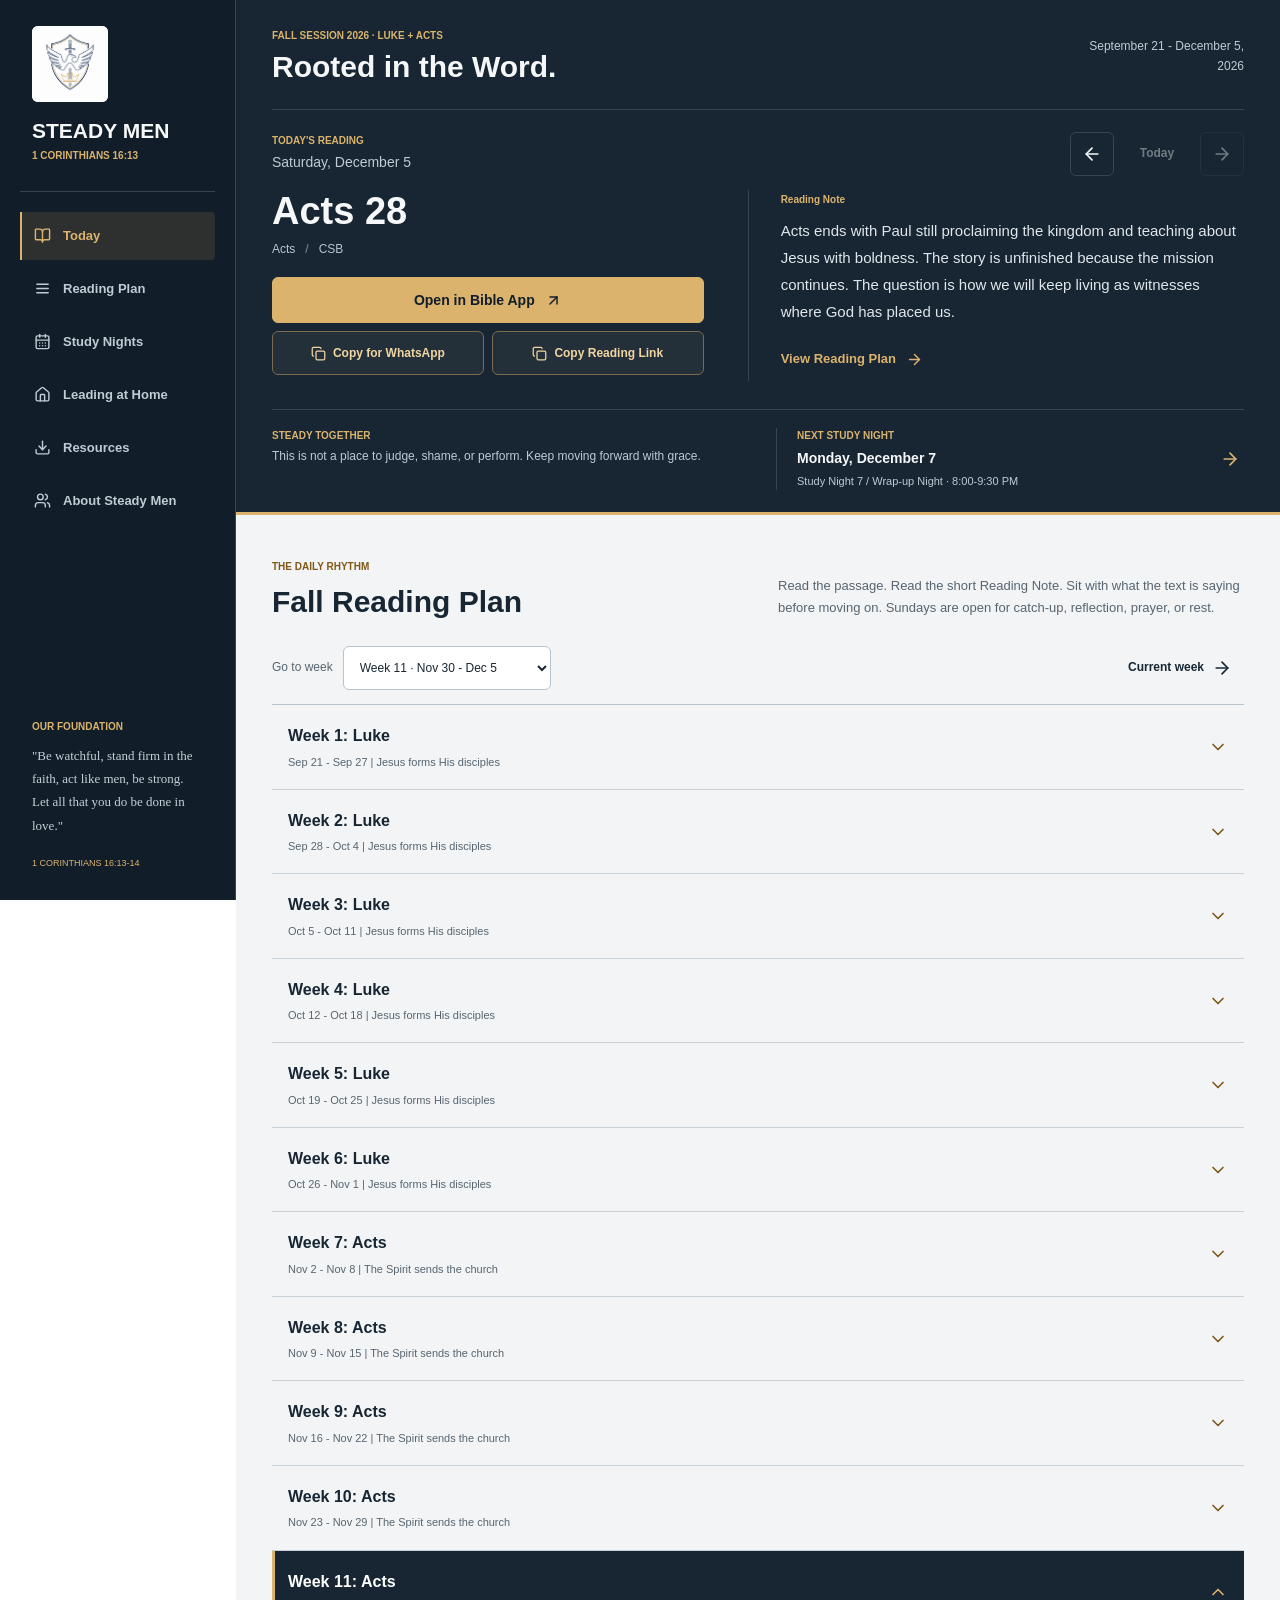
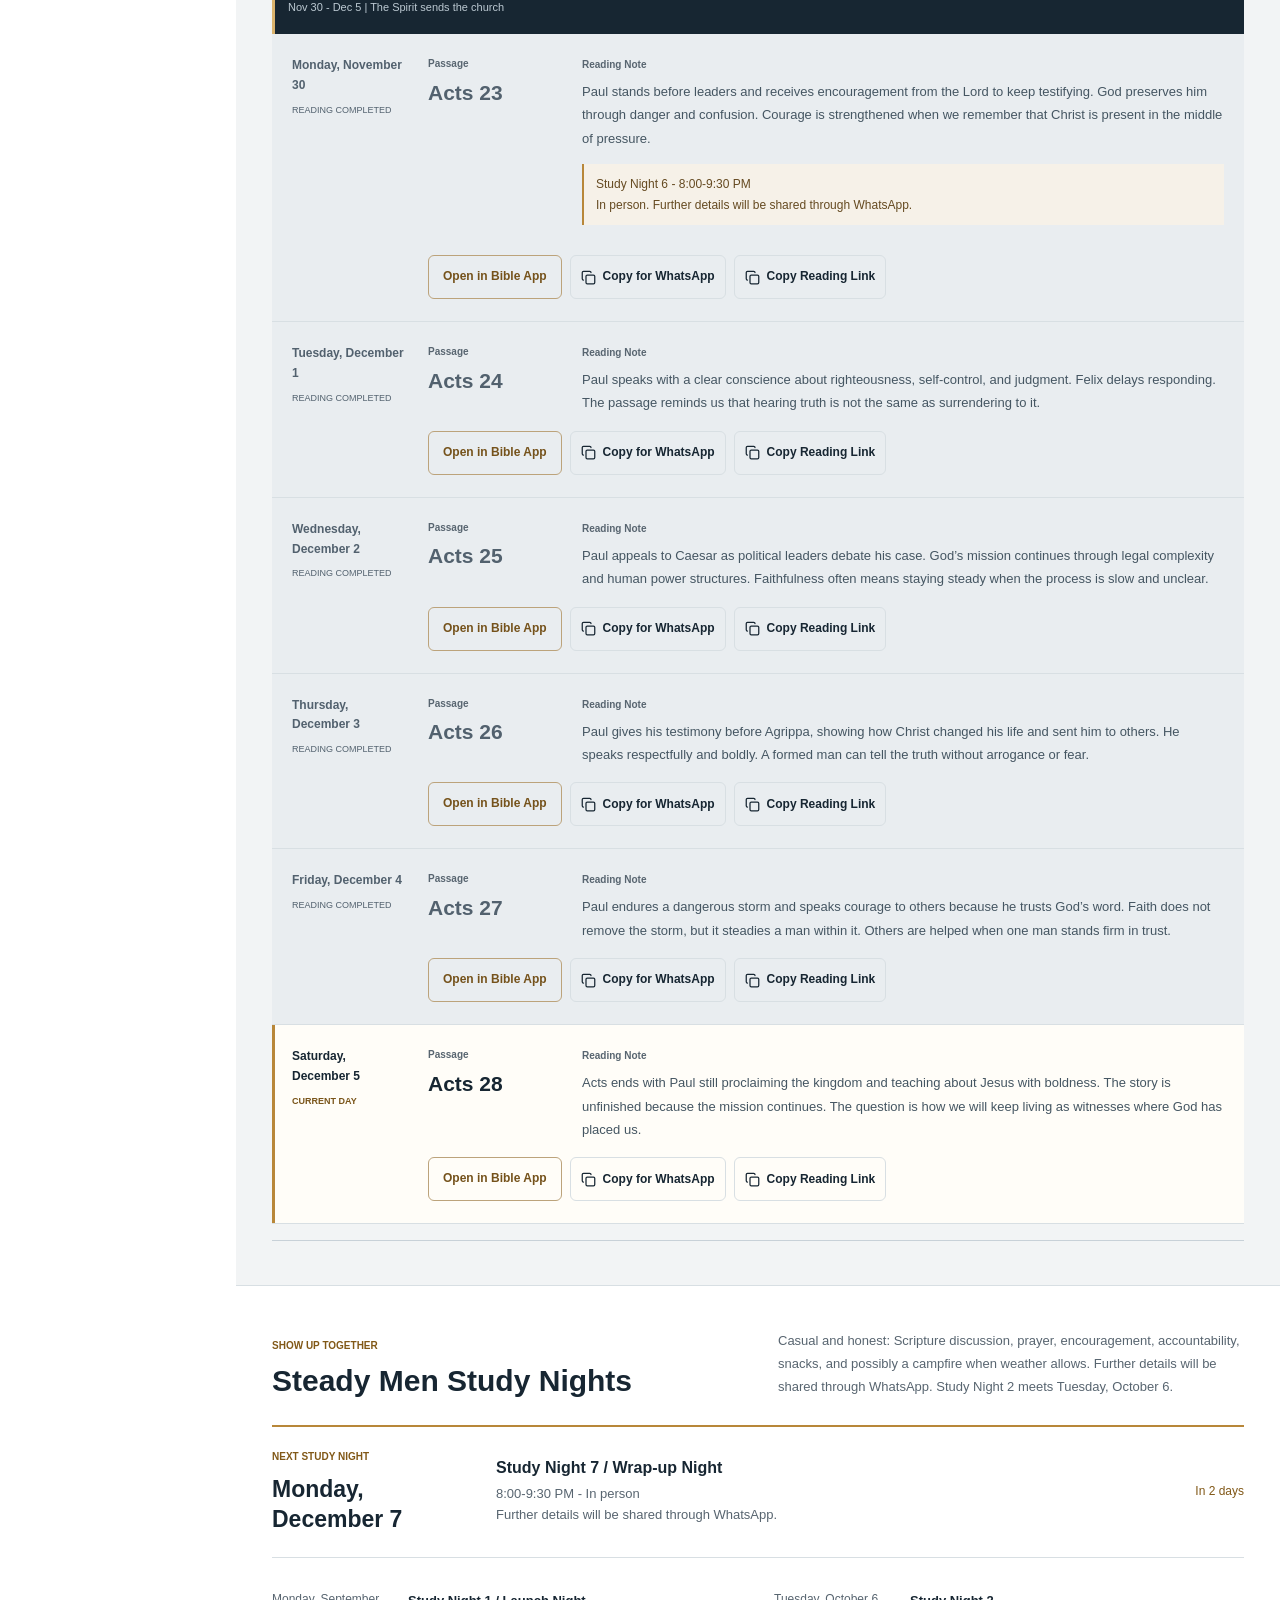
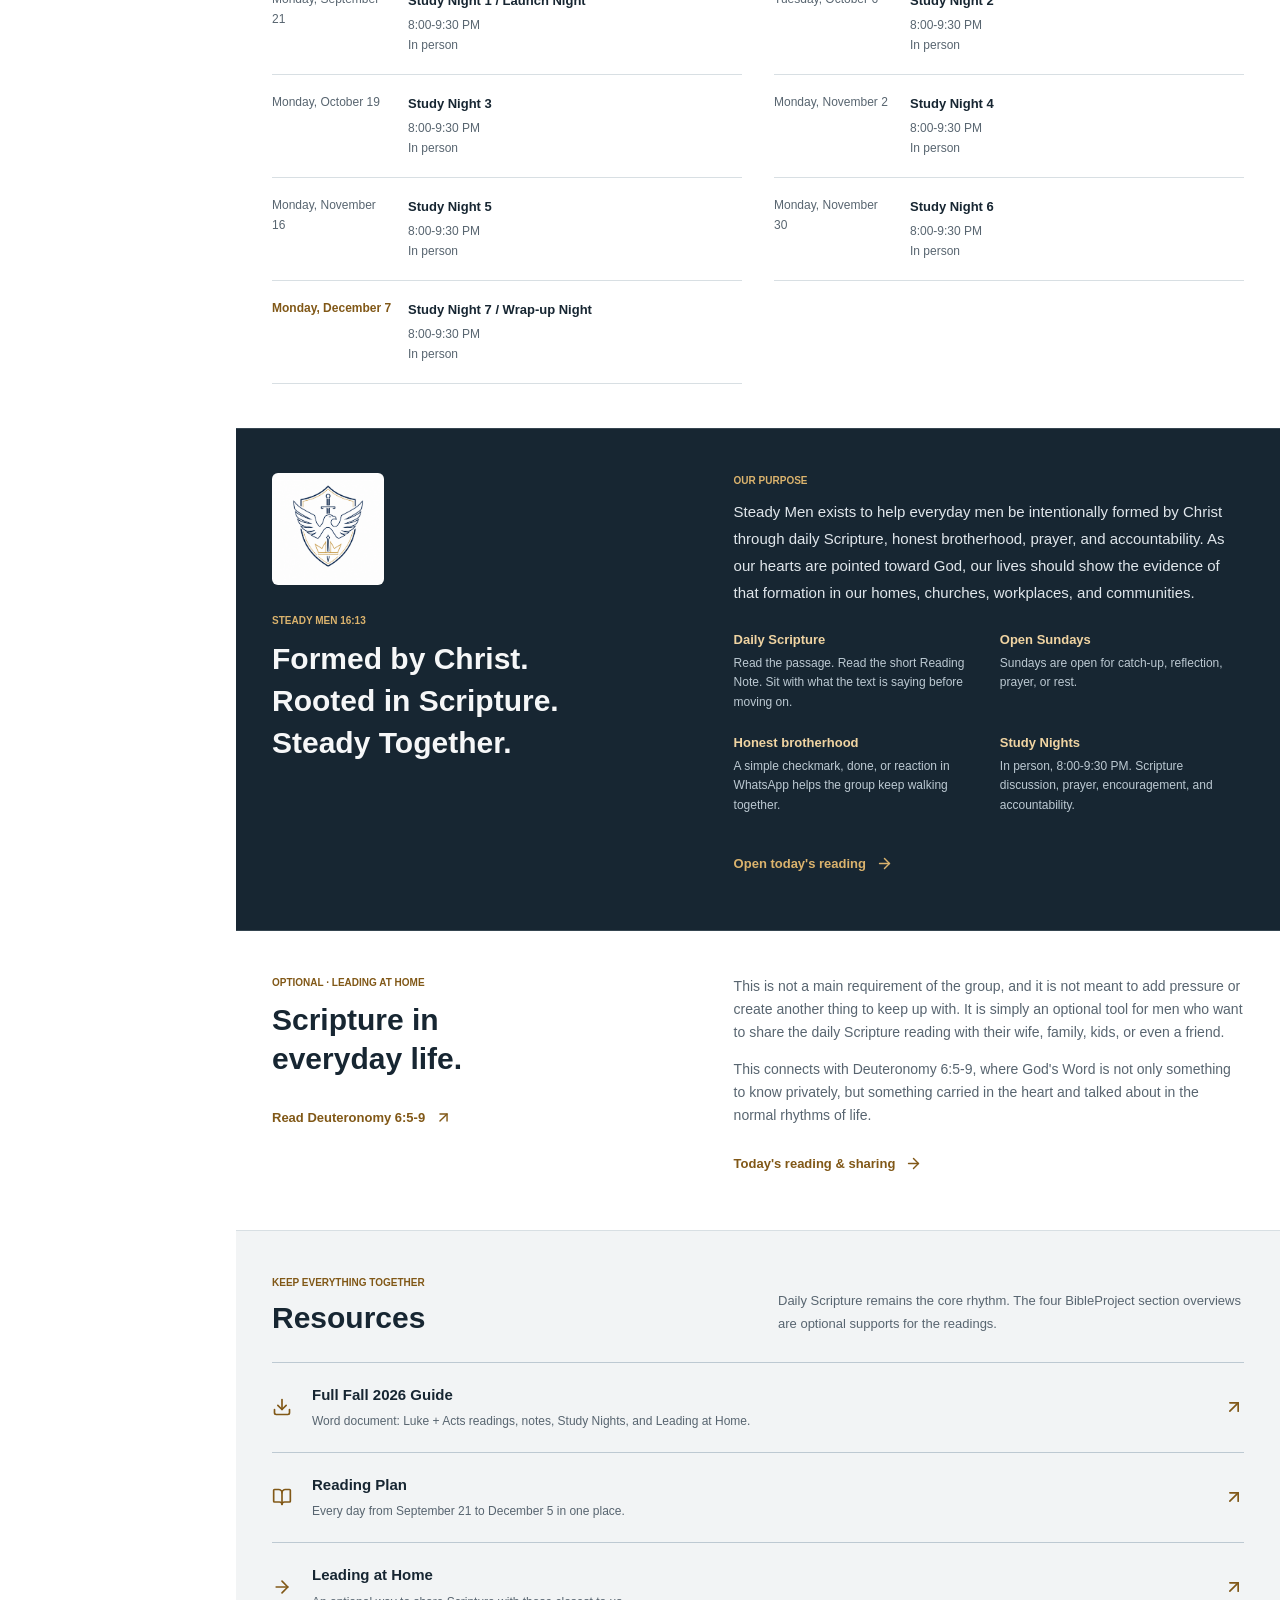
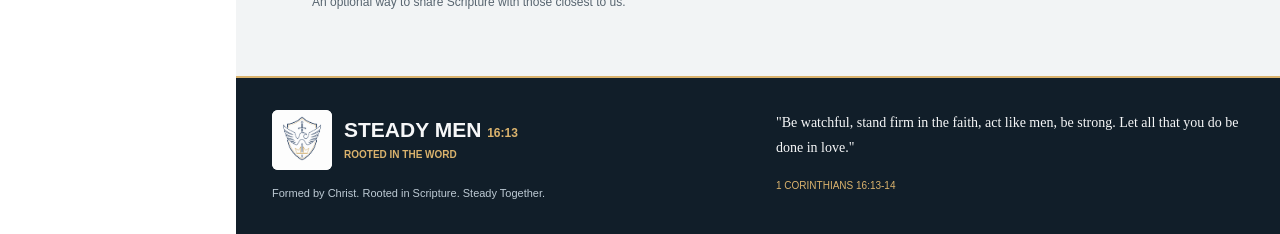
==== commit 7ee6843b: "Refresh familiar navy and gold design with first-screen mobile sharing" ====
--- a/steady-men-v1/index.html
+++ b/steady-men-v1/index.html
@@ -4,7 +4,7 @@
   <meta charset="utf-8">
   <meta name="viewport" content="width=device-width, initial-scale=1, viewport-fit=cover">
   <meta name="description" content="Steady Men 16:13 - Rooted in the Word. Fall Session 2026: Luke + Acts, September 21 - December 5. Daily Scripture, honest brotherhood, prayer, and accountability.">
-  <meta name="theme-color" content="#142922">
+  <meta name="theme-color" content="#111e29">
   <meta name="color-scheme" content="light">
   <meta property="og:title" content="Steady Men 16:13 | Rooted in the Word">
   <meta property="og:description" content="Formed by Christ. Rooted in Scripture. Steady Together. Fall 2026: Luke + Acts.">
@@ -20,15 +20,16 @@
   <header class="site-header">
     <div class="container masthead">
       <a class="brand" href="#today" aria-label="Steady Men home">
-        <img src="assets/steady-men-crest.png" alt="Steady Men crest" width="64" height="64" class="brand-mark">
-        <span class="brand-type"><strong>STEADY MEN <span>16:13</span></strong><small>ROOTED IN THE WORD</small></span>
+        <img src="assets/steady-men-crest.png" alt="Steady Men crest" width="76" height="76" class="brand-mark">
+        <span class="brand-type"><strong>STEADY MEN</strong><small>1 CORINTHIANS 16:13</small></span>
       </a>
       <nav class="desktop-nav" aria-label="Primary navigation">
-        <a href="#today" data-nav="today" class="active" aria-current="location">Today</a>
-        <a href="#reading-plan" data-nav="reading-plan">Reading Plan</a>
-        <a href="#study-nights" data-nav="study-nights">Study Nights</a>
-        <a href="#about" data-nav="about">About</a>
-        <a href="#resources" data-nav="resources">Resources</a>
+        <a href="#today" data-nav="today" class="active" aria-current="location"><span class="icon icon-book-open" aria-hidden="true"></span>Today</a>
+        <a href="#reading-plan" data-nav="reading-plan"><span class="icon icon-menu" aria-hidden="true"></span>Reading Plan</a>
+        <a href="#study-nights" data-nav="study-nights"><span class="icon icon-calendar-days" aria-hidden="true"></span>Study Nights</a>
+        <a href="#leading-at-home" data-nav="leading-at-home"><span class="icon icon-home" aria-hidden="true"></span>Leading at Home</a>
+        <a href="#resources" data-nav="resources"><span class="icon icon-download" aria-hidden="true"></span>Resources</a>
+        <a href="#about" data-nav="about"><span class="icon icon-users" aria-hidden="true"></span>About Steady Men</a>
       </nav>
       <button id="menu-button" class="icon-button menu-button" type="button" aria-label="Open navigation" aria-expanded="false" aria-controls="mobile-nav" title="Open navigation"><span class="icon icon-menu" aria-hidden="true"></span></button>
     </div>
@@ -37,13 +38,13 @@
       <a href="#leading-at-home" data-nav="leading-at-home">Leading at Home</a>
       <a href="#resources" data-nav="resources">Resources &amp; full guide</a>
     </nav>
+    <div class="sidebar-foundation"><p class="eyebrow">OUR FOUNDATION</p><p>"Be watchful, stand firm in the faith, act like men, be strong. Let all that you do be done in love."</p><span>1 CORINTHIANS 16:13-14</span></div>
   </header>
 
   <main>
     <section id="today" class="daily-section section-anchor" aria-labelledby="today-new-testament" tabindex="-1">
       <div class="container">
-        <div class="session-line"><span class="eyebrow" id="hero-kicker">FALL SESSION 2026 · LUKE + ACTS</span><span class="session-dates">September 21 - December 5, 2026</span></div>
-        <p id="hero-status" class="session-notice">Loading today's reading...</p>
+        <div class="session-line"><div><span class="eyebrow" id="hero-kicker">FALL SESSION 2026 · LUKE + ACTS</span><h2 class="session-title">Rooted in the Word.</h2></div><span class="session-dates">September 21 - December 5, 2026</span></div>
         <div class="daily-topline">
           <div><span id="today-reading-label" class="eyebrow">TODAY'S READING</span><p id="today-date" class="reading-date"></p></div>
           <nav class="day-navigation" aria-label="Reading navigation">
@@ -61,6 +62,7 @@
               <button id="today-copy-button" class="copy-reading-button" type="button" data-copy-kind="whatsapp" data-default-label="Copy for WhatsApp">Copy for WhatsApp</button>
               <button id="today-share-button" class="copy-reading-button" type="button" data-copy-kind="reading-link" data-default-label="Copy Reading Link">Copy Reading Link</button>
             </div>
+            <p id="hero-status" class="session-notice">Loading today's reading...</p>
             <div id="today-overview"></div>
           </div>
           <div class="daily-note">
--- a/steady-men-v1/css/styles.css
+++ b/steady-men-v1/css/styles.css
@@ -1,37 +1,28 @@
 :root {
-  --ink: #182b35;
-  --green: #24483c;
-  --green-deep: #142922;
-  --gold: #806020;
-  --muted: #58675f;
-  --line: #d7ded8;
-  --paper: #ffffff;
-  --wash: #f1f5f1;
-  --past: #e9eeea;
-  --white: #ffffff;
-  --radius: 4px;
-  --space: 8px;
-  --reading-font: Georgia, "Times New Roman", serif;
+  --ink: #172632; --navy: #172632; --navy-deep: #111e29; --navy-edge: #354550;
+  --gold: #dbb36d; --gold-dark: #815817; --muted: #586570; --line: #d8dfe3;
+  --paper: #fff; --wash: #f2f4f5; --past: #e9edf0; --radius: 6px; --sidebar: 236px;
 }
 * { box-sizing: border-box; }
-html { scroll-behavior: smooth; scroll-padding-top: 24px; }
-body { margin: 0; background: var(--paper); color: var(--ink); font: 16px/1.6 "Segoe UI", Arial, sans-serif; letter-spacing: 0; }
+html { scroll-behavior: smooth; scroll-padding-top: 20px; }
+body { margin: 0; color: var(--ink); background: var(--paper); font: 15px/1.65 "Segoe UI", Arial, sans-serif; letter-spacing: 0; }
 button, input, select { font: inherit; }
 button, a { -webkit-tap-highlight-color: transparent; }
 a { color: inherit; text-decoration: none; }
 button { cursor: pointer; }
 button:disabled { cursor: default; opacity: .4; }
-a:focus-visible, button:focus-visible, select:focus-visible, summary:focus-visible { outline: 3px solid #956824; outline-offset: 5px; }
+a:focus-visible, button:focus-visible, select:focus-visible, summary:focus-visible { outline: 3px solid #b38135; outline-offset: 4px; }
 [hidden], .hidden { display: none !important; }
 h1, h2, h3, p { margin-top: 0; }
-h1, h2, h3 { line-height: 1.15; font-weight: 400; }
-h2 { font-family: var(--reading-font); font-size: 40px; margin-bottom: 20px; }
-h3 { font-size: 18px; font-weight: 600; }
-.container { width: min(1152px, calc(100% - 96px)); margin-inline: auto; }
-.section-anchor { scroll-margin-top: 28px; }
-.skip-link { position: fixed; left: 16px; top: 12px; z-index: 100; padding: 12px 20px; background: var(--green-deep); color: white; transform: translateY(-150%); }
+h1, h2, h3 { line-height: 1.2; font-weight: 650; }
+h2 { font-size: 30px; margin-bottom: 18px; }
+h3 { font-size: 17px; }
+main, .site-footer { margin-left: var(--sidebar); }
+.container { width: min(1140px, calc(100% - 72px)); margin-inline: auto; }
+.section-anchor { scroll-margin-top: 20px; }
+.skip-link { position: fixed; left: 16px; top: 12px; z-index: 100; padding: 12px 20px; background: var(--gold); color: var(--navy-deep); transform: translateY(-150%); }
 .skip-link:focus { transform: translateY(0); }
-.eyebrow { display: block; color: var(--gold); font-size: 11px; font-weight: 700; line-height: 1.5; letter-spacing: 0; margin: 0 0 12px; }
+.eyebrow { display: block; color: var(--gold-dark); font-size: 10px; font-weight: 750; line-height: 1.5; letter-spacing: 0; margin: 0 0 10px; }
 .icon { display: inline-block; width: 20px; height: 20px; flex: 0 0 20px; background: currentColor; mask: var(--icon) center / contain no-repeat; }
 .icon-arrow-left { --icon: url('../assets/icons/arrow-left.svg'); }
 .icon-arrow-right { --icon: url('../assets/icons/arrow-right.svg'); }
@@ -40,237 +31,289 @@
 .icon-calendar-days { --icon: url('../assets/icons/calendar-days.svg'); }
 .icon-menu { --icon: url('../assets/icons/menu.svg'); }
 .icon-download { --icon: url('../assets/icons/download.svg'); }
-.icon-button { display: inline-flex; justify-content: center; align-items: center; border: 1px solid var(--line); border-radius: var(--radius); min-width: 44px; height: 44px; padding: 10px; background: transparent; color: var(--ink); }
-.icon-button:hover:not(:disabled) { background: var(--wash); border-color: var(--green); }
-.button { display: inline-flex; align-items: center; justify-content: center; gap: 14px; min-height: 52px; padding: 13px 22px; border-radius: var(--radius); border: 1px solid transparent; font-weight: 600; font-size: 15px; line-height: 1.5; }
-.button-primary { color: var(--white); background: var(--green); }
-.button-primary:hover { background: var(--green-deep); }
-.quiet-button { display: inline-flex; align-items: center; justify-content: center; gap: 10px; min-height: 44px; padding: 8px 12px; border: 0; border-radius: var(--radius); background: transparent; color: var(--green); font-size: 13px; font-weight: 600; }
-.quiet-button:hover { background: var(--wash); }
-.text-link { display: inline-flex; align-items: center; gap: 12px; min-height: 44px; color: var(--green); font-size: 14px; font-weight: 600; }
-.text-link:hover { text-decoration: underline; text-underline-offset: 5px; }
-.external-link::after, .forward-link::after { content: ""; display: inline-block; width: 18px; height: 18px; flex-shrink: 0; background: currentColor; mask: url('../assets/icons/arrow-up-right.svg') center / contain no-repeat; }
+.icon-home { --icon: url('../assets/icons/house.svg'); }
+.icon-users { --icon: url('../assets/icons/users.svg'); }
+.icon-button { display: inline-flex; justify-content: center; align-items: center; border: 1px solid var(--line); border-radius: var(--radius); width: 44px; height: 44px; flex: 0 0 44px; padding: 10px; background: transparent; color: inherit; }
+.icon-button:hover:not(:disabled) { background: var(--wash); }
+.button { display: inline-flex; align-items: center; justify-content: center; gap: 10px; min-height: 46px; padding: 10px 16px; border-radius: var(--radius); border: 1px solid transparent; font-weight: 700; font-size: 14px; line-height: 1.5; }
+.button-primary { color: var(--navy-deep); background: var(--gold); border-color: var(--gold); }
+.button-primary:hover { background: #ecc890; border-color: #ecc890; }
+.quiet-button { display: inline-flex; align-items: center; justify-content: center; gap: 8px; min-height: 44px; padding: 8px 12px; border: 0; border-radius: var(--radius); background: transparent; color: inherit; font-size: 12px; font-weight: 600; }
+.quiet-button:hover:not(:disabled) { background: var(--wash); }
+.text-link { display: inline-flex; align-items: center; gap: 10px; min-height: 44px; color: var(--gold-dark); font-size: 13px; font-weight: 650; }
+.text-link:hover { text-decoration: underline; text-underline-offset: 4px; }
+.external-link::after, .forward-link::after { content: ""; display: inline-block; width: 17px; height: 17px; flex-shrink: 0; background: currentColor; mask: url('../assets/icons/arrow-up-right.svg') center / contain no-repeat; }
 .forward-link::after { mask-image: url('../assets/icons/arrow-right.svg'); }
-.site-header { background: white; border-bottom: 1px solid var(--line); }
-.masthead { display: flex; align-items: center; justify-content: space-between; gap: 28px; min-height: 112px; }
-.brand { display: flex; align-items: center; gap: 12px; flex-shrink: 0; }
-.brand img { display: block; object-fit: contain; }
-.brand-type { display: grid; gap: 4px; }
-.brand-type strong { font-size: 23px; line-height: 1.2; font-weight: 650; }
-.brand-type strong span { font-size: 13px; color: var(--gold); font-weight: 600; }
-.brand-type small { font-size: 10px; color: var(--muted); }
-.desktop-nav { display: flex; gap: 28px; align-items: center; }
-.desktop-nav a { display: flex; align-items: center; min-height: 48px; font-size: 13px; font-weight: 600; border-bottom: 2px solid transparent; }
-.desktop-nav a:hover, .desktop-nav a.active { color: var(--green); border-color: var(--gold); }
+
+/* Keep the familiar desktop rail; the phone has a compact masthead and bottom anchors. */
+.site-header { position: fixed; inset: 0 auto 0 0; width: var(--sidebar); padding: 26px 20px; background: var(--navy-deep); color: #f6f7f8; border-right: 1px solid var(--navy-edge); display: flex; flex-direction: column; z-index: 60; overflow-y: auto; }
+.masthead { width: 100%; display: block; margin: 0; }
+.brand { display: flex; align-items: center; gap: 12px; }
+.brand img { display: block; object-fit: contain; border-radius: 6px; background: white; }
+.site-header .brand { flex-direction: column; align-items: flex-start; gap: 16px; padding: 0 12px 26px; }
+.brand-type { display: grid; gap: 5px; }
+.brand-type strong { font-size: 21px; line-height: 1.2; font-weight: 750; }
+.brand-type strong span { font-size: 12px; color: var(--gold); }
+.brand-type small { font-size: 10px; color: var(--gold); font-weight: 600; }
+.desktop-nav { display: grid; gap: 5px; padding-top: 20px; border-top: 1px solid var(--navy-edge); }
+.desktop-nav a { display: flex; align-items: center; gap: 12px; min-height: 48px; padding: 10px 12px; font-size: 13px; font-weight: 600; border-left: 2px solid transparent; border-radius: 0 4px 4px 0; color: #c0cbd3; }
+.desktop-nav .icon { width: 17px; height: 17px; flex-basis: 17px; }
+.desktop-nav a:hover { color: white; background: #1e2d38; }
+.desktop-nav a.active { color: var(--gold); background: #2e3030; border-color: var(--gold); }
+.sidebar-foundation { margin-top: auto; padding: 40px 12px 0; }
+.sidebar-foundation .eyebrow { color: var(--gold); }
+.sidebar-foundation p:not(.eyebrow) { font-family: Georgia, serif; color: #c5cfd6; font-size: 13px; line-height: 1.8; margin-bottom: 12px; }
+.sidebar-foundation > span { font-size: 9px; color: var(--gold); }
 .menu-button, .bottom-nav { display: none; }
-.mobile-nav { padding: 8px 24px 20px; border-top: 1px solid var(--line); }
-.mobile-nav a { display: block; padding: 12px 0; font-size: 15px; }
-.daily-section { padding: 24px 0 0; }
-.session-line { display: flex; justify-content: space-between; align-items: center; gap: 16px; margin-bottom: 28px; }
-.session-line .eyebrow { margin: 0; }
-.session-dates { color: var(--muted); font-size: 12px; }
-.session-notice { margin-bottom: 28px; padding: 12px 16px; background: var(--wash); color: var(--green); font-size: 14px; border-left: 2px solid var(--gold); }
+.mobile-nav { padding: 8px 20px 16px; border-top: 1px solid var(--navy-edge); }
+.mobile-nav a { display: block; padding: 12px 0; font-size: 14px; color: #f6f7f8; }
+
+.daily-section { padding-top: 28px; background: var(--navy); color: #f6f7f8; border-bottom: 3px solid var(--gold); }
+.daily-section .eyebrow { color: var(--gold); }
+.session-line { display: flex; justify-content: space-between; align-items: center; gap: 24px; padding-bottom: 24px; border-bottom: 1px solid var(--navy-edge); }
+.session-line .eyebrow { margin-bottom: 6px; }
+.session-title { font-size: 30px; margin: 0; font-weight: 700; }
+.session-dates { color: #c0cbd3; font-size: 12px; max-width: 160px; text-align: right; }
+.daily-topline { display: flex; align-items: center; justify-content: space-between; gap: 16px; padding-top: 22px; }
+.daily-topline .eyebrow { margin-bottom: 3px; }
+.reading-date { font-size: 14px; margin: 0; color: #c0cbd3; }
+.day-navigation { display: flex; align-items: center; gap: 4px; flex-shrink: 0; }
+.day-navigation .icon-button { border-color: var(--navy-edge); }
+.day-navigation .quiet-button { width: 78px; padding-inline: 4px; }
+.day-navigation .icon-button:hover:not(:disabled), .day-navigation .quiet-button:hover:not(:disabled) { background: #2a3b48; }
+.daily-layout { display: grid; grid-template-columns: minmax(0, 1fr) minmax(0, 1.15fr); gap: 44px; padding: 14px 0 28px; }
+.daily-passage, .daily-note { min-width: 0; }
+.daily-passage h1 { font-size: 38px; line-height: 1.15; margin: 0 0 6px; font-weight: 700; overflow-wrap: anywhere; }
+.reading-context { display: flex; gap: 10px; color: #b7c3cd; font-size: 12px; margin-bottom: 18px; }
+.reading-context span + span::before { content: "/"; margin-right: 10px; color: #82929e; }
+.daily-passage > .button { width: 100%; }
+.share-actions { display: grid; grid-template-columns: repeat(2, minmax(0, 1fr)); gap: 8px; margin-top: 8px; }
+.copy-reading-button { display: inline-flex; align-items: center; justify-content: center; gap: 7px; min-height: 44px; padding: 8px 10px; border: 1px solid var(--line); background: transparent; color: var(--ink); text-align: center; font-size: 12px; line-height: 1.45; font-weight: 600; border-radius: var(--radius); }
+.copy-reading-button::before { content: ""; width: 15px; height: 15px; flex-shrink: 0; background: currentColor; mask: url('../assets/icons/copy.svg') center / contain no-repeat; }
+.copy-reading-button:hover { background: #e9eef1; border-color: #9baab5; }
+.copy-reading-button.is-copied { background: #e6eee8; color: #245638; border-color: #89a592; }
+.daily-section .copy-reading-button { color: #f0d4a2; border-color: #7c6b50; background: #23303a; }
+.daily-section .copy-reading-button:hover { background: #33414b; border-color: var(--gold); }
+.daily-section .copy-reading-button.is-copied { color: #d5edda; border-color: #7f9c85; }
+.daily-note { border-left: 1px solid var(--navy-edge); padding-left: 32px; }
+.daily-note h2 { padding-top: 2px; margin-bottom: 10px; }
+.reading-note-text { font-size: 15px; line-height: 1.8; color: #e0e6eb; margin-bottom: 12px; }
+.daily-section .text-link { color: var(--gold); }
+.session-notice { margin: 16px 0 0; padding: 10px 12px; color: #d5dee5; background: #203340; font-size: 12px; line-height: 1.7; border-left: 2px solid var(--gold); }
 .session-notice:empty { display: none; }
-.daily-topline { display: flex; align-items: center; justify-content: space-between; gap: 24px; margin-top: 24px; }
-.daily-topline .eyebrow { margin-bottom: 6px; }
-.reading-date { font-size: 16px; margin: 0; color: var(--muted); }
-.day-navigation { display: flex; align-items: center; gap: 8px; }
-.daily-layout { display: grid; grid-template-columns: 1fr 1fr; gap: 80px; padding: 24px 0 40px; }
-.daily-passage, .daily-note { min-width: 0; }
-.daily-passage h1 { font-family: var(--reading-font); font-size: 66px; line-height: 1.08; margin: 0 0 16px; overflow-wrap: anywhere; }
-.reading-context { display: flex; gap: 12px; color: var(--muted); font-size: 13px; margin-bottom: 24px; }
-.reading-context span + span::before { content: "/"; margin-right: 12px; color: #a8b0aa; }
-.share-actions { display: grid; justify-items: start; margin-top: 12px; }
-.copy-reading-button { display: inline-flex; align-items: center; justify-content: flex-start; gap: 9px; min-height: 44px; padding: 8px 0; border: 0; background: transparent; color: var(--muted); text-align: left; font-size: 13px; line-height: 1.45; font-weight: 500; border-radius: 2px; }
-.copy-reading-button::before { content: ""; width: 16px; height: 16px; flex-shrink: 0; background: currentColor; mask: url('../assets/icons/copy.svg') center / contain no-repeat; }
-.copy-reading-button:hover { color: var(--green); text-decoration: underline; text-underline-offset: 4px; }
-.copy-reading-button.is-copied { color: var(--green); font-weight: 650; }
-.daily-note { border-left: 1px solid var(--line); padding-left: 40px; }
-.daily-note h2 { font-family: inherit; padding-top: 4px; }
-.reading-note-text { font-family: var(--reading-font); font-size: 20px; line-height: 1.65; margin-bottom: 20px; }
-.optional-overview { display: block; width: fit-content; max-width: 100%; min-height: 44px; margin-top: 18px; padding-top: 12px; border-top: 1px solid var(--line); color: var(--green); font-size: 13px; line-height: 1.65; overflow-wrap: anywhere; }
+.optional-overview { display: block; width: fit-content; max-width: 100%; min-height: 44px; margin-top: 14px; padding-top: 10px; border-top: 1px solid var(--line); font-size: 12px; line-height: 1.65; overflow-wrap: anywhere; }
 .optional-overview::after { content: none; }
-.study-night-note { margin: 18px 0; padding: 12px 16px; border-left: 2px solid var(--gold); background: var(--wash); color: var(--green); font: 13px/1.65 "Segoe UI", Arial, sans-serif; }
-.daily-bottom { display: grid; grid-template-columns: 1fr 1fr; gap: 80px; padding: 24px 0 28px; border-top: 1px solid var(--line); }
-.brotherhood-inline .eyebrow { margin-bottom: 6px; }
-.brotherhood-inline p { color: var(--muted); font-size: 13px; margin: 0; }
-.next-preview { padding-left: 40px; display: grid; grid-template-columns: 1fr 24px; align-items: center; }
-.next-preview .eyebrow { margin: 0 0 6px; }
-.next-preview strong { display: block; font-size: 15px; font-weight: 600; }
-.next-preview small { display: block; color: var(--muted); font-size: 12px; margin-top: 2px; }
+.daily-section .optional-overview { border-color: var(--navy-edge); }
+.study-night-note { margin: 14px 0; padding: 10px 12px; border-left: 2px solid #b88739; background: #f6f1e8; color: #654a21; font-size: 12px; line-height: 1.7; }
+.daily-section .study-night-note { color: #e7c790; background: #293641; border-color: var(--gold); }
+.daily-bottom { display: grid; grid-template-columns: 1fr 1fr; gap: 36px; padding: 18px 0 22px; border-top: 1px solid var(--navy-edge); }
+.brotherhood-inline .eyebrow { margin-bottom: 4px; }
+.brotherhood-inline p { color: #bdcad4; font-size: 12px; margin: 0; }
+.next-preview { display: grid; grid-template-columns: 1fr 24px; align-items: center; padding-left: 20px; border-left: 1px solid var(--navy-edge); }
+.next-preview .eyebrow { margin: 0 0 4px; }
+.next-preview strong { display: block; font-size: 14px; font-weight: 600; }
+.next-preview small { display: block; color: #bdcad4; font-size: 11px; margin-top: 2px; }
+.next-preview > .icon { color: var(--gold); }
 .next-preview:hover strong { text-decoration: underline; text-underline-offset: 4px; }
-.section-block { padding: 72px 0; }
-.section-heading { display: grid; grid-template-columns: 1fr 1fr; gap: 80px; align-items: end; margin-bottom: 36px; }
+
+.section-block { padding: 44px 0; }
+.section-heading { display: grid; grid-template-columns: 1fr 1fr; gap: 40px; align-items: end; margin-bottom: 26px; }
 .section-heading h2 { margin: 0; }
-.section-intro { color: var(--muted); font-size: 14px; line-height: 1.7; margin: 0; max-width: 480px; }
-.plan-section { background: var(--wash); border-block: 1px solid var(--line); }
-.plan-toolbar { display: flex; justify-content: space-between; align-items: center; gap: 16px; padding-bottom: 16px; }
-.plan-toolbar label { display: flex; align-items: center; gap: 12px; font-size: 12px; color: var(--muted); }
-.plan-toolbar select { min-height: 44px; max-width: 280px; padding: 8px 36px 8px 12px; border: 1px solid var(--line); background: white; color: var(--ink); font-size: 13px; border-radius: var(--radius); }
-.plan-notice { color: var(--muted); font-size: 13px; margin-bottom: 16px; }
-.reading-plan-list { border-top: 1px solid #aebdb2; }
-.week-details { border-bottom: 1px solid #c5d0c8; }
-.week-summary { padding: 20px 0; display: flex; align-items: center; justify-content: space-between; gap: 20px; list-style: none; cursor: pointer; }
+.section-intro { color: var(--muted); font-size: 13px; line-height: 1.75; margin: 0; max-width: 500px; }
+.plan-section { background: var(--wash); border-bottom: 1px solid var(--line); }
+.plan-toolbar { display: flex; justify-content: space-between; align-items: center; gap: 12px; padding-bottom: 14px; }
+.plan-toolbar label { display: flex; align-items: center; gap: 10px; font-size: 12px; color: var(--muted); }
+.plan-toolbar select { min-height: 44px; max-width: 280px; padding: 8px 30px 8px 12px; border: 1px solid #b9c4cd; background: white; color: var(--ink); font-size: 12px; border-radius: var(--radius); }
+.plan-toolbar .quiet-button:hover { background: #e1e7eb; }
+.plan-notice { color: var(--muted); font-size: 12px; margin-bottom: 14px; }
+.reading-plan-list { border-top: 1px solid #b9c4cd; }
+.week-details { border-bottom: 1px solid #c8d1d8; }
+.week-summary { padding: 18px 16px; display: flex; align-items: center; justify-content: space-between; gap: 20px; list-style: none; cursor: pointer; }
 .week-summary::-webkit-details-marker { display: none; }
-.week-summary-title { font-size: 20px; font-family: var(--reading-font); }
-.week-summary-subtitle { display: block; color: var(--muted); font-size: 12px; margin-top: 4px; }
-.week-summary-icon { width: 20px; height: 20px; font-size: 0; flex-shrink: 0; background: var(--green); mask: url('../assets/icons/chevron-down.svg') center / contain no-repeat; }
-.week-details[open] .week-summary-icon { transform: rotate(180deg); }
-.week-summary:hover .week-summary-title { color: var(--green); text-decoration: underline; text-underline-offset: 4px; }
-.reading-rows { background: white; border-top: 1px solid var(--line); margin-bottom: 24px; }
-.reading-row { display: grid; grid-template-columns: 136px 166px minmax(0, 1fr) 155px; gap: 24px; padding: 28px 24px; border-bottom: 1px solid var(--line); align-items: start; scroll-margin-top: 24px; }
+.week-summary-title { font-size: 16px; font-weight: 650; }
+.week-summary-subtitle { display: block; color: var(--muted); font-size: 11px; margin-top: 3px; }
+.week-summary-icon { width: 20px; height: 20px; font-size: 0; flex-shrink: 0; background: var(--gold-dark); mask: url('../assets/icons/chevron-down.svg') center / contain no-repeat; }
+.week-details[open] .week-summary { background: var(--navy); color: white; border-left: 3px solid var(--gold); padding-left: 13px; }
+.week-details[open] .week-summary-subtitle { color: #bcc9d2; }
+.week-details[open] .week-summary-icon { transform: rotate(180deg); background: var(--gold); }
+.week-summary:hover .week-summary-title { text-decoration: underline; text-underline-offset: 4px; }
+.reading-rows { background: white; margin-bottom: 16px; }
+.reading-row { display: grid; grid-template-columns: 112px 130px minmax(0, 1fr); gap: 16px 24px; padding: 22px 20px; border-bottom: 1px solid var(--line); align-items: start; scroll-margin-top: 20px; }
 .reading-row > * { min-width: 0; overflow-wrap: anywhere; }
 .date-cell { display: grid; gap: 8px; }
-.date-main { font-size: 13px; line-height: 1.65; font-weight: 600; color: var(--ink); }
+.date-main { font-size: 12px; line-height: 1.65; font-weight: 650; color: var(--ink); }
 .date-main:hover { text-decoration: underline; text-underline-offset: 4px; }
-.reading-cell-label { display: block; color: var(--muted); font-size: 10px; font-weight: 600; margin-bottom: 8px; }
-.reading-ref { font-family: var(--reading-font); font-size: 25px; line-height: 1.25; }
-a.reading-ref:hover { text-decoration: underline; text-underline-offset: 5px; }
-.reading-note { font-size: 14px; color: #40544a; line-height: 1.75; }
-.reading-actions { display: grid; gap: 4px; justify-items: start; }
-.reading-app-link { font-size: 13px; color: var(--green); }
+.reading-cell-label { display: block; color: var(--muted); font-size: 10px; font-weight: 600; margin-bottom: 6px; }
+.reading-ref { font-size: 21px; font-weight: 650; line-height: 1.3; }
+a.reading-ref:hover { text-decoration: underline; text-underline-offset: 4px; }
+.reading-note { font-size: 13px; color: #455662; line-height: 1.8; }
+.reading-actions { grid-column: 2 / -1; display: flex; flex-wrap: wrap; gap: 8px; }
+.reading-app-link { justify-content: center; padding: 8px 14px; border: 1px solid #bca37b; border-radius: var(--radius); font-size: 12px; color: #75521b; }
 .reading-row.is-completed { background: var(--past); }
-.reading-row.is-completed .reading-ref, .reading-row.is-completed .date-main { color: #536057; }
-.reading-row.is-today { box-shadow: inset 3px 0 0 var(--gold); background: #fbfcf8; }
-.today-chip, .completed-chip { color: #755117; font-size: 10px; line-height: 1.5; font-weight: 600; }
-.completed-chip { color: #516258; font-weight: 400; }
-.reading-row.is-open-day .reading-ref { font-size: 20px; }
-.next-gathering { display: grid; grid-template-columns: 250px 1fr auto; gap: 32px; align-items: center; padding: 28px 0; border-top: 2px solid var(--gold); border-bottom: 1px solid var(--line); }
-.gathering-date-block span { display: block; color: var(--gold); font-size: 11px; margin-bottom: 12px; font-weight: 600; }
-.gathering-date-block strong { display: block; font-family: var(--reading-font); font-size: 28px; font-weight: 400; line-height: 1.25; }
-.gathering-copy h3 { margin-bottom: 8px; }
-.gathering-copy p { font-size: 14px; color: var(--muted); margin: 0; }
-.gathering-countdown { color: var(--green); font-size: 12px; }
-.gathering-list { margin-top: 20px; display: grid; grid-template-columns: 1fr 1fr; column-gap: 48px; }
-.gathering-mini { display: grid; grid-template-columns: 160px 1fr; column-gap: 16px; padding: 20px 0; border-bottom: 1px solid var(--line); }
+.reading-row.is-completed .reading-ref, .reading-row.is-completed .date-main { color: #52616e; }
+.reading-row.is-today { box-shadow: inset 3px 0 0 #b88739; background: #fffdf8; }
+.today-chip, .completed-chip { color: #795419; font-size: 9px; line-height: 1.5; font-weight: 700; }
+.completed-chip { color: #52616e; font-weight: 500; }
+.reading-row.is-open-day .reading-ref { font-size: 16px; }
+.next-gathering { display: grid; grid-template-columns: 200px 1fr auto; gap: 24px; align-items: center; padding: 22px 0; border-top: 2px solid #b88739; border-bottom: 1px solid var(--line); }
+.gathering-date-block span { display: block; color: var(--gold-dark); font-size: 10px; margin-bottom: 10px; font-weight: 700; }
+.gathering-date-block strong { display: block; font-size: 23px; font-weight: 650; line-height: 1.3; }
+.gathering-copy h3 { margin-bottom: 6px; font-size: 16px; }
+.gathering-copy p { font-size: 13px; color: var(--muted); margin: 0; }
+.gathering-countdown { color: var(--gold-dark); font-size: 12px; }
+.gathering-list { margin-top: 14px; display: grid; grid-template-columns: 1fr 1fr; column-gap: 32px; }
+.gathering-mini { display: grid; grid-template-columns: 120px 1fr; column-gap: 16px; padding: 18px 0; border-bottom: 1px solid var(--line); }
 .gathering-mini .mini-date { color: var(--muted); font-size: 12px; grid-row: span 2; }
-.gathering-mini strong { font-size: 14px; font-weight: 600; }
-.gathering-mini span:last-child { font-size: 12px; color: var(--muted); margin-top: 6px; }
-.gathering-mini.is-next .mini-date { color: var(--green); font-weight: 650; }
-.about-section { border-block: 1px solid var(--line); }
-.about-layout, .home-layout { display: grid; grid-template-columns: 1fr 1fr; gap: 80px; }
-.about-title img { margin: 0 0 20px -12px; object-fit: contain; }
-.about-title h2 { font-size: 38px; line-height: 1.35; }
-.about-copy { padding-top: 16px; }
-.purpose-text { font-family: var(--reading-font); font-size: 20px; line-height: 1.7; }
-.rhythm-list { display: grid; grid-template-columns: 1fr 1fr; gap: 24px; margin-block: 32px; }
-.rhythm-list h3 { margin-bottom: 8px; font-size: 14px; }
-.rhythm-list p { margin: 0; font-size: 13px; color: var(--muted); }
-.home-layout h2 { line-height: 1.25; }
-.home-copy { font-size: 16px; color: var(--muted); }
+.gathering-mini strong { font-size: 13px; font-weight: 650; }
+.gathering-mini span:last-child { font-size: 12px; color: var(--muted); margin-top: 5px; }
+.gathering-mini.is-next .mini-date { color: var(--gold-dark); font-weight: 650; }
+.about-section { background: var(--navy); color: #f6f7f8; border-block: 1px solid var(--navy-edge); }
+.about-layout, .home-layout { display: grid; grid-template-columns: .9fr 1.1fr; gap: 44px; }
+.about-title img { margin-bottom: 20px; object-fit: contain; border-radius: 6px; }
+.about-title h2 { font-size: 30px; line-height: 1.4; }
+.about-section .eyebrow, .about-section .text-link { color: var(--gold); }
+.purpose-text { font-size: 15px; line-height: 1.8; color: #e0e6eb; }
+.rhythm-list { display: grid; grid-template-columns: 1fr 1fr; gap: 22px; margin-block: 26px; }
+.rhythm-list h3 { margin-bottom: 6px; font-size: 13px; color: #f0d4a2; }
+.rhythm-list p { margin: 0; font-size: 12px; color: #bcc9d2; }
+.home-layout h2 { line-height: 1.3; }
+.home-copy { font-size: 14px; color: var(--muted); }
 .resources-section { background: var(--wash); border-top: 1px solid var(--line); }
-.resource-grid { display: grid; grid-template-columns: 1.2fr 1fr 1fr; gap: 32px; }
-.resource-card { border-top: 1px solid #aebdb2; padding: 24px 0; display: grid; grid-template-columns: 24px 1fr 20px; gap: 14px; align-items: start; }
-.resource-card strong { display: block; font-size: 16px; font-weight: 600; margin-bottom: 8px; }
-.resource-card small { display: block; color: var(--muted); font-size: 13px; line-height: 1.6; }
+.resource-grid { display: grid; grid-template-columns: 1fr; }
+.resource-card { border-top: 1px solid #bdc9d2; padding: 20px 0; display: grid; grid-template-columns: 24px 1fr 20px; gap: 16px; align-items: center; }
+.resource-card > .icon { color: var(--gold-dark); }
+.resource-card strong { display: block; font-size: 15px; font-weight: 650; margin-bottom: 4px; }
+.resource-card small { display: block; color: var(--muted); font-size: 12px; line-height: 1.7; }
 .resource-card:hover strong { text-decoration: underline; text-underline-offset: 4px; }
 .resource-card.is-disabled { opacity: .6; cursor: default; }
 .optional-resource-list { display: grid; grid-template-columns: repeat(2, 1fr); gap: 24px; }
-.optional-resource-card { padding: 24px 0; border-top: 1px solid var(--line); }
+.optional-resource-card { padding: 20px 0; border-top: 1px solid var(--line); }
 .optional-resource-card strong, .optional-resource-card small { display: block; }
-.site-footer { background: var(--green-deep); color: #f6f8f5; padding: 48px 0; }
-.footer-layout { display: grid; grid-template-columns: 1fr 1fr; gap: 80px; }
-.site-footer .brand-type small { color: #bdc9c1; }
-.site-footer .brand-type strong span { color: #d8b66e; }
-.site-footer .brand + p { color: #bdc9c1; font-size: 12px; margin: 18px 0 0; }
-.foundation p { font-family: var(--reading-font); font-size: 18px; line-height: 1.65; margin-bottom: 14px; }
-.foundation span { color: #d8b66e; font-size: 10px; }
-.copy-status { position: fixed; z-index: 80; bottom: 28px; left: 50%; transform: translateX(-50%); max-width: calc(100% - 32px); margin: 0; padding: 12px 20px; border-radius: var(--radius); background: var(--green-deep); color: white; font-size: 13px; box-shadow: 0 4px 16px #14292226; pointer-events: none; }
+.site-footer { background: var(--navy-deep); color: #f6f7f8; padding: 32px 0; border-top: 2px solid var(--gold); }
+.footer-layout { display: grid; grid-template-columns: 1fr 1fr; gap: 36px; }
+.site-footer .brand + p { color: #bdcad4; font-size: 11px; margin: 14px 0 0; }
+.foundation p { font-family: Georgia, serif; font-size: 14px; line-height: 1.8; margin-bottom: 12px; }
+.foundation span { color: var(--gold); font-size: 10px; }
+.copy-status { position: fixed; z-index: 80; bottom: 24px; left: 50%; transform: translateX(-50%); max-width: calc(100% - 32px); margin: 0; padding: 10px 18px; border-radius: var(--radius); background: var(--navy-deep); color: white; border: 1px solid var(--gold); font-size: 12px; box-shadow: 0 4px 16px #111e2926; pointer-events: none; }
 .copy-status:empty { display: none; }
-.no-script { padding-block: 32px; }
-@media (max-width: 1120px) {
-  .container { width: calc(100% - 64px); }
-  .desktop-nav { gap: 18px; }
-  .daily-layout, .daily-bottom, .section-heading, .about-layout, .home-layout, .footer-layout { gap: 40px; }
-  .daily-note, .next-preview { padding-left: 24px; }
-  .daily-passage h1 { font-size: 56px; }
-  .reading-row { grid-template-columns: 112px 145px minmax(0, 1fr); gap: 20px; }
-  .reading-actions { grid-column: 2 / -1; display: flex; flex-wrap: wrap; gap: 12px 24px; }
-  .gathering-mini { grid-template-columns: 120px 1fr; }
+.no-script { padding-block: 28px; }
+.error-page main { width: auto; margin-left: var(--sidebar); margin-right: 0; padding: 60px 40px; }
+
+@media (max-width: 1200px) {
+  :root { --sidebar: 216px; }
+  .container { width: calc(100% - 48px); }
+  .site-header { padding-inline: 16px; }
+  .daily-layout, .about-layout, .home-layout { gap: 28px; }
+  .daily-note { padding-left: 24px; }
+  .daily-passage h1 { font-size: 34px; }
+  .share-actions { grid-template-columns: 1fr; }
+  .section-heading { gap: 28px; }
+  .reading-row { grid-template-columns: 100px 110px minmax(0, 1fr); gap: 16px; }
+  .next-gathering { grid-template-columns: 180px 1fr; }
+  .gathering-countdown { grid-column: 2; }
+  .gathering-mini { grid-template-columns: 1fr; }
+  .gathering-mini .mini-date { grid-row: auto; margin-bottom: 6px; }
+}
+@media (max-width: 1000px) and (min-width: 801px) {
+  .daily-layout { grid-template-columns: 1fr; gap: 22px; }
+  .daily-note { padding: 18px 0 0; border-left: 0; border-top: 1px solid var(--navy-edge); }
+  .share-actions { grid-template-columns: 1fr 1fr; }
+  .section-heading { grid-template-columns: 1fr; gap: 12px; }
+  .reading-row { grid-template-columns: 120px minmax(0, 1fr); }
+  .reading-note, .reading-actions { grid-column: 1 / -1; }
+  .about-layout, .home-layout { grid-template-columns: 1fr; }
 }
 @media (max-width: 800px) {
-  .masthead { min-height: 92px; }
-  .desktop-nav { display: none; }
-  .menu-button { display: inline-flex; }
+  main, .site-footer { margin-left: 0; }
+  .error-page main { margin-left: 0; padding: 32px 20px; }
+  .site-header { position: relative; width: 100%; padding: 0; border: 0; overflow: visible; }
+  .masthead { width: calc(100% - 32px); margin: auto; display: flex; justify-content: space-between; align-items: center; min-height: 86px; gap: 16px; }
+  .site-header .brand { flex-direction: row; align-items: center; gap: 12px; padding: 0; }
+  .brand-mark { width: 60px; height: 60px; }
+  .brand-type strong { font-size: 20px; }
+  .brand-type small { font-size: 9px; }
+  .desktop-nav, .sidebar-foundation { display: none; }
+  .menu-button { display: inline-flex; border-color: var(--navy-edge); }
+  .menu-button:hover:not(:disabled) { background: #293b49; }
   .menu-button[aria-expanded="true"] .icon { --icon: url('../assets/icons/x.svg'); }
-  .brand-type strong { font-size: 21px; }
+  .daily-section { padding-top: 20px; }
   .daily-layout { gap: 28px; }
-  .daily-passage h1 { font-size: 46px; }
-  .reading-note-text { font-size: 18px; }
-  .session-line { align-items: start; }
-  .section-heading { gap: 28px; }
-  h2 { font-size: 34px; }
-  .next-gathering { grid-template-columns: 190px 1fr; gap: 24px; }
-  .gathering-countdown { grid-column: 2; }
-  .gathering-list { column-gap: 28px; }
-  .gathering-mini { grid-template-columns: 1fr; }
-  .gathering-mini .mini-date { grid-row: auto; margin-bottom: 8px; }
-  .resource-grid { grid-template-columns: 1fr; gap: 0; }
-  .about-title h2 { font-size: 30px; }
-  .rhythm-list { grid-template-columns: 1fr; gap: 20px; }
-  body { padding-bottom: calc(70px + env(safe-area-inset-bottom)); }
-  .bottom-nav { display: flex; justify-content: space-around; position: fixed; z-index: 50; bottom: 0; left: 0; width: 100%; padding: 6px 12px calc(6px + env(safe-area-inset-bottom)); background: white; border-top: 1px solid var(--line); }
-  .bottom-nav a { display: flex; flex-direction: column; align-items: center; justify-content: center; gap: 4px; min-height: 56px; flex: 1; color: var(--muted); font-size: 11px; border-top: 2px solid transparent; }
-  .bottom-nav a.active { color: var(--green); border-top-color: var(--gold); }
-  .copy-status { bottom: calc(88px + env(safe-area-inset-bottom)); }
+  .daily-topline { padding-top: 18px; }
+  .session-title { font-size: 26px; }
+  .session-line { padding-bottom: 18px; }
+  .daily-note { padding-left: 20px; }
+  .share-actions { grid-template-columns: 1fr; }
+  .daily-bottom { gap: 24px; }
+  .section-heading { gap: 24px; }
+  h2 { font-size: 27px; }
+  .about-title h2 { font-size: 27px; }
+  body { padding-bottom: calc(62px + env(safe-area-inset-bottom)); }
+  .bottom-nav { display: flex; position: fixed; z-index: 50; bottom: 0; left: 0; width: 100%; padding: 4px 12px calc(4px + env(safe-area-inset-bottom)); background: var(--navy-deep); border-top: 1px solid var(--navy-edge); }
+  .bottom-nav a { display: flex; flex-direction: column; align-items: center; justify-content: center; gap: 3px; min-height: 54px; flex: 1; color: #b8c5ce; font-size: 10px; border-top: 2px solid transparent; }
+  .bottom-nav .icon { width: 18px; height: 18px; flex-basis: 18px; }
+  .bottom-nav a.active { color: var(--gold); border-top-color: var(--gold); }
+  .copy-status { bottom: calc(76px + env(safe-area-inset-bottom)); }
 }
 @media (max-width: 600px) {
-  .container { width: calc(100% - 40px); }
-  .masthead { min-height: 84px; gap: 12px; }
-  .brand { gap: 6px; }
-  .brand-mark { width: 52px; height: 52px; }
+  .container { width: calc(100% - 32px); }
+  .masthead { min-height: 80px; gap: 10px; }
+  .brand-mark { width: 56px; height: 56px; }
+  .site-header .brand { gap: 10px; }
   .brand-type strong { font-size: 19px; }
-  .brand-type strong span { font-size: 11px; }
-  .brand-type small { font-size: 9px; }
-  .session-line { display: block; margin-bottom: 20px; }
-  .session-line .eyebrow { margin-bottom: 4px; }
-  .daily-section { padding-top: 20px; }
-  .daily-topline { flex-wrap: wrap; gap: 16px; margin-top: 20px; }
-  .reading-date { font-size: 14px; }
-  .day-navigation { gap: 4px; }
-  .daily-layout { grid-template-columns: 1fr; padding-top: 24px; padding-bottom: 28px; gap: 28px; }
-  .daily-passage h1 { font-size: 44px; }
-  .daily-passage .button { width: 100%; }
-  .reading-context { margin-bottom: 20px; }
-  .share-actions { justify-items: stretch; }
-  .share-actions .copy-reading-button { min-height: 48px; }
-  .daily-note { border-left: 0; border-top: 1px solid var(--line); padding: 24px 0 0; }
-  .daily-note .reading-note-text { font-size: 19px; }
-  .daily-bottom { grid-template-columns: 1fr; gap: 24px; padding: 24px 0 32px; }
-  .next-preview { padding: 20px 0 0; border-top: 1px solid var(--line); }
-  .section-block { padding: 48px 0; }
-  .section-heading, .about-layout, .home-layout, .footer-layout { grid-template-columns: 1fr; gap: 24px; }
-  h2 { font-size: 32px; }
-  .section-heading { margin-bottom: 24px; }
+  .session-line { display: block; padding-bottom: 14px; }
+  .session-line .eyebrow { font-size: 9px; margin-bottom: 3px; }
+  .session-title { font-size: 21px; }
+  .session-dates { display: block; max-width: none; text-align: left; margin-top: 4px; font-size: 10px; }
+  .daily-section { padding-top: 14px; }
+  .daily-topline { gap: 8px; padding-top: 14px; }
+  .daily-topline .eyebrow { font-size: 9px; }
+  .reading-date { font-size: 12px; }
+  .day-navigation { gap: 2px; }
+  .day-navigation .quiet-button { width: 56px; font-size: 10px; line-height: 1.3; }
+  .daily-layout { grid-template-columns: 1fr; padding-top: 10px; padding-bottom: 20px; gap: 22px; }
+  .daily-passage h1 { font-size: 30px; margin-bottom: 4px; }
+  .reading-context { font-size: 11px; margin-bottom: 12px; }
+  .daily-passage > .button { min-height: 44px; font-size: 13px; padding: 9px 12px; }
+  .share-actions { grid-template-columns: repeat(2, minmax(0, 1fr)); gap: 8px; }
+  .share-actions .copy-reading-button { padding: 8px 6px; font-size: 12px; gap: 5px; min-height: 44px; }
+  .share-actions .copy-reading-button::before { width: 13px; height: 13px; }
+  .daily-note { padding: 18px 0 0; border-left: 0; border-top: 1px solid var(--navy-edge); }
+  .reading-note-text { font-size: 14px; line-height: 1.8; }
+  .daily-bottom { grid-template-columns: 1fr; gap: 18px; padding: 18px 0 20px; }
+  .next-preview { padding: 16px 0 0; border-left: 0; border-top: 1px solid var(--navy-edge); }
+  .section-block { padding: 32px 0; }
+  .section-heading, .about-layout, .home-layout, .footer-layout { grid-template-columns: 1fr; gap: 16px; }
+  h2 { font-size: 25px; }
+  .section-heading { margin-bottom: 20px; }
   .plan-toolbar { align-items: start; gap: 8px; }
-  .plan-toolbar label { display: grid; gap: 6px; max-width: 65%; }
-  .plan-toolbar select { max-width: 100%; width: 100%; font-size: 12px; padding-left: 8px; }
-  .plan-toolbar .quiet-button { font-size: 12px; align-self: end; padding-inline: 4px; }
+  .plan-toolbar label { display: grid; gap: 5px; max-width: 66%; }
+  .plan-toolbar select { max-width: 100%; width: 100%; font-size: 11px; padding-left: 8px; }
+  .plan-toolbar .quiet-button { font-size: 11px; align-self: end; padding-inline: 4px; gap: 5px; }
   .plan-toolbar .icon { width: 16px; flex-basis: 16px; }
-  .week-summary { padding-block: 18px; }
-  .week-summary-subtitle { font-size: 11px; }
-  .reading-row { grid-template-columns: 1fr; gap: 16px; padding: 24px 20px; }
-  .date-cell { display: flex; flex-wrap: wrap; align-items: center; gap: 8px 16px; }
-  .date-main { font-size: 13px; }
-  .reading-ref { font-size: 30px; }
-  .reading-note { font-size: 15px; line-height: 1.75; }
-  .reading-actions { grid-column: auto; display: grid; gap: 0; width: 100%; justify-items: stretch; }
-  .reading-actions .reading-app-link { min-height: 48px; }
-  .reading-actions .copy-reading-button { min-height: 48px; }
-  .next-gathering { grid-template-columns: 1fr; gap: 20px; }
-  .gathering-date-block strong { font-size: 30px; }
+  .week-summary { padding-block: 16px; }
+  .week-summary-subtitle { font-size: 10px; }
+  .reading-row { grid-template-columns: 1fr; gap: 14px; padding: 20px 16px; }
+  .date-cell { display: flex; flex-wrap: wrap; align-items: center; gap: 6px 12px; }
+  .date-main { font-size: 12px; }
+  .reading-ref { font-size: 23px; }
+  .reading-note { font-size: 14px; line-height: 1.8; }
+  .reading-actions { grid-column: auto; display: grid; grid-template-columns: repeat(2, minmax(0, 1fr)); gap: 8px; width: 100%; }
+  .reading-actions .reading-app-link { grid-column: 1 / -1; min-height: 44px; }
+  .reading-actions .copy-reading-button { padding-inline: 6px; gap: 4px; font-size: 12px; }
+  .reading-actions .copy-reading-button::before { width: 13px; height: 13px; }
+  .next-gathering { grid-template-columns: 1fr; gap: 16px; }
+  .gathering-date-block strong { font-size: 24px; }
   .gathering-countdown { grid-column: auto; }
   .gathering-list { grid-template-columns: 1fr; }
-  .gathering-mini { grid-template-columns: 120px 1fr; }
+  .gathering-mini { grid-template-columns: 108px 1fr; }
   .gathering-mini .mini-date { grid-row: span 2; margin-bottom: 0; }
-  .about-title img { width: 88px; height: 88px; margin-bottom: 16px; }
-  .about-title h2 { font-size: 32px; }
-  .purpose-text { font-size: 19px; }
-  .rhythm-list { grid-template-columns: 1fr 1fr; gap: 24px; }
+  .about-title img { width: 88px; height: 88px; margin-bottom: 14px; }
+  .about-title h2 { font-size: 27px; }
+  .purpose-text { font-size: 14px; }
+  .rhythm-list { gap: 20px; }
   .home-layout h2 br { display: none; }
-  .resource-card { padding-block: 20px; }
-  .site-footer { padding: 36px 0; }
-  .foundation { border-top: 1px solid #3e5147; padding-top: 24px; }
+  .site-footer { padding: 28px 0; }
+  .foundation { border-top: 1px solid var(--navy-edge); padding-top: 18px; }
   .optional-resource-list { grid-template-columns: 1fr; }
 }
 @media (prefers-reduced-motion: reduce) {
